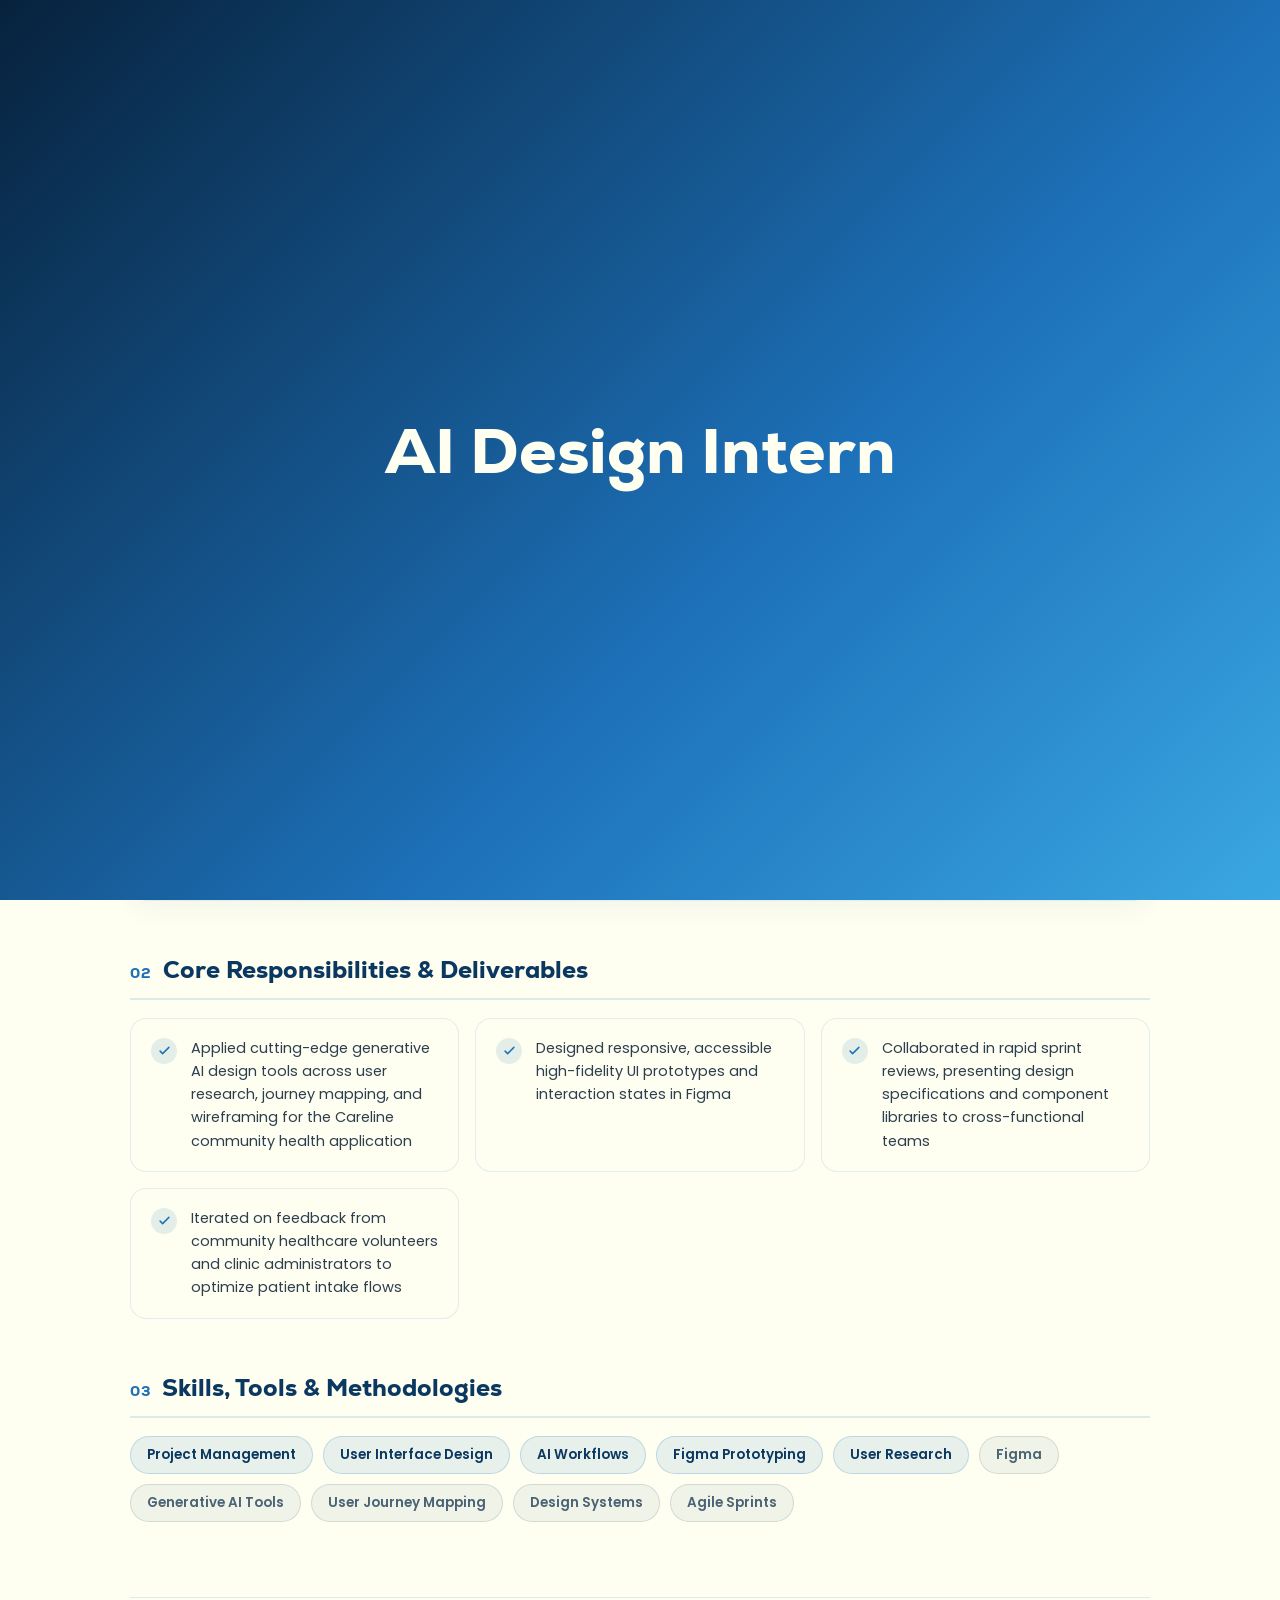
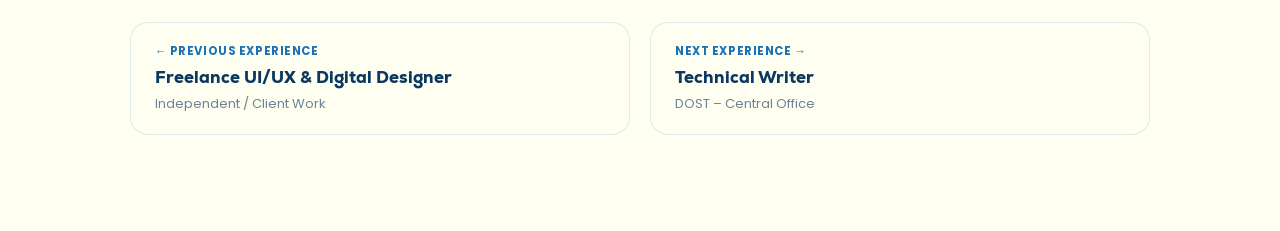
==== experience.html @ ac35fd34 "events update" ====
<!DOCTYPE html>
<html lang="en">

<head>
    <meta charset="UTF-8" />
    <meta name="viewport" content="width=device-width, initial-scale=1.0" />
    <title>Experience Dossier — AIRCHIVE | Aira Bianca Ordaniel</title>
    <link rel="icon" type="image/png" href="assets/logo-light.png" id="siteFavicon" />
    <link rel="apple-touch-icon" href="assets/logo-light.png" />
    <!-- Apply saved theme immediately to prevent flashing -->
    <script>
        try {
            if (localStorage.getItem('airchive-theme') === 'dark') {
                document.documentElement.setAttribute('data-theme', 'dark');
            }
        } catch (_) { }
    </script>
    <link rel="stylesheet" href="style.css" />
    <link rel="stylesheet" href="project.css" />
    <link rel="stylesheet" href="experience.css" />
</head>

<body class="project-page experience-page">

    <!-- Entrance curtain -->
    <div class="pp-curtain" id="ppCurtain" aria-hidden="true">
        <span class="pp-curtain-title" id="ppCurtainTitle">Experience</span>
    </div>

    <header class="site-header pp-header" aria-label="Experience Page Header">
        <a href="index.html#page-cover" class="header-brand">
            <div class="header-logo-box" title="AIRCHIVE — Aira Bianca Logo">
                <img src="assets/logo-light.png" alt="Aira Bianca Logo"
                    class="header-logo-img header-logo-img--light" />
                <img src="assets/logo-dark.png" alt="Aira Bianca Logo" class="header-logo-img header-logo-img--dark" />
            </div>
            <div class="header-brand-text">
                <span class="header-brand-name">Aira Bianca</span>
                <span class="header-brand-sub">Information Technology</span>
            </div>
        </a>

        <!-- In-page section navigation -->
        <nav class="header-nav-capsule pp-section-nav" id="ppSectionNav" aria-label="Experience sections">
            <a href="#exp-overview" class="pp-sec-link is-active">Overview</a>
            <a href="#exp-responsibilities" class="pp-sec-link">Responsibilities</a>
            <a href="#exp-highlights" class="pp-sec-link">Key Impact</a>
            <a href="#exp-technologies" class="pp-sec-link">Skills &amp; Tools</a>
        </nav>

        <div class="header-controls">
            <a href="index.html#experiences" class="pp-back-btn" id="ppBackBtn">
                <svg viewBox="0 0 24 24" fill="none" aria-hidden="true">
                    <path d="M19 12H5M5 12L11 6M5 12L11 18" stroke="currentColor" stroke-width="2.2"
                        stroke-linecap="round" stroke-linejoin="round" />
                </svg>
                <span>Experience Log</span>
            </a>
            <button type="button" class="theme-toggle-btn theme-switch" id="themeToggleBtn" role="switch"
                aria-checked="false" aria-label="Dark mode" title="Switch between Light and Dark Mode">
                <span class="theme-switch-track" aria-hidden="true">
                    <svg class="theme-switch-mark theme-switch-mark--sun" viewBox="0 0 24 24" fill="none"><circle cx="12" cy="12" r="4.2" stroke="currentColor" stroke-width="2.2"/><path d="M12 2.5V4.5M12 19.5V21.5M4.6 4.6L6 6M18 18L19.4 19.4M2.5 12H4.5M19.5 12H21.5M4.6 19.4L6 18M18 6L19.4 4.6" stroke="currentColor" stroke-width="2.2" stroke-linecap="round"/></svg>
                    <svg class="theme-switch-mark theme-switch-mark--moon" viewBox="0 0 24 24" fill="none"><path d="M20.5 13.2A8.5 8.5 0 1 1 10.8 3.5 6.6 6.6 0 0 0 20.5 13.2Z" fill="currentColor"/></svg>
                    <span class="theme-switch-stars"></span>
                    <span class="theme-switch-knob">
                        <svg class="theme-switch-ic theme-switch-ic--sun" viewBox="0 0 24 24" fill="none"><circle cx="12" cy="12" r="4.2" stroke="currentColor" stroke-width="2.2"/><path d="M12 2.5V4.5M12 19.5V21.5M4.6 4.6L6 6M18 18L19.4 19.4M2.5 12H4.5M19.5 12H21.5M4.6 19.4L6 18M18 6L19.4 4.6" stroke="currentColor" stroke-width="2.2" stroke-linecap="round"/></svg>
                        <svg class="theme-switch-ic theme-switch-ic--moon" viewBox="0 0 24 24" fill="none"><path d="M20.5 13.2A8.5 8.5 0 1 1 10.8 3.5 6.6 6.6 0 0 0 20.5 13.2Z" fill="currentColor"/></svg>
                    </span>
                </span>
                <svg class="theme-toggle-icon" id="themeToggleIcon" viewBox="0 0 24 24" fill="none" aria-hidden="true" hidden></svg>
                <span class="theme-switch-label" id="themeToggleLabel">Dark</span>
            </button>
        </div>

        <div class="header-scroll-track" aria-hidden="true">
            <div class="header-scroll-bar" id="headerScrollBar"></div>
        </div>
    </header>

    <!-- Main dynamic experience details container (filled by experience.js) -->
    <main class="pp-main exp-main" id="expMain"></main>

    <script src="experiences-data.js"></script>
    <script src="experience.js"></script>
</body>

</html>
---- style.css ----
/* ==========================================================================
   Aira Bianca Ordaniel — Portfolio Stylesheet
   Reusable Design System + Page 1 (Cover) + Page 2 (Table of Contents)
   ========================================================================== */

/* Font Imports: Nexa Heavy (Local + CDN) & Poppins / Montserrat Black (Google Fonts) */
@import url('https://fonts.googleapis.com/css2?family=Montserrat:wght@800;900&family=Poppins:ital,wght@0,300;0,400;0,500;0,600;0,700;0,800;0,900;1,400&display=swap');
@import url('https://fonts.cdnfonts.com/css/nexa');

/* Direct @font-face for Nexa Heavy (Supports local file in assets/fonts/ OR CDN) */
@font-face {
  font-family: 'NexaHeavy';
  src:
    url('assets/fonts/Nexa-Heavy.ttf') format('truetype'),
    url('assets/fonts/NexaHeavy.ttf') format('truetype'),
    url('assets/fonts/Nexa-Heavy.otf') format('opentype'),
    local('Nexa Heavy'),
    local('Nexa-Heavy'),
    local('Nexa Black'),
    url('https://fonts.cdnfonts.com/s/16221/NexaBold.woff') format('woff');
  font-weight: 900;
  font-style: normal;
  font-display: swap;
}

/* ==========================================================================
   1. CSS Custom Properties (Adoptable Across All Portfolio Pages)
   ========================================================================== */
:root {
  /* Color Palette — Light Mode (Extracted directly from Canva layout) */
  --bg-cream: #FEFFF1;
  --canvas-bg: #FEFFF1;
  --text-charcoal: #272526;
  --text-muted: #3A3839;
  --blue-folder-back: #1D71B9;
  --blue-folder-front: #3AA7E2;
  --blue-folder-tagline: #003B6E;
  --blue-toc-heading: #1D64A4;
  --blue-panel-light: #2069AA;
  --blue-panel-dark: #0C406B;
  --navy-card: #0B3861;
  --navy-badge: #093862;
  --navy-badge-border: #3AA7E2;
  --paper-top: #FEFFF1;
  --paper-shadow: #E3E4D4;
  --white: #FFFFFF;

  /* Header Bar Palette — Reflects Existing Cream + Folder Blue Palette in Light Mode */
  --header-bg: rgba(254, 255, 241, 0.94);
  --header-border: rgba(29, 113, 185, 0.22);
  --header-shadow: 0 4px 20px rgba(11, 56, 97, 0.08);
  --header-brand-title: #272526;
  --header-brand-sub: #1D71B9;
  --header-logo-bg: #1D71B9;
  --header-logo-border: #3AA7E2;
  --header-logo-text: #FEFFF1;
  --header-capsule-bg: rgba(29, 113, 185, 0.08);
  --header-capsule-border: rgba(29, 113, 185, 0.24);
  --header-link-text: #0B3861;
  --header-link-hover-bg: rgba(58, 167, 226, 0.16);
  --header-link-active-bg: #1D71B9;
  --header-link-active-text: #FEFFF1;
  --header-link-active-shadow: 0 2px 10px rgba(29, 113, 185, 0.32);

  /* Typography — Uses NexaHeavy + Montserrat 900 (geometric heavy match) */
  --font-nexa: 'NexaHeavy', 'Nexa Heavy', 'Nexa Black', 'Nexa Bold', 'Montserrat', sans-serif;
  --font-poppins: 'Poppins', -apple-system, BlinkMacSystemFont, sans-serif;

  /* Canvas Reference Dimensions (16:9 aspect ratio) */
  --slide-width: 1024px;
  --slide-height: 576px;
}

/* Dark Mode Theme Overrides */
[data-theme="dark"] {
  --canvas-bg: #07192B;
  --text-charcoal: #FEFFF1;
  --text-muted: #B8D4EC;
  --blue-toc-heading: #55B8F0;

  --header-bg: rgba(7, 25, 43, 0.95);
  --header-border: rgba(58, 167, 226, 0.28);
  --header-shadow: 0 4px 24px rgba(2, 12, 24, 0.5);
  --header-brand-title: #FEFFF1;
  --header-brand-sub: #3AA7E2;
  --header-logo-bg: #0B3861;
  --header-logo-border: #3AA7E2;
  --header-logo-text: #FEFFF1;
  --header-capsule-bg: rgba(11, 56, 97, 0.65);
  --header-capsule-border: rgba(58, 167, 226, 0.32);
  --header-link-text: rgba(254, 255, 241, 0.82);
  --header-link-hover-bg: rgba(58, 167, 226, 0.2);
  --header-link-active-bg: #3AA7E2;
  --header-link-active-text: #07192B;
  --header-link-active-shadow: 0 0 14px rgba(58, 167, 226, 0.45);
}

/* ==========================================================================
   2. Base Reset & Reusable Multi-Page Portfolio Layout
   ========================================================================== */
*,
*::before,
*::after {
  box-sizing: border-box;
  margin: 0;
  padding: 0;
}

html {
  scroll-behavior: smooth;
  scroll-snap-type: y mandatory;
}

body {
  width: 100%;
  min-height: 100vh;
  background-color: var(--canvas-bg);
  color: var(--text-charcoal);
  font-family: var(--font-poppins);
  -webkit-font-smoothing: antialiased;
  -moz-osx-font-smoothing: grayscale;
  overflow-x: hidden;
  transition: background-color 0.35s ease, color 0.35s ease;
}

/* Reusable portfolio page wrapper for full-viewport 16:9 presentation slides */
.portfolio-viewport {
  width: 100%;
  height: 100vh;
  padding-top: 84px;
  /* Space for the larger fixed top header bar */
  display: flex;
  align-items: center;
  justify-content: center;
  background-color: var(--canvas-bg);
  overflow: hidden;
  scroll-snap-align: start;
  scroll-snap-stop: always;
  position: relative;
  transition: background-color 0.35s ease;
}

/* Proportional 16:9 canvas container using container query units (cqw)
   so every element scales with 100% pixel-accurate proportions on any screen */
.portfolio-canvas {
  position: relative;
  width: min(98vw, calc((100vh - 56px) * (16 / 9)));
  aspect-ratio: 16 / 9;
  background-color: var(--canvas-bg);
  container-type: inline-size;
  overflow: hidden;
  user-select: none;
  box-shadow: 0 0 40px rgba(11, 56, 97, 0.08);
  transition: background-color 0.35s ease, box-shadow 0.35s ease;
}

/* ==========================================================================
   Top Sticky Navigation Header (Scaled Up + Custom Light/Dark Logos)
   ========================================================================== */
.site-header {
  position: fixed;
  top: 0;
  left: 0;
  right: 0;
  height: 84px;
  background: var(--header-bg);
  backdrop-filter: blur(14px);
  -webkit-backdrop-filter: blur(14px);
  border-bottom: 1.5px solid var(--header-border);
  z-index: 200;
  display: flex;
  align-items: center;
  justify-content: space-between;
  padding: 0 1.6rem;
  gap: 1rem;
  box-shadow: var(--header-shadow);
  transition: background-color 0.35s ease, border-color 0.35s ease, box-shadow 0.35s ease;
}

/* Left Brand Identity: Uploaded Logo + Name & Subtitle */
.header-brand {
  display: flex;
  align-items: center;
  gap: 0.85rem;
  text-decoration: none;
  flex-shrink: 0;
}

.header-logo-box {
  width: 52px;
  height: 52px;
  border-radius: 13px;
  background: transparent;
  display: flex;
  align-items: center;
  justify-content: center;
  position: relative;
  transition: transform 0.28s cubic-bezier(0.34, 1.56, 0.64, 1);
}

.header-brand:hover .header-logo-box {
  transform: scale(1.08) rotate(-3deg);
}

.header-logo-img {
  width: 100%;
  height: 100%;
  object-fit: contain;
  display: block;
  filter: drop-shadow(0 2px 6px rgba(11, 56, 97, 0.18));
}

/* Automatically swap between Light Logo and Dark Logo based on theme */
.header-logo-img--dark {
  display: none;
}

[data-theme="dark"] .header-logo-img--light {
  display: none;
}

[data-theme="dark"] .header-logo-img--dark {
  display: block;
}

.header-brand-text {
  display: flex;
  flex-direction: column;
  justify-content: center;
  gap: 0.16rem;
}

.header-brand-name {
  font-family: var(--font-nexa);
  font-weight: 900;
  font-size: 1.18rem;
  letter-spacing: 0.025em;
  color: var(--header-brand-title);
  line-height: 1.05;
  text-transform: uppercase;
  transition: color 0.3s ease;
}

.header-brand-sub {
  font-family: var(--font-poppins);
  font-weight: 600;
  font-size: 0.74rem;
  letter-spacing: 0.11em;
  color: var(--header-brand-sub);
  text-transform: uppercase;
  line-height: 1;
  transition: color 0.3s ease;
}

/* Center Capsule Pill Track for Navigation Items */
.header-nav-capsule {
  display: flex;
  align-items: center;
  gap: 0.22rem;
  background: var(--header-capsule-bg);
  border: 1.5px solid var(--header-capsule-border);
  border-radius: 999px;
  padding: 0.34rem 0.44rem;
  overflow-x: auto;
  scrollbar-width: none;
  flex: 1;
  max-width: max-content;
  transition: background-color 0.35s ease, border-color 0.35s ease;
}

.header-nav-capsule::-webkit-scrollbar {
  display: none;
}

.header-nav-link {
  position: relative;
  display: inline-flex;
  align-items: center;
  justify-content: center;
  padding: 0.5rem 0.88rem;
  border-radius: 999px;
  font-family: var(--font-poppins);
  font-weight: 600;
  font-size: 0.8rem;
  letter-spacing: 0.02em;
  color: var(--header-link-text);
  text-decoration: none;
  white-space: nowrap;
  cursor: pointer;
  transition:
    background-color 0.25s ease,
    color 0.25s ease,
    box-shadow 0.25s ease,
    transform 0.2s ease;
}

.header-nav-link:hover {
  background-color: var(--header-link-hover-bg);
}

.header-nav-link.active {
  background-color: var(--header-link-active-bg);
  color: var(--header-link-active-text);
  font-weight: 700;
  box-shadow: var(--header-link-active-shadow);
}

/* Right Header Utility Controls: Live Date-Time Picker + Light/Dark Mode Toggle */
.header-controls {
  display: flex;
  align-items: center;
  gap: 0.65rem;
  flex-shrink: 0;
}

/* Live Date & Time Picker Widget */
.header-datetime-wrap {
  position: relative;
  display: flex;
  align-items: center;
  gap: 0.48rem;
  height: 42px;
  background: var(--header-capsule-bg);
  border: 1.5px solid var(--header-capsule-border);
  border-radius: 999px;
  padding: 0 0.92rem;
  color: var(--header-link-text);
  font-family: var(--font-poppins);
  font-size: 0.78rem;
  font-weight: 600;
  cursor: pointer;
  transition: background-color 0.25s ease, border-color 0.25s ease, transform 0.2s ease;
}

.header-datetime-wrap:hover {
  background-color: var(--header-link-hover-bg);
  border-color: var(--blue-folder-front);
  transform: translateY(-1px);
}

.header-datetime-icon {
  width: 16px;
  height: 16px;
  color: var(--blue-folder-back);
  flex-shrink: 0;
}

[data-theme="dark"] .header-datetime-icon {
  color: var(--blue-folder-front);
}

.header-datetime-display {
  white-space: nowrap;
  letter-spacing: 0.01em;
}

/* Native datetime-local picker overlaid invisibly so clicking opens the calendar/clock picker */
.header-datetime-input {
  position: absolute;
  inset: 0;
  width: 100%;
  height: 100%;
  opacity: 0;
  cursor: pointer;
}

/* Light / Dark Theme Toggle Button */
.theme-toggle-btn {
  display: inline-flex;
  align-items: center;
  gap: 0.44rem;
  height: 42px;
  padding: 0 0.95rem;
  border-radius: 999px;
  border: 1.5px solid var(--header-capsule-border);
  background: var(--header-capsule-bg);
  color: var(--header-link-text);
  font-family: var(--font-poppins);
  font-weight: 600;
  font-size: 0.78rem;
  cursor: pointer;
  white-space: nowrap;
  transition:
    background-color 0.25s ease,
    border-color 0.25s ease,
    color 0.25s ease,
    transform 0.25s cubic-bezier(0.34, 1.56, 0.64, 1);
}

.theme-toggle-btn:hover {
  background-color: var(--blue-folder-back);
  border-color: var(--blue-folder-back);
  color: var(--bg-cream);
  transform: scale(1.04);
}

.theme-toggle-icon {
  width: 16px;
  height: 16px;
  display: block;
}

/* Reusable Typography Classes for Following Pages */
.font-nexa {
  font-family: var(--font-nexa);
}

.font-poppins {
  font-family: var(--font-poppins);
}

/* Top Header Scroll Progress Track (Replaces Right-Side Dots) */
.header-scroll-track {
  position: absolute;
  left: 0;
  right: 0;
  bottom: 0;
  height: 3px;
  background: rgba(29, 113, 185, 0.14);
  overflow: hidden;
  pointer-events: none;
}

.header-scroll-bar {
  height: 100%;
  width: 0%;
  background: linear-gradient(90deg, #1D71B9 0%, #3AA7E2 60%, #82D1FF 100%);
  border-radius: 0 999px 999px 0;
  transition: width 0.18s ease-out;
}

/* ==========================================================================
   3. Page 1: Cover / Hero Layout
   All coordinates mapped directly from the 1024x576 Canva design
   (1px in 1024px reference = 0.09765625cqw)
   ========================================================================== */

/* Keyframe Animations */
@keyframes fadeSlideDown {
  from {
    opacity: 0;
    transform: translateY(-2.5cqw);
  }

  to {
    opacity: 1;
    transform: translateY(0);
  }
}

@keyframes fadeSlideRight {
  from {
    opacity: 0;
    transform: translateX(-2.5cqw);
  }

  to {
    opacity: 1;
    transform: translateX(0);
  }
}

@keyframes folderRise {
  from {
    opacity: 0;
    transform: translateY(4cqw);
  }

  to {
    opacity: 1;
    transform: translateY(0);
  }
}

@keyframes portraitEntrance {
  from {
    opacity: 0;
    transform: translateX(3cqw) translateY(1.5cqw);
  }

  to {
    opacity: 1;
    transform: translateX(0) translateY(0);
  }
}

@keyframes badgeFloat {

  0%,
  100% {
    transform: rotate(-11.8deg) translateY(0);
  }

  50% {
    transform: rotate(-10.5deg) translateY(-0.45cqw);
  }
}

@keyframes sparkleSpin {
  0% {
    transform: rotate(0deg) scale(1);
  }

  50% {
    transform: rotate(180deg) scale(1.2);
  }

  100% {
    transform: rotate(360deg) scale(1);
  }
}

/* Giant "AIRCHIVE" Display Heading */
.hero-title {
  position: absolute;
  top: 2.0cqw;
  left: 6.8cqw;
  font-family: var(--font-nexa);
  font-weight: 900;
  font-size: 18.8cqw;
  line-height: 0.95;
  letter-spacing: -0.025em;
  color: var(--text-charcoal);
  z-index: 1;
  white-space: nowrap;
  animation: fadeSlideDown 0.8s cubic-bezier(0.22, 1, 0.36, 1) both;
  transition: transform 0.25s ease-out;
}

.hero-title span {
  display: inline-block;
  transition: transform 0.3s cubic-bezier(0.34, 1.56, 0.64, 1), color 0.25s ease;
}

/* "AIR" letters styled in signature folder blue to distinguish "AIRA" + "ARCHIVE" */
.hero-title .hero-letter-air {
  color: var(--blue-folder-back);
}

.hero-title span:hover {
  transform: translateY(-0.8cqw) scale(1.03);
  color: var(--blue-folder-front);
}

/* "Archives of Aira" Editorial Subtitle Pill / Badge */
.hero-subtitle {
  position: absolute;
  top: 20.9cqw;
  left: 7.5cqw;
  display: inline-flex;
  align-items: center;
  gap: 0.65cqw;
  font-family: var(--font-poppins);
  font-weight: 600;
  font-size: 1.25cqw;
  letter-spacing: 0.18em;
  text-transform: uppercase;
  color: var(--blue-folder-back);
  z-index: 4;
  animation: fadeSlideRight 0.85s cubic-bezier(0.22, 1, 0.36, 1) 0.12s both;
}

.hero-subtitle::before {
  content: '';
  display: inline-block;
  width: 2.4cqw;
  height: 0.18cqw;
  background-color: var(--blue-folder-back);
  border-radius: 99px;
}

/* Left Author Name & Role Block */
.author-info {
  position: absolute;
  top: 29.8cqw;
  left: 4.4cqw;
  z-index: 4;
  color: var(--text-charcoal);
  animation: fadeSlideRight 0.8s cubic-bezier(0.22, 1, 0.36, 1) 0.15s both;
  transition: transform 0.3s ease;
}

.author-info:hover {
  transform: translateX(0.35cqw);
}

.author-name {
  font-family: var(--font-poppins);
  font-weight: 600;
  font-size: 2.85cqw;
  line-height: 1.08;
  letter-spacing: -0.02em;
  color: var(--text-charcoal);
  margin-bottom: 0.55cqw;
  transition: color 0.25s ease;
}

.author-info:hover .author-name {
  color: var(--navy-card);
}

.author-role {
  font-family: var(--font-poppins);
  font-weight: 400;
  font-size: 1.38cqw;
  line-height: 1.18;
  letter-spacing: -0.01em;
  color: var(--text-charcoal);
}

/* Center Blue Folder Illustration */
.folder-wrapper {
  position: absolute;
  left: 24.1cqw;
  top: 19.43cqw;
  width: 51.85cqw;
  height: 36.82cqw;
  z-index: 2;
  cursor: pointer;
  animation: folderRise 0.85s cubic-bezier(0.22, 1, 0.36, 1) 0.1s both;
  transition: filter 0.35s ease, transform 0.35s cubic-bezier(0.22, 1, 0.36, 1);
}

.folder-svg {
  width: 100%;
  height: 100%;
  display: block;
  overflow: visible;
}

/* Interactive Paper Sheet Inside Folder */
.folder-paper-group {
  transition: transform 0.45s cubic-bezier(0.34, 1.56, 0.64, 1);
}

.folder-front-flap {
  transition: transform 0.4s cubic-bezier(0.22, 1, 0.36, 1), fill 0.3s ease;
  transform-origin: center bottom;
}

.folder-wrapper:hover,
.folder-wrapper.is-open {
  filter: drop-shadow(0 0.9cqw 2cqw rgba(11, 56, 97, 0.16));
}

.folder-wrapper:hover .folder-paper-group,
.folder-wrapper.is-open .folder-paper-group {
  transform: translateY(-18px);
}

.folder-wrapper:hover .folder-front-flap,
.folder-wrapper.is-open .folder-front-flap {
  fill: #41AFE9;
}

/* Hidden Peek Text on the Rising Folder Paper */
.paper-peek-text {
  font-family: var(--font-poppins);
  font-size: 9.5px;
  font-weight: 600;
  fill: var(--blue-folder-back);
  letter-spacing: 0.06em;
  opacity: 0;
  transition: opacity 0.3s ease 0.05s;
}

.folder-wrapper:hover .paper-peek-text,
.folder-wrapper.is-open .paper-peek-text {
  opacity: 1;
}

/* Tagline inside Folder Front ("TECH IN MIND. DESIGN FOCUSED. STRATEGY IN ACTION.") */
.folder-tagline {
  position: absolute;
  top: 32.1cqw;
  left: 24.3cqw;
  width: 51.4cqw;
  text-align: center;
  font-family: var(--font-nexa);
  font-weight: 900;
  font-size: 1.85cqw;
  letter-spacing: -0.025em;
  color: var(--blue-folder-tagline);
  z-index: 3;
  white-space: nowrap;
  pointer-events: none;
  animation: folderRise 0.85s cubic-bezier(0.22, 1, 0.36, 1) 0.18s both;
  transition: letter-spacing 0.35s ease, color 0.3s ease;
}

.folder-wrapper:hover~.folder-tagline {
  color: var(--navy-card);
}

/* Dark Navy Skills Card inside Folder - Cyber Gameplay Ability HUD */
.skills-card {
  position: absolute;
  top: 36.6cqw;
  left: 36.4cqw;
  width: 29.6cqw;
  height: 15.0cqw;
  background: linear-gradient(145deg, rgba(11, 56, 97, 0.96) 0%, rgba(6, 32, 58, 0.98) 100%);
  border: 0.12cqw solid rgba(130, 209, 255, 0.45);
  border-radius: 1.8cqw;
  transform: rotate(-0.8deg);
  z-index: 4;
  display: flex;
  flex-direction: column;
  justify-content: space-between;
  padding: 0.8cqw 1.25cqw 0.85cqw;
  gap: 0.35cqw;
  box-shadow: 0 0.8cqw 2.4cqw rgba(5, 22, 42, 0.38), 0 0 1.2cqw rgba(58, 167, 226, 0.18);
  animation: folderRise 0.9s cubic-bezier(0.22, 1, 0.36, 1) 0.25s both;
  transition: transform 0.35s cubic-bezier(0.22, 1, 0.36, 1), box-shadow 0.35s ease, border-color 0.35s ease;
  backdrop-filter: blur(10px);
}

.skills-card:hover {
  transform: rotate(0deg) translateY(-0.25cqw);
  border-color: #7CE8FF;
  box-shadow: 0 1.2cqw 3cqw rgba(5, 22, 42, 0.45), 0 0 1.6cqw rgba(124, 232, 255, 0.25);
}

/* Gameplay HUD Header Bar */
.skills-hud-bar {
  display: flex;
  align-items: center;
  justify-content: space-between;
  padding: 0 0.2cqw 0.3cqw;
  border-bottom: 0.08cqw solid rgba(130, 209, 255, 0.22);
}

.skills-hud-chip {
  display: inline-flex;
  align-items: center;
  gap: 0.35cqw;
  font-family: var(--font-poppins);
  font-weight: 700;
  font-size: 0.65cqw;
  letter-spacing: 0.12em;
  color: #82D1FF;
  text-transform: uppercase;
}

.skills-hud-dot {
  width: 0.45cqw;
  height: 0.45cqw;
  border-radius: 50%;
  background-color: #00FFB2;
  box-shadow: 0 0 0.4cqw #00FFB2;
  animation: hudPulse 1.8s ease-in-out infinite alternate;
}

@keyframes hudPulse {
  0% { opacity: 0.4; transform: scale(0.85); }
  100% { opacity: 1; transform: scale(1.15); }
}

.skills-hud-score {
  font-family: var(--font-poppins);
  font-weight: 700;
  font-size: 0.64cqw;
  letter-spacing: 0.08em;
  color: #FEFFF1;
  text-transform: uppercase;
  background: rgba(14, 66, 112, 0.5);
  padding: 0.12cqw 0.55cqw;
  border-radius: 999px;
  border: 0.08cqw solid rgba(130, 209, 255, 0.32);
  transition: transform 0.2s ease, color 0.2s ease, border-color 0.2s ease;
}

.skills-hud-score.score-bump {
  transform: scale(1.18);
  color: #7CE8FF;
  border-color: #7CE8FF;
}

/* Gameplay Ability Row / Capsule */
.skill-row {
  position: relative;
  display: flex;
  align-items: center;
  justify-content: space-between;
  gap: 0.75cqw;
  padding: 0.42cqw 0.8cqw;
  border-radius: 0.85cqw;
  background-color: rgba(14, 66, 112, 0.42);
  border: 0.1cqw solid rgba(130, 209, 255, 0.22);
  cursor: pointer;
  transition: transform 0.26s cubic-bezier(0.22, 1, 0.36, 1), background-color 0.26s ease, border-color 0.26s ease, box-shadow 0.26s ease;
  user-select: none;
}

.skill-game-card-1 {
  animation: skillGameFloat1 4.5s ease-in-out infinite alternate;
}

.skill-game-card-2 {
  animation: skillGameFloat2 5.0s ease-in-out infinite alternate 0.7s;
}

.skill-game-card-3 {
  animation: skillGameFloat3 5.4s ease-in-out infinite alternate 1.4s;
}

@keyframes skillGameFloat1 {
  0% { transform: translateY(0px) rotate(0deg); }
  50% { transform: translateY(-0.35cqw) rotate(-0.35deg); }
  100% { transform: translateY(0.25cqw) rotate(0.25deg); }
}

@keyframes skillGameFloat2 {
  0% { transform: translateY(0px) rotate(0deg); }
  50% { transform: translateY(0.3cqw) rotate(0.35deg); }
  100% { transform: translateY(-0.25cqw) rotate(-0.25deg); }
}

@keyframes skillGameFloat3 {
  0% { transform: translateY(0px) rotate(0deg); }
  50% { transform: translateY(-0.32cqw) rotate(0.3deg); }
  100% { transform: translateY(0.28cqw) rotate(-0.3deg); }
}

.skill-row:hover,
.skill-row.active {
  animation-play-state: paused;
  background-color: rgba(25, 103, 167, 0.65);
  border-color: #7CE8FF;
  transform: translateX(0.55cqw) translateY(-0.15cqw) scale(1.02);
  box-shadow: 0 0.4cqw 1.2cqw rgba(5, 22, 42, 0.35), 0 0 0.8cqw rgba(124, 232, 255, 0.35);
  z-index: 2;
}

.skill-row-left {
  display: flex;
  align-items: center;
  gap: 0.85cqw;
  min-width: 0;
}

.skill-icon {
  width: 2.1cqw;
  height: 2.1cqw;
  border-radius: 0.55cqw;
  background-color: rgba(7, 32, 58, 0.6);
  border: 0.08cqw solid rgba(130, 209, 255, 0.35);
  display: flex;
  align-items: center;
  justify-content: center;
  flex-shrink: 0;
  transition: transform 0.3s cubic-bezier(0.34, 1.56, 0.64, 1), background-color 0.25s ease, border-color 0.25s ease;
}

.skill-row:hover .skill-icon,
.skill-row.active .skill-icon {
  transform: scale(1.15) rotate(-6deg);
  background-color: #1967A7;
  border-color: #7CE8FF;
}

.skill-icon svg {
  width: 65%;
  height: 65%;
  display: block;
}

.skill-info-meta {
  display: flex;
  flex-direction: column;
  gap: 0.1cqw;
  min-width: 0;
}

.skill-label {
  font-family: var(--font-poppins);
  font-weight: 700;
  font-size: 1.05cqw;
  color: var(--bg-cream);
  letter-spacing: -0.01em;
  white-space: nowrap;
  line-height: 1.15;
  transition: color 0.2s ease;
}

.skill-row:hover .skill-label,
.skill-row.active .skill-label {
  color: #FFFFFF;
}

.skill-game-sub {
  font-family: var(--font-poppins);
  font-weight: 600;
  font-size: 0.62cqw;
  color: #82D1FF;
  letter-spacing: 0.06em;
  text-transform: uppercase;
  line-height: 1;
}

.skill-row-right {
  display: flex;
  align-items: center;
  gap: 0.6cqw;
  flex-shrink: 0;
}

.skill-stat-gauge {
  width: 3.6cqw;
  height: 0.42cqw;
  border-radius: 999px;
  background-color: rgba(6, 32, 58, 0.7);
  border: 0.06cqw solid rgba(130, 209, 255, 0.3);
  overflow: hidden;
  display: flex;
  align-items: center;
  padding: 0.04cqw;
}

.skill-gauge-fill {
  height: 100%;
  border-radius: 999px;
  background: linear-gradient(90deg, #3AA7E2, #7CE8FF);
  transition: width 0.35s ease;
}

.skill-row:hover .skill-gauge-fill,
.skill-row.active .skill-gauge-fill {
  background: linear-gradient(90deg, #00FFB2, #7CE8FF);
  box-shadow: 0 0 0.5cqw #7CE8FF;
}

.skill-select-arrow {
  font-family: var(--font-poppins);
  font-weight: 700;
  font-size: 0.8cqw;
  color: rgba(254, 255, 241, 0.45);
  transition: transform 0.25s ease, color 0.25s ease;
  transform: translateX(-0.15cqw);
}

.skill-row:hover .skill-select-arrow,
.skill-row.active .skill-select-arrow {
  color: #7CE8FF;
  transform: translateX(0.2cqw);
}

/* Floating Gameplay XP / Unlock Burst Popup */
.game-xp-popup {
  position: absolute;
  top: -0.4cqw;
  right: 1cqw;
  font-family: var(--font-nexa);
  font-weight: 900;
  font-size: 0.75cqw;
  letter-spacing: 0.08em;
  color: #FEFFF1;
  background: linear-gradient(135deg, #FFB800 0%, #FF7A00 100%);
  padding: 0.22cqw 0.65cqw;
  border-radius: 999px;
  box-shadow: 0 0.3cqw 0.8cqw rgba(255, 122, 0, 0.5);
  pointer-events: none;
  z-index: 10;
  animation: xpFloatUp 0.85s cubic-bezier(0.22, 1, 0.36, 1) forwards;
}

@keyframes xpFloatUp {
  0% {
    opacity: 0;
    transform: translateY(0.4cqw) scale(0.7);
  }
  30% {
    opacity: 1;
    transform: translateY(-0.4cqw) scale(1.15);
  }
  100% {
    opacity: 0;
    transform: translateY(-1.5cqw) scale(0.9);
  }
}

/* Interactive Skill Detail Pill (Shows when hovering/clicking a skill) */
.skill-detail-toast {
  position: absolute;
  top: 52.3cqw;
  left: 37.1cqw;
  width: 28.25cqw;
  background-color: rgba(11, 56, 97, 0.95);
  color: var(--bg-cream);
  border: 0.1cqw solid rgba(58, 167, 226, 0.55);
  border-radius: 0.95cqw;
  padding: 0.55cqw 1.1cqw;
  font-family: var(--font-poppins);
  font-size: 0.96cqw;
  line-height: 1.35;
  text-align: center;
  z-index: 7;
  opacity: 0;
  pointer-events: none;
  transform: translateY(-0.5cqw);
  transition: opacity 0.25s ease, transform 0.25s cubic-bezier(0.22, 1, 0.36, 1);
  box-shadow: 0 0.5cqw 1.4cqw rgba(9, 56, 98, 0.25);
}

.skill-detail-toast.visible {
  opacity: 1;
  transform: translateY(0);
}

/* Tilted "2026 Edition" AI Prompt Box Badge (Bottom Left) */
.edition-badge {
  position: absolute;
  top: 45.4cqw;
  left: 9.1cqw;
  width: 21.7cqw;
  height: 7.45cqw;
  background-color: var(--navy-badge);
  border-radius: 1.45cqw;
  transform: rotate(-11.8deg);
  z-index: 5;
  display: flex;
  flex-direction: column;
  justify-content: space-between;
  padding: 1.15cqw 1.3cqw 0.7cqw 1.45cqw;
  box-shadow: 0 0.5cqw 1.4cqw rgba(9, 56, 98, 0.18);
  animation: badgeFloat 5s ease-in-out infinite;
  transition: transform 0.35s cubic-bezier(0.34, 1.56, 0.64, 1), box-shadow 0.35s ease, border-color 0.3s ease;
  border: 0.12cqw solid transparent;
}

.edition-badge:hover,
.edition-badge:focus-within {
  animation-play-state: paused;
  transform: rotate(-4deg) scale(1.04) translateY(-0.3cqw);
  box-shadow: 0 0.9cqw 2.2cqw rgba(9, 56, 98, 0.32);
  border-color: rgba(58, 167, 226, 0.65);
}

.edition-badge-top {
  display: flex;
  align-items: center;
  width: 100%;
  padding-top: 0.15cqw;
}

.edition-prompt-input {
  width: 100%;
  background: transparent;
  border: none;
  outline: none;
  font-family: var(--font-poppins);
  font-weight: 400;
  font-size: 1.25cqw;
  color: var(--bg-cream);
  letter-spacing: -0.01em;
  caret-color: var(--blue-folder-front);
}

.edition-prompt-input::placeholder {
  color: rgba(254, 255, 241, 0.65);
}

.edition-badge-bottom {
  border-top: 0.1cqw solid #1F6BA8;
  padding-top: 0.45cqw;
  display: flex;
  align-items: center;
  justify-content: space-between;
}

.edition-badge-left-icons {
  display: flex;
  align-items: center;
  gap: 0.45cqw;
  color: var(--bg-cream);
}

.badge-icon-btn {
  background: none;
  border: none;
  padding: 0.15cqw;
  border-radius: 0.35cqw;
  cursor: pointer;
  color: var(--bg-cream);
  display: flex;
  align-items: center;
  justify-content: center;
  transition: transform 0.2s ease, color 0.2s ease, background-color 0.2s ease;
}

.badge-icon-btn:hover {
  transform: scale(1.18);
  color: var(--blue-folder-front);
  background-color: rgba(58, 167, 226, 0.15);
}

.edition-badge-left-icons svg,
.edition-badge-send svg {
  display: block;
}

.icon-at {
  width: 1.25cqw;
  height: 1.25cqw;
}

.icon-image-plus {
  width: 1.25cqw;
  height: 1.25cqw;
}

.edition-badge-send {
  width: 1.45cqw;
  height: 1.45cqw;
  background: none;
  border: none;
  padding: 0;
  cursor: pointer;
  transition: transform 0.25s cubic-bezier(0.34, 1.56, 0.64, 1);
}

.edition-badge-send:hover {
  transform: scale(1.22) translate(0.1cqw, -0.1cqw);
}

.edition-badge-send:active {
  transform: scale(0.92);
}

/* AI Reply Bubble above the 2026 Edition Prompt Box */
.ai-reply-bubble {
  position: absolute;
  top: 39.2cqw;
  left: 7.8cqw;
  max-width: 23.5cqw;
  background-color: var(--white);
  color: var(--navy-card);
  border: 0.12cqw solid var(--blue-folder-front);
  border-radius: 1cqw 1cqw 1cqw 0.2cqw;
  padding: 0.6cqw 0.95cqw;
  font-family: var(--font-poppins);
  font-size: 0.92cqw;
  font-weight: 500;
  line-height: 1.35;
  z-index: 8;
  box-shadow: 0 0.5cqw 1.5cqw rgba(9, 56, 98, 0.16);
  opacity: 0;
  pointer-events: none;
  transform: translateY(0.8cqw) rotate(-6deg) scale(0.95);
  transition: opacity 0.28s ease, transform 0.28s cubic-bezier(0.34, 1.56, 0.64, 1);
}

.ai-reply-bubble.visible {
  opacity: 1;
  transform: translateY(0) rotate(-4deg) scale(1);
}

/* Right Portrait Image on Page 1 */
.portrait-container {
  position: absolute;
  z-index: 6;
  pointer-events: none;
  top: 4.5cqw;
  left: 63.38cqw;
  width: 39.26cqw;
  height: 55.6cqw;
  animation: portraitEntrance 0.95s cubic-bezier(0.22, 1, 0.36, 1) 0.2s both;
  transition: transform 0.25s ease-out, filter 0.3s ease;
}

.portrait-img {
  width: 100%;
  height: 100%;
  object-fit: contain;
  display: block;
}

/* ==========================================================================
   4. Page 2: Table of Contents Layout
   Exact coordinates mapped from the 1024x576 Canva Table of Contents design
   ========================================================================== */

/* Left Blue Gradient Sidebar Panel (Width: 398/1024 = 38.87cqw) */
.toc-left-panel {
  position: absolute;
  top: 0;
  left: 0;
  width: 38.87cqw;
  height: 100%;
  background: linear-gradient(90deg, #1E65A3 0%, #15558D 45%, #0D426E 100%);
  z-index: 1;
  overflow: hidden;
}

/* Top Banner Spanning Across Left Panel & Right Canvas ("✦ ORDANIEL | WHAT LIES AHEAD?") */
.toc-top-banner {
  position: absolute;
  top: 4.59cqw;
  left: 0;
  width: 59.0cqw;
  height: 4.2cqw;
  background: linear-gradient(90deg,
      rgba(254, 255, 241, 0.32) 0%,
      rgba(254, 255, 241, 0.85) 22%,
      #FEFFF1 38%,
      #FEFFF1 100%);
  border-top: 0.14cqw solid var(--blue-toc-heading);
  border-bottom: 0.14cqw solid var(--blue-toc-heading);
  border-right: 0.14cqw solid var(--blue-toc-heading);
  z-index: 2;
  display: flex;
  align-items: center;
  padding-left: 8.1cqw;
  padding-right: 3.5cqw;
}

.toc-banner-brand {
  display: flex;
  align-items: center;
  gap: 0.8cqw;
  font-family: var(--font-poppins);
  font-weight: 600;
  font-size: 1.05cqw;
  letter-spacing: 0.04em;
  color: var(--text-charcoal);
}

.toc-banner-star {
  width: 1.55cqw;
  height: 1.55cqw;
  color: var(--blue-toc-heading);
  flex-shrink: 0;
  transition: transform 0.4s ease;
}

.toc-top-banner:hover .toc-banner-star {
  transform: rotate(90deg) scale(1.15);
}

.toc-banner-headline {
  margin-left: auto;
  margin-right: 4.2cqw;
  font-family: var(--font-nexa);
  font-weight: 900;
  font-size: 1.78cqw;
  letter-spacing: -0.02em;
  color: var(--text-charcoal);
}

/* Portrait on Page 2 (Bottom-Left Overlapping Top Banner) */
.toc-portrait-container {
  position: absolute;
  top: -2.4cqw;
  left: -5.2cqw;
  width: 45.2cqw;
  height: 64.0cqw;
  z-index: 3;
  pointer-events: none;
  transition: transform 0.3s ease-out;
}

.toc-portrait-img {
  width: 100%;
  height: 100%;
  object-fit: contain;
  display: block;
}

/* "TABLE OF CONTENTS" Main Heading + Corner Arrow */
.toc-heading-group {
  position: absolute;
  top: 12.6cqw;
  left: 41.8cqw;
  z-index: 3;
  display: inline-block;
}

.toc-heading {
  font-family: var(--font-nexa);
  font-weight: 900;
  font-size: 6.45cqw;
  line-height: 0.91;
  letter-spacing: -0.04em;
  color: var(--blue-toc-heading);
  text-transform: uppercase;
}

.toc-heading-arrow {
  position: absolute;
  top: 0.3cqw;
  right: 1.65cqw;
  width: 2.15cqw;
  height: 2.15cqw;
  color: var(--blue-toc-heading);
  cursor: pointer;
  transition: transform 0.3s cubic-bezier(0.34, 1.56, 0.64, 1);
}

.toc-heading-group:hover .toc-heading-arrow {
  transform: translate(0.35cqw, -0.35cqw) scale(1.12);
}

/* Horizontal Divider Line Across Right Side */
.toc-divider {
  position: absolute;
  top: 28.42cqw;
  left: 38.87cqw;
  right: 0;
  height: 0.16cqw;
  background-color: var(--blue-toc-heading);
  z-index: 2;
}

/* 2x3 Grid of Pill Buttons */
.toc-pills-grid {
  position: absolute;
  top: 32.9cqw;
  left: 44.4cqw;
  width: 47.6cqw;
  display: grid;
  grid-template-columns: 22.4cqw 22.4cqw;
  column-gap: 2.8cqw;
  row-gap: 2.4cqw;
  z-index: 4;
}

.toc-pill {
  position: relative;
  height: 3.55cqw;
  border-radius: 999px;
  border: 0.13cqw solid var(--blue-folder-back);
  display: flex;
  align-items: center;
  justify-content: center;
  padding: 0 3.2cqw 0 1.8cqw;
  font-family: var(--font-poppins);
  font-weight: 600;
  font-size: 1.12cqw;
  letter-spacing: -0.01em;
  cursor: pointer;
  text-decoration: none;
  transition:
    transform 0.28s cubic-bezier(0.34, 1.56, 0.64, 1),
    background-color 0.25s ease,
    color 0.25s ease,
    box-shadow 0.25s ease;
}

/* Solid Blue Pill Variant (Introduction, Previous Projects, Working Experience) */
.toc-pill--filled {
  background-color: var(--blue-folder-back);
  color: var(--bg-cream);
}

/* Outlined Cream Pill Variant (Education Background, Skill & Expertise, Certifications & Awards) */
.toc-pill--outlined {
  background-color: var(--canvas-bg);
  color: var(--blue-toc-heading);
}

[data-theme="dark"] .toc-top-banner {
  background: linear-gradient(90deg,
      rgba(7, 25, 43, 0.35) 0%,
      rgba(11, 56, 97, 0.88) 22%,
      #0B2844 38%,
      #0B2844 100%);
  border-color: var(--blue-folder-front);
}

[data-theme="dark"] .toc-preview-bar {
  background-color: rgba(58, 167, 226, 0.14);
  border-color: rgba(58, 167, 226, 0.45);
}

[data-theme="dark"] .toc-preview-text {
  color: var(--bg-cream);
}

[data-theme="dark"] .hero-title .hero-letter-air {
  color: var(--blue-folder-front);
}

[data-theme="dark"] .hero-subtitle {
  color: var(--blue-folder-front);
}

[data-theme="dark"] .hero-subtitle::before {
  background-color: var(--blue-folder-front);
}

/* Hover / Active State on Pills */
.toc-pill:hover,
.toc-pill.is-active {
  transform: translateY(-0.28cqw) scale(1.025);
  box-shadow: 0 0.55cqw 1.4cqw rgba(29, 100, 164, 0.24);
}

.toc-pill--filled:hover,
.toc-pill--filled.is-active {
  background-color: var(--navy-card);
  border-color: var(--navy-card);
  color: var(--white);
}

.toc-pill--outlined:hover,
.toc-pill--outlined.is-active {
  background-color: var(--blue-folder-back);
  color: var(--bg-cream);
}

/* 4-Point Sparkle Star inside Pill (Right Edge) */
.toc-pill-star {
  position: absolute;
  right: 1.25cqw;
  width: 1.55cqw;
  height: 1.55cqw;
  display: flex;
  align-items: center;
  justify-content: center;
  transition: transform 0.4s cubic-bezier(0.34, 1.56, 0.64, 1);
}

.toc-pill:hover .toc-pill-star,
.toc-pill.is-active .toc-pill-star {
  transform: rotate(90deg) scale(1.2);
}

.toc-pill-star svg {
  width: 100%;
  height: 100%;
  display: block;
}

/* Interactive Preview Card Below TOC Grid (Reveals Section Summary on Hover/Click) */
.toc-preview-bar {
  position: absolute;
  top: 50.2cqw;
  left: 44.4cqw;
  width: 47.6cqw;
  min-height: 4.1cqw;
  background-color: rgba(29, 100, 164, 0.08);
  border: 0.12cqw solid rgba(29, 100, 164, 0.35);
  border-radius: 1.1cqw;
  padding: 0.65cqw 1.4cqw;
  display: flex;
  align-items: center;
  justify-content: space-between;
  gap: 1.2cqw;
  z-index: 4;
  opacity: 0;
  transform: translateY(0.5cqw);
  pointer-events: none;
  transition: opacity 0.25s ease, transform 0.25s cubic-bezier(0.22, 1, 0.36, 1);
}

.toc-preview-bar.visible {
  opacity: 1;
  transform: translateY(0);
}

.toc-preview-content {
  display: flex;
  align-items: center;
  gap: 0.85cqw;
}

.toc-preview-badge {
  background-color: var(--blue-toc-heading);
  color: var(--bg-cream);
  font-family: var(--font-nexa);
  font-weight: 800;
  font-size: 0.82cqw;
  padding: 0.22cqw 0.65cqw;
  border-radius: 999px;
  letter-spacing: 0.04em;
  white-space: nowrap;
}

.toc-preview-text {
  font-family: var(--font-poppins);
  font-size: 0.95cqw;
  font-weight: 500;
  color: var(--navy-card);
}

/* ==========================================================================
   5. Page 3: Introduction ("About Me") Folder-Tabbed Layout
   Exact coordinates mapped from the 1024x576 Canva Introduction design
   ========================================================================== */

@keyframes folderTabSlideUp {
  0% {
    opacity: 0;
    transform: translateY(6cqw) scale(0.98);
  }

  100% {
    opacity: 1;
    transform: translateY(0) scale(1);
  }
}

@keyframes folderBodyUnfold {
  0% {
    transform: translateY(4.5cqw);
    opacity: 0.4;
  }

  100% {
    transform: translateY(0);
    opacity: 1;
  }
}

/* Folder Opening Transition State (Triggered when clicking "Introduction" in TOC) */
.intro-canvas.folder-opening .intro-folder-layer--s5:not(.is-tucked) {
  animation: folderTabSlideUp 0.46s cubic-bezier(0.22, 1, 0.36, 1) 0s both;
}

.intro-canvas.folder-opening .intro-folder-layer--s4:not(.is-tucked) {
  animation: folderTabSlideUp 0.48s cubic-bezier(0.22, 1, 0.36, 1) 0s both;
}

.intro-canvas.folder-opening .intro-folder-layer--s3:not(.is-tucked) {
  animation: folderTabSlideUp 0.5s cubic-bezier(0.22, 1, 0.36, 1) 0.03s both;
}

.intro-canvas.folder-opening .intro-folder-layer--s2:not(.is-tucked) {
  animation: folderTabSlideUp 0.55s cubic-bezier(0.22, 1, 0.36, 1) 0.05s both;
}

.intro-canvas.folder-opening .intro-folder-layer--s1:not(.is-tucked) {
  animation: folderTabSlideUp 0.6s cubic-bezier(0.22, 1, 0.36, 1) 0.14s both;
}

.intro-canvas.folder-opening .intro-folder-layer--s0:not(.is-tucked) {
  animation: folderTabSlideUp 0.68s cubic-bezier(0.22, 1, 0.36, 1) 0.22s both;
}

/* Foreground wrapper inside the folder — must fill 100% of canvas and sit above SVG */
.intro-content-fade {
  position: absolute;
  inset: 0;
  width: 100%;
  height: 100%;
  z-index: 5;
  pointer-events: none;
  opacity: 1;
  transform: translateX(0) scale(1);
  transition:
    opacity 0.45s cubic-bezier(0.22, 1, 0.36, 1),
    transform 0.48s cubic-bezier(0.22, 1, 0.36, 1);
}

.intro-content-fade>* {
  pointer-events: auto;
}

.intro-canvas.folder-opening:not(.is-alt-tab) .intro-content-fade {
  animation: folderBodyUnfold 0.72s cubic-bezier(0.22, 1, 0.36, 1) 0.28s both;
}

/* When Folder Advances Past INTRODUCTION: Slide/Fade Out INTRODUCTION Content */
.intro-canvas.is-alt-tab .intro-content-fade {
  opacity: 0;
  pointer-events: none;
  transform: translateX(-5.5cqw) scale(0.96);
}

.intro-canvas.is-alt-tab .intro-content-fade>* {
  pointer-events: none;
}

/* Stacked Folder SVG Background Container */
.intro-folders-svg {
  position: absolute;
  inset: 0;
  width: 100%;
  height: 100%;
  z-index: 1;
  display: block;
}

.intro-folder-layer {
  transition:
    transform 0.52s cubic-bezier(0.22, 1, 0.36, 1),
    opacity 0.42s cubic-bezier(0.22, 1, 0.36, 1),
    filter 0.3s ease;
}

/* Folder Next-Step Keyframes (Makes MY SKILLS & MY PROJECTS Folders Physically Step Forward) */
@keyframes folderStepForwardFront {
  0% {
    transform: translate(1.8cqw, -3.2cqw) scale(0.985);
    filter: brightness(1.1);
  }

  65% {
    transform: translate(0, 0.4cqw) scale(1.003);
  }

  100% {
    transform: translate(0, 0) scale(1);
    filter: brightness(1);
  }
}

@keyframes folderStepForwardMid {
  0% {
    transform: translate(4.5cqw, -1.6cqw);
  }

  100% {
    transform: translate(0, 0);
  }
}

.intro-canvas.folder-next-anim .intro-folder-layer--s0 {
  animation: folderStepForwardFront 0.56s cubic-bezier(0.22, 1, 0.36, 1) both;
}

.intro-canvas.folder-next-anim .intro-folder-layer--s1:not(.is-tucked),
.intro-canvas.folder-next-anim .intro-folder-layer--s2:not(.is-tucked),
.intro-canvas.folder-next-anim .intro-folder-layer--s3:not(.is-tucked),
.intro-canvas.folder-next-anim .intro-folder-layer--s4:not(.is-tucked) {
  animation: folderStepForwardMid 0.52s cubic-bezier(0.22, 1, 0.36, 1) both;
}

/* Stepping BACK to an earlier tab: the front folder drops in from above */
@keyframes folderStepBackFront {
  0% {
    transform: translate(-1.8cqw, -4.2cqw) scale(1.01);
    filter: brightness(0.92);
  }

  65% {
    transform: translate(0, 0.3cqw);
  }

  100% {
    transform: translate(0, 0) scale(1);
    filter: brightness(1);
  }
}

@keyframes folderStepBackMid {
  0% {
    transform: translate(-4.5cqw, 1.6cqw);
  }

  100% {
    transform: translate(0, 0);
  }
}

.intro-canvas.folder-back-anim .intro-folder-layer--s0 {
  animation: folderStepBackFront 0.56s cubic-bezier(0.22, 1, 0.36, 1) both;
}

.intro-canvas.folder-back-anim .intro-folder-layer--s1:not(.is-tucked),
.intro-canvas.folder-back-anim .intro-folder-layer--s2:not(.is-tucked),
.intro-canvas.folder-back-anim .intro-folder-layer--s3:not(.is-tucked),
.intro-canvas.folder-back-anim .intro-folder-layer--s4:not(.is-tucked),
.intro-canvas.folder-back-anim .intro-folder-layer--s5:not(.is-tucked) {
  animation: folderStepBackMid 0.52s cubic-bezier(0.22, 1, 0.36, 1) both;
}

/* Folder layers with no tab left to show tuck away behind the front folder */
.intro-folder-layer.is-tucked {
  transform: translateY(75px);
  opacity: 0;
  pointer-events: none;
}

/* Interactive Folder Tab Buttons Overlaid on the 3 Folder Tabs */
.intro-tab-btn {
  position: absolute;
  display: flex;
  align-items: center;
  justify-content: space-between;
  background: transparent;
  border: none;
  color: var(--bg-cream);
  font-family: var(--font-poppins);
  font-weight: 400;
  font-size: 1.2cqw;
  letter-spacing: 0.01em;
  white-space: nowrap;
  gap: 0.6cqw;
  cursor: pointer;
  z-index: 4;
  padding: 0.4cqw 0.6cqw;
  transition:
    top 0.52s cubic-bezier(0.22, 1, 0.36, 1),
    left 0.52s cubic-bezier(0.22, 1, 0.36, 1),
    width 0.52s cubic-bezier(0.22, 1, 0.36, 1),
    opacity 0.38s cubic-bezier(0.22, 1, 0.36, 1),
    transform 0.35s cubic-bezier(0.34, 1.56, 0.64, 1),
    color 0.25s ease;
}

.intro-tab-btn:hover {
  transform: translateY(-0.25cqw);
  color: #FFFFFF;
}

.intro-tab-arrow {
  flex-shrink: 0;
  width: 2.2cqw;
  height: 1cqw;
  display: flex;
  align-items: center;
  transition: transform 0.3s cubic-bezier(0.34, 1.56, 0.64, 1);
}

.intro-tab-btn:hover .intro-tab-arrow {
  transform: translateX(0.45cqw);
}

.intro-tab-arrow svg {
  width: 100%;
  height: 100%;
  display: block;
}

/* ==========================================================================
   Folder Tab Slots (JS assigns slot-0..5 per tab based on the active folder):
   - slot-0: front-left tab (active folder)
   - slot-1..5: each step further back, up and to the right
   - slot-out: tabs before the active one flip out
   Order: INTRODUCTION → MY SKILLS → EXPERIENCES → VOLUNTEERINGS → CERTIFICATES → MY PROJECTS
   ========================================================================== */
.intro-tab-btn.slot-0 {
  top: 13.35cqw;
  left: 3.65cqw;
  width: 14.4cqw;
}

.intro-tab-btn.slot-1 {
  top: 11.4cqw;
  left: 19.57cqw;
  width: 14.4cqw;
}

.intro-tab-btn.slot-2 {
  top: 9.44cqw;
  left: 35.49cqw;
  width: 14.4cqw;
}

.intro-tab-btn.slot-3 {
  top: 7.49cqw;
  left: 51.4cqw;
  width: 14.4cqw;
}

.intro-tab-btn.slot-4 {
  top: 5.54cqw;
  left: 67.32cqw;
  width: 14.4cqw;
}

.intro-tab-btn.slot-5 {
  top: 3.58cqw;
  left: 83.24cqw;
  width: 14.4cqw;
}

.intro-tab-btn.slot-out {
  top: 13.35cqw;
  left: 3.65cqw;
  width: 14.4cqw;
  opacity: 0;
  pointer-events: none;
  transform: translate(-3.2cqw, 2.8cqw) scale(0.9);
}

/* Quick Return Pill ("<- INTRODUCTION") in Top-Right Cream Strip When on MY SKILLS */
.folder-prev-tab-pill {
  position: absolute;
  top: 7.2cqw;
  right: 2.6cqw;
  z-index: 6;
  display: inline-flex;
  align-items: center;
  gap: 0.45cqw;
  padding: 0.42cqw 1.15cqw;
  border-radius: 999px;
  border: 0.13cqw solid #1967A7;
  background-color: var(--bg-cream);
  color: #0B3861;
  font-family: var(--font-poppins);
  font-weight: 700;
  font-size: 0.88cqw;
  letter-spacing: 0.04em;
  cursor: pointer;
  box-shadow: 0 0.35cqw 1.0cqw rgba(11, 56, 97, 0.14);
  opacity: 0;
  pointer-events: none;
  transform: translateY(-0.6cqw) scale(0.95);
  transition:
    opacity 0.38s cubic-bezier(0.22, 1, 0.36, 1),
    transform 0.38s cubic-bezier(0.34, 1.56, 0.64, 1),
    background-color 0.22s ease,
    color 0.22s ease;
}

.intro-canvas.is-alt-tab .folder-prev-tab-pill {
  opacity: 1;
  pointer-events: auto;
  transform: translateY(0) scale(1);
}

.folder-prev-tab-pill:hover {
  background-color: #1967A7;
  color: var(--bg-cream);
  transform: translateY(-0.18cqw) scale(1.03);
}

/* Left Polaroid ID Photo Card */
.intro-polaroid {
  position: absolute;
  top: 22.17cqw;
  left: 3.71cqw;
  width: 28.42cqw;
  height: 28.32cqw;
  background-color: var(--white);
  border-radius: 1.05cqw;
  overflow: hidden;
  z-index: 5;
  display: flex;
  flex-direction: column;
  box-shadow: 0 0.8cqw 2.2cqw rgba(9, 45, 80, 0.22);
  transition: transform 0.35s cubic-bezier(0.34, 1.56, 0.64, 1), box-shadow 0.35s ease;
}

.intro-polaroid:hover {
  transform: translateY(-0.35cqw) rotate(-0.8deg);
  box-shadow: 0 1.2cqw 2.8cqw rgba(9, 45, 80, 0.32);
}

.intro-polaroid-photo-wrap {
  width: 100%;
  height: 24.55cqw;
  background-color: var(--white);
  overflow: hidden;
  display: flex;
  align-items: flex-end;
  justify-content: center;
  padding-top: 0.7cqw;
}

.intro-polaroid-img {
  width: 96%;
  height: 100%;
  object-fit: cover;
  object-position: center top;
  display: block;
  transition: transform 0.4s ease;
}

.intro-polaroid:hover .intro-polaroid-img {
  transform: scale(1.03);
}

.intro-polaroid-caption {
  flex: 1;
  background-color: var(--bg-cream);
  display: flex;
  align-items: center;
  padding: 0 1.25cqw;
  font-family: var(--font-poppins);
  font-weight: 500;
  font-size: 1.38cqw;
  color: #133B5C;
  letter-spacing: -0.01em;
}

/* "Hello! I'm Aira" Cream Speech Bubble */
.intro-speech-bubble {
  position: absolute;
  top: 21.58cqw;
  left: 35.15cqw;
  width: 27.64cqw;
  height: 5.08cqw;
  background-color: var(--bg-cream);
  border-radius: 999px;
  z-index: 5;
  display: flex;
  align-items: center;
  justify-content: center;
  box-shadow: 0 0.45cqw 1.3cqw rgba(9, 45, 80, 0.14);
  cursor: pointer;
  transition: transform 0.3s cubic-bezier(0.34, 1.56, 0.64, 1);
}

/* Speech Bubble Bottom-Left Pointer Tail */
.intro-speech-bubble::after {
  content: '';
  position: absolute;
  bottom: 0.05cqw;
  left: -0.65cqw;
  width: 2.1cqw;
  height: 1.6cqw;
  background-color: var(--bg-cream);
  clip-path: polygon(45% 0%, 100% 60%, 0% 100%);
}

.intro-speech-bubble:hover {
  transform: scale(1.03) translateY(-0.18cqw);
}

.intro-speech-text {
  font-family: var(--font-nexa);
  font-weight: 900;
  font-size: 2.65cqw;
  color: #182C3D;
  letter-spacing: -0.02em;
}

/* Top-Right "About Me" Heading */
.intro-about-heading {
  position: absolute;
  top: 20.9cqw;
  right: 3.5cqw;
  font-family: var(--font-nexa);
  font-weight: 900;
  font-size: 3.35cqw;
  color: var(--bg-cream);
  letter-spacing: -0.03em;
  z-index: 5;
}

/* Bio Paragraph Block (Justified, Clean Poppins) */
.intro-bio-text {
  position: absolute;
  top: 27.5cqw;
  left: 37.0cqw;
  width: 55.4cqw;
  font-family: var(--font-poppins);
  font-weight: 400;
  font-size: 1.44cqw;
  line-height: 1.4;
  color: var(--bg-cream);
  text-align: justify;
  z-index: 5;
}

.intro-bio-highlight {
  transition: background-color 0.25s ease, color 0.25s ease;
  border-radius: 0.3cqw;
  padding: 0 0.15cqw;
}

.intro-bio-highlight.is-highlighted {
  background-color: rgba(254, 255, 241, 0.22);
  color: #FFFFFF;
  font-weight: 500;
}

/* Connect With Me Bar (Instagram, Facebook, Email, LinkedIn, GitHub + CV / Resume Pill) */
.intro-connect-row {
  position: absolute;
  top: 41.0cqw;
  left: 36.9cqw;
  width: 55.5cqw;
  height: 5.2cqw;
  padding: 0 1.45cqw;
  border-radius: 999px;
  border: 0.13cqw solid rgba(254, 255, 241, 0.78);
  background-color: rgba(11, 56, 97, 0.24);
  display: flex;
  align-items: center;
  justify-content: space-between;
  gap: 1.2cqw;
  z-index: 5;
  box-shadow: 0 0.45cqw 1.4cqw rgba(9, 45, 80, 0.16);
}

.intro-connect-label {
  font-family: var(--font-nexa);
  font-weight: 900;
  font-size: 1.15cqw;
  letter-spacing: 0.04em;
  text-transform: uppercase;
  color: var(--bg-cream);
  white-space: nowrap;
  display: inline-flex;
  align-items: center;
  gap: 0.55cqw;
}

.intro-connect-label::before {
  content: "";
  width: 0.55cqw;
  height: 0.55cqw;
  border-radius: 50%;
  background-color: #7CE8FF;
  box-shadow: 0 0 0.6cqw rgba(124, 232, 255, 0.85);
}

.intro-connect-actions {
  display: flex;
  align-items: center;
  gap: 0.85cqw;
}

.intro-social-links {
  display: flex;
  align-items: center;
  gap: 0.6cqw;
}

.intro-social-btn {
  width: 3.35cqw;
  height: 3.35cqw;
  border-radius: 50%;
  border: 0.13cqw solid var(--bg-cream);
  background-color: rgba(254, 255, 241, 0.1);
  color: var(--bg-cream);
  display: inline-flex;
  align-items: center;
  justify-content: center;
  text-decoration: none;
  cursor: pointer;
  transition:
    transform 0.28s cubic-bezier(0.34, 1.56, 0.64, 1),
    background-color 0.22s ease,
    color 0.22s ease,
    box-shadow 0.22s ease;
}

.intro-social-btn:hover {
  background-color: var(--bg-cream);
  color: #1967A7;
  transform: translateY(-0.22cqw) scale(1.06);
  box-shadow: 0 0.45cqw 1.1cqw rgba(9, 45, 80, 0.28);
}

.intro-social-icon {
  width: 1.65cqw;
  height: 1.65cqw;
  flex-shrink: 0;
}

.intro-cv-pill {
  height: 3.35cqw;
  padding: 0 1.45cqw;
  border-radius: 999px;
  border: 0.13cqw solid var(--bg-cream);
  background-color: var(--bg-cream);
  color: #0B3861;
  font-family: var(--font-poppins);
  font-weight: 700;
  font-size: 1.05cqw;
  letter-spacing: 0.02em;
  display: inline-flex;
  align-items: center;
  justify-content: center;
  gap: 0.55cqw;
  text-decoration: none;
  white-space: nowrap;
  cursor: pointer;
  box-shadow: 0 0.35cqw 0.95cqw rgba(9, 45, 80, 0.22);
  transition:
    transform 0.28s cubic-bezier(0.34, 1.56, 0.64, 1),
    background-color 0.22s ease,
    color 0.22s ease,
    border-color 0.22s ease,
    box-shadow 0.22s ease;
}

.intro-cv-pill:hover {
  background-color: #0B3861;
  color: var(--bg-cream);
  border-color: var(--bg-cream);
  transform: translateY(-0.22cqw) scale(1.03);
  box-shadow: 0 0.55cqw 1.3cqw rgba(9, 45, 80, 0.35);
}

.intro-cv-icon {
  width: 1.45cqw;
  height: 1.45cqw;
  flex-shrink: 0;
}

/* Slightly Bigger CTA Pill Below Connect With Me: "Click to Know More About Me" */
.intro-know-more-wrap {
  position: absolute;
  top: 48.0cqw;
  left: 36.9cqw;
  width: 55.5cqw;
  display: flex;
  justify-content: center;
  z-index: 6;
}

.intro-know-more-btn {
  width: 100%;
  height: 3.95cqw;
  border-radius: 999px;
  border: 0.15cqw solid var(--bg-cream);
  background-color: var(--bg-cream);
  color: #134E84;
  font-family: var(--font-nexa);
  font-weight: 900;
  font-size: 1.25cqw;
  letter-spacing: 0.03em;
  text-transform: uppercase;
  display: inline-flex;
  align-items: center;
  justify-content: center;
  gap: 0.85cqw;
  cursor: pointer;
  box-shadow: 0 0.55cqw 1.6cqw rgba(7, 30, 56, 0.26);
  transition:
    transform 0.3s cubic-bezier(0.34, 1.56, 0.64, 1),
    background-color 0.25s ease,
    color 0.25s ease,
    box-shadow 0.25s ease;
}

.intro-know-more-btn:hover {
  background-color: #0B3861;
  color: var(--bg-cream);
  border-color: #3AA7E2;
  transform: translateY(-0.25cqw) scale(1.015);
  box-shadow: 0 0.8cqw 2.2cqw rgba(7, 30, 56, 0.38);
}

.intro-know-more-icon {
  width: 1.45cqw;
  height: 1.45cqw;
  transition: transform 0.3s ease;
}

.intro-know-more-btn:hover .intro-know-more-icon {
  transform: translateY(0.18cqw) rotate(90deg);
}

/* ==========================================================================
   Expanded Scrollable Folder View ("Know More About Me" Full Dossier)
   ========================================================================== */
.intro-expanded-folder {
  position: absolute;
  top: 0.9cqw;
  left: 0.9cqw;
  right: 0.9cqw;
  bottom: 0.9cqw;
  background: linear-gradient(180deg, #165B96 0%, #0E4371 100%);
  border: 0.16cqw solid rgba(254, 255, 241, 0.45);
  border-radius: 1.6cqw;
  z-index: 25;
  display: flex;
  flex-direction: column;
  box-shadow: 0 1.5cqw 4.5cqw rgba(4, 19, 36, 0.55);
  opacity: 0;
  pointer-events: none;
  transform: translateY(8cqw) scale(0.96);
  transform-origin: bottom center;
  transition:
    opacity 0.42s cubic-bezier(0.22, 1, 0.36, 1),
    transform 0.45s cubic-bezier(0.22, 1, 0.36, 1);
  overflow: hidden;
}

.intro-canvas.is-expanded .intro-expanded-folder {
  opacity: 1;
  pointer-events: auto;
  transform: translateY(0) scale(1);
}

/* Sticky Top Folder Header inside the Expanded View */
.expanded-folder-topbar {
  display: flex;
  align-items: center;
  justify-content: space-between;
  padding: 1.35cqw 2.4cqw;
  background: rgba(9, 43, 76, 0.65);
  border-bottom: 0.12cqw solid rgba(254, 255, 241, 0.24);
  flex-shrink: 0;
}

.expanded-folder-tab-title {
  display: flex;
  align-items: center;
  gap: 0.75cqw;
  font-family: var(--font-nexa);
  font-weight: 900;
  font-size: 1.38cqw;
  letter-spacing: 0.05em;
  color: var(--bg-cream);
  text-transform: uppercase;
}

.dossier-inline-icon {
  width: 1.45cqw;
  height: 1.45cqw;
  display: inline-block;
  vertical-align: middle;
  flex-shrink: 0;
}

.expanded-folder-tab-badge {
  background-color: var(--blue-folder-front);
  color: #07192B;
  font-family: var(--font-poppins);
  font-weight: 700;
  font-size: 0.82cqw;
  padding: 0.24cqw 0.75cqw;
  border-radius: 999px;
  letter-spacing: 0.04em;
  display: inline-flex;
  align-items: center;
  gap: 0.35cqw;
}

.expanded-folder-close-btn {
  width: 2.55cqw;
  height: 2.55cqw;
  display: inline-flex;
  align-items: center;
  justify-content: center;
  padding: 0;
  border-radius: 50%;
  border: 0.13cqw solid var(--bg-cream);
  background-color: var(--bg-cream);
  color: #0B3861;
  cursor: pointer;
  transition: transform 0.25s cubic-bezier(0.34, 1.56, 0.64, 1), background-color 0.25s ease, color 0.25s ease;
}

.expanded-folder-close-btn:hover {
  background-color: #0B3861;
  color: var(--bg-cream);
  transform: scale(1.08) rotate(90deg);
}

/* Scrollable Inner Body inside the Expanded Folder */
.expanded-folder-scroll {
  flex: 1;
  overflow-y: auto;
  padding: 2.2cqw 2.8cqw 3.0cqw;
  display: flex;
  flex-direction: column;
  gap: 2.0cqw;
  scrollbar-width: thin;
  scrollbar-color: rgba(254, 255, 241, 0.45) rgba(9, 43, 76, 0.25);
}

.expanded-folder-scroll::-webkit-scrollbar {
  width: 8px;
}

.expanded-folder-scroll::-webkit-scrollbar-track {
  background: rgba(9, 43, 76, 0.25);
  border-radius: 99px;
}

.expanded-folder-scroll::-webkit-scrollbar-thumb {
  background: rgba(254, 255, 241, 0.45);
  border-radius: 99px;
}

/* Hero Profile Strip inside Expanded Folder: Photo + Full Name + GWA 1.39 Badge */
.dossier-hero-card {
  display: flex;
  align-items: center;
  justify-content: space-between;
  gap: 2.0cqw;
  background: rgba(254, 255, 241, 0.11);
  border: 0.13cqw solid rgba(254, 255, 241, 0.3);
  border-radius: 1.45cqw;
  padding: 1.65cqw 2.2cqw;
}

.dossier-identity {
  display: flex;
  align-items: center;
  gap: 1.6cqw;
}

.dossier-avatar {
  width: 7.0cqw;
  height: 7.0cqw;
  border-radius: 1.15cqw;
  object-fit: cover;
  object-position: center top;
  border: 0.18cqw solid var(--bg-cream);
  background-color: var(--white);
  flex-shrink: 0;
}

.dossier-name-group {
  display: flex;
  flex-direction: column;
  gap: 0.28cqw;
}

.dossier-kicker {
  font-family: var(--font-poppins);
  font-weight: 600;
  font-size: 0.92cqw;
  letter-spacing: 0.12em;
  text-transform: uppercase;
  color: #82D1FF;
}

.dossier-fullname {
  font-family: var(--font-nexa);
  font-weight: 900;
  font-size: 2.55cqw;
  color: var(--bg-cream);
  letter-spacing: -0.02em;
  line-height: 1.05;
}

.dossier-location-sub {
  font-family: var(--font-poppins);
  font-weight: 400;
  font-size: 1.08cqw;
  color: rgba(254, 255, 241, 0.9);
  display: inline-flex;
  align-items: center;
  gap: 0.45cqw;
}

/* President's Lister GWA 1.39 Highlight Card */
.dossier-gwa-badge {
  background: var(--bg-cream);
  color: #0B3861;
  border-radius: 1.25cqw;
  padding: 1.15cqw 1.85cqw;
  display: flex;
  flex-direction: column;
  align-items: center;
  justify-content: center;
  text-align: center;
  box-shadow: 0 0.5cqw 1.5cqw rgba(7, 25, 43, 0.25);
  flex-shrink: 0;
}

.dossier-gwa-number {
  font-family: var(--font-nexa);
  font-weight: 900;
  font-size: 2.55cqw;
  color: #1D71B9;
  line-height: 1;
}

.dossier-gwa-label {
  font-family: var(--font-poppins);
  font-weight: 700;
  font-size: 0.92cqw;
  letter-spacing: 0.05em;
  text-transform: uppercase;
  color: #0B3861;
  margin-top: 0.3cqw;
  display: inline-flex;
  align-items: center;
  gap: 0.4cqw;
}

/* Section Headings inside Scrollable Folder */
.dossier-section-title {
  font-family: var(--font-nexa);
  font-weight: 900;
  font-size: 1.48cqw;
  letter-spacing: 0.04em;
  text-transform: uppercase;
  color: var(--bg-cream);
  margin-bottom: 0.85cqw;
  display: flex;
  align-items: center;
  gap: 0.6cqw;
}

/* Core Passions & Advocacies Grid (2x2 Cards Before Three Main Skill Pillars) */
.dossier-passions-grid {
  display: grid;
  grid-template-columns: repeat(2, 1fr);
  gap: 1.0cqw;
}

.dossier-passion-card {
  background: rgba(11, 56, 97, 0.52);
  border: 0.13cqw solid rgba(254, 255, 241, 0.28);
  border-radius: 1.15cqw;
  padding: 1.05cqw 1.35cqw;
  display: flex;
  align-items: center;
  gap: 1.05cqw;
  transition: transform 0.25s ease, border-color 0.25s ease, background-color 0.25s ease;
}

.dossier-passion-card:hover {
  transform: translateY(-0.2cqw);
  background: rgba(11, 56, 97, 0.82);
  border-color: var(--bg-cream);
}

.dossier-passion-icon-wrap {
  width: 3.2cqw;
  height: 3.2cqw;
  border-radius: 0.85cqw;
  background-color: rgba(254, 255, 241, 0.14);
  border: 0.11cqw solid rgba(254, 255, 241, 0.45);
  color: #82D1FF;
  display: flex;
  align-items: center;
  justify-content: center;
  flex-shrink: 0;
}

.dossier-passion-icon-wrap svg {
  width: 1.75cqw;
  height: 1.75cqw;
}

.dossier-passion-text {
  display: flex;
  flex-direction: column;
  gap: 0.18cqw;
}

.dossier-passion-title {
  font-family: var(--font-nexa);
  font-weight: 900;
  font-size: 1.25cqw;
  color: var(--bg-cream);
  line-height: 1.15;
}

.dossier-passion-sub {
  font-family: var(--font-poppins);
  font-weight: 400;
  font-size: 0.92cqw;
  color: rgba(254, 255, 241, 0.86);
  line-height: 1.3;
}

/* Three Main Skills Pillars: Tech, Design, Strategy */
.dossier-pillars-grid {
  display: grid;
  grid-template-columns: repeat(3, 1fr);
  gap: 1.35cqw;
}

.dossier-pillar-card {
  background: rgba(11, 56, 97, 0.55);
  border: 0.13cqw solid rgba(254, 255, 241, 0.3);
  border-radius: 1.25cqw;
  padding: 1.45cqw 1.55cqw;
  transition: transform 0.25s ease, border-color 0.25s ease, background-color 0.25s ease;
}

.dossier-pillar-card:hover {
  transform: translateY(-0.25cqw);
  background: rgba(11, 56, 97, 0.82);
  border-color: var(--bg-cream);
}

.dossier-pillar-top {
  display: flex;
  align-items: center;
  justify-content: space-between;
  margin-bottom: 0.35cqw;
}

.dossier-pillar-icon {
  width: 1.85cqw;
  height: 1.85cqw;
  color: var(--bg-cream);
}

.dossier-pillar-num {
  font-family: var(--font-poppins);
  font-weight: 700;
  font-size: 0.85cqw;
  letter-spacing: 0.1em;
  color: #82D1FF;
  text-transform: uppercase;
}

.dossier-pillar-name {
  font-family: var(--font-nexa);
  font-weight: 900;
  font-size: 1.8cqw;
  color: var(--bg-cream);
  margin: 0.15cqw 0 0.45cqw;
}

.dossier-pillar-desc {
  font-family: var(--font-poppins);
  font-size: 0.98cqw;
  line-height: 1.45;
  color: rgba(254, 255, 241, 0.9);
}

/* Educational Background Card */
.dossier-edu-card {
  background: rgba(254, 255, 241, 0.97);
  color: #0B3861;
  border-radius: 1.35cqw;
  padding: 1.55cqw 2.0cqw;
  display: flex;
  align-items: center;
  justify-content: space-between;
  gap: 1.5cqw;
  box-shadow: 0 0.5cqw 1.4cqw rgba(7, 25, 43, 0.2);
}

.dossier-edu-school {
  font-family: var(--font-nexa);
  font-weight: 900;
  font-size: 1.62cqw;
  color: #0B3861;
  line-height: 1.15;
}

.dossier-edu-location {
  font-family: var(--font-poppins);
  font-weight: 500;
  font-size: 1.05cqw;
  color: #1D71B9;
  margin-top: 0.28cqw;
  display: inline-flex;
  align-items: center;
  gap: 0.42cqw;
}

.dossier-edu-course-badge {
  background-color: #1D71B9;
  color: var(--bg-cream);
  font-family: var(--font-poppins);
  font-weight: 600;
  font-size: 1.04cqw;
  padding: 0.62cqw 1.4cqw;
  border-radius: 999px;
  white-space: nowrap;
}

/* Hobbies & Creative Interests Pills */
.dossier-hobbies-wrap {
  display: flex;
  flex-wrap: wrap;
  gap: 0.8cqw;
}

.dossier-hobby-pill {
  padding: 0.56cqw 1.3cqw;
  border-radius: 999px;
  border: 0.13cqw solid rgba(254, 255, 241, 0.72);
  background: rgba(11, 56, 97, 0.42);
  color: var(--bg-cream);
  font-family: var(--font-poppins);
  font-weight: 500;
  font-size: 1.02cqw;
  display: inline-flex;
  align-items: center;
  gap: 0.55cqw;
  transition: transform 0.22s ease, background-color 0.22s ease, color 0.22s ease;
}

.dossier-hobby-pill svg {
  width: 1.25cqw;
  height: 1.25cqw;
  flex-shrink: 0;
}

.dossier-hobby-pill:hover {
  background-color: var(--bg-cream);
  color: #0B3861;
  transform: translateY(-0.18cqw);
}

/* ==========================================================================
   PAGE 4: EDUCATIONAL BACKGROUND (#page-education)
   ========================================================================== */
.edu-canvas {
  width: min(95vw, 1740px);
  height: calc(100vh - 96px);
  aspect-ratio: auto;
  display: flex;
  flex-direction: column;
  justify-content: center;
  padding: 1.6cqw 2.2cqw;
  gap: 1.35cqw;
}

.edu-header-row {
  display: flex;
  align-items: center;
  justify-content: space-between;
  gap: 1.8cqw;
}

.edu-main-title {
  font-family: var(--font-nexa);
  font-weight: 900;
  font-size: 3.35cqw;
  line-height: 1.02;
  letter-spacing: -0.03em;
  color: var(--text-dark);
  text-transform: uppercase;
  flex-shrink: 0;
}

.edu-main-title span {
  color: var(--blue-folder-back);
}

/* Canva-Style Rectangular Gradient Banner ("✦ ORDANIEL | ACADEMIC RECORD & UNIVERSITY-BASED LEADERSHIP") */
.edu-top-banner {
  min-width: 48cqw;
  height: 3.55cqw;
  background: linear-gradient(90deg,
      rgba(29, 113, 185, 0.36) 0%,
      rgba(254, 255, 241, 0.88) 28%,
      #FEFFF1 48%,
      #FEFFF1 100%);
  border: 0.14cqw solid var(--blue-toc-heading);
  display: flex;
  align-items: center;
  justify-content: space-between;
  padding: 0 2.0cqw 0 1.8cqw;
  gap: 2.2cqw;
  box-shadow: 0 0.3cqw 1.0cqw rgba(11, 56, 97, 0.08);
}

.edu-banner-brand {
  display: inline-flex;
  align-items: center;
  gap: 0.65cqw;
  font-family: var(--font-poppins);
  font-weight: 600;
  font-size: 0.92cqw;
  letter-spacing: 0.05em;
  color: #272526;
  white-space: nowrap;
}

.edu-banner-star {
  width: 1.35cqw;
  height: 1.35cqw;
  color: #1D64A4;
  flex-shrink: 0;
}

.edu-banner-headline {
  font-family: var(--font-nexa);
  font-weight: 900;
  font-size: 1.18cqw;
  letter-spacing: 0.02em;
  color: #272526;
  text-transform: uppercase;
  white-space: nowrap;
}

.edu-main-card {
  width: 100%;
  background: linear-gradient(135deg, #1967A7 0%, #0E4371 100%);
  border-radius: 1.8cqw;
  padding: 2.0cqw 2.4cqw;
  color: var(--bg-cream);
  box-shadow: 0 1.4cqw 3.8cqw rgba(11, 56, 97, 0.22);
  display: flex;
  flex-direction: column;
  gap: 1.55cqw;
  border: 0.15cqw solid rgba(254, 255, 241, 0.28);
}

.edu-card-top {
  display: flex;
  align-items: center;
  justify-content: space-between;
  gap: 1.8cqw;
  padding-bottom: 1.4cqw;
  border-bottom: 0.12cqw solid rgba(254, 255, 241, 0.22);
}

.edu-badge-wrap {
  display: flex;
  align-items: center;
  gap: 1.45cqw;
}

.edu-cap-icon-box {
  width: 5.4cqw;
  height: 5.4cqw;
  border-radius: 50%;
  background-color: #FFFFFF;
  display: flex;
  align-items: center;
  justify-content: center;
  flex-shrink: 0;
  padding: 0.25cqw;
  box-shadow: 0 0.45cqw 1.2cqw rgba(7, 25, 43, 0.28);
  border: 0.14cqw solid rgba(130, 209, 255, 0.55);
}

.edu-bpsu-logo {
  width: 100%;
  height: 100%;
  object-fit: contain;
  display: block;
}

.edu-university-info {
  display: flex;
  flex-direction: column;
  gap: 0.18cqw;
}

.edu-level-tag {
  font-family: var(--font-poppins);
  font-weight: 700;
  font-size: 0.78cqw;
  letter-spacing: 0.12em;
  color: #82D1FF;
  text-transform: uppercase;
  display: block;
}

.edu-university-name {
  font-family: var(--font-nexa);
  font-weight: 900;
  font-size: 2.05cqw;
  color: var(--bg-cream);
  line-height: 1.12;
  letter-spacing: -0.02em;
}

.edu-university-loc {
  font-family: var(--font-poppins);
  font-weight: 500;
  font-size: 0.98cqw;
  color: rgba(254, 255, 241, 0.92);
  margin-top: 0.15cqw;
  display: inline-flex;
  align-items: center;
  gap: 0.42cqw;
}

/* Prominent Highlighted GWA Feature Card */
.edu-gwa-highlight-card {
  background-color: var(--bg-cream);
  color: #0B3861;
  border: 0.18cqw solid #82D1FF;
  border-radius: 1.35cqw;
  padding: 1.05cqw 1.95cqw;
  display: flex;
  flex-direction: column;
  align-items: center;
  justify-content: center;
  text-align: center;
  gap: 0.25cqw;
  flex-shrink: 0;
  box-shadow: 0 0.65cqw 1.8cqw rgba(7, 25, 43, 0.32);
  transition: transform 0.28s cubic-bezier(0.34, 1.56, 0.64, 1), box-shadow 0.28s ease;
}

.edu-gwa-highlight-card:hover {
  transform: translateY(-0.22cqw) scale(1.03);
  box-shadow: 0 0.9cqw 2.4cqw rgba(7, 25, 43, 0.42);
}

.edu-gwa-number-row {
  display: inline-flex;
  align-items: center;
  gap: 0.55cqw;
}

.edu-gwa-star {
  width: 1.85cqw;
  height: 1.85cqw;
  color: #1D71B9;
  flex-shrink: 0;
}

.edu-gwa-big-num {
  font-family: var(--font-nexa);
  font-weight: 900;
  font-size: 2.65cqw;
  color: #1D71B9;
  line-height: 1;
  letter-spacing: -0.02em;
}

.edu-gwa-sub-badge {
  font-family: var(--font-poppins);
  font-weight: 700;
  font-size: 0.86cqw;
  letter-spacing: 0.06em;
  text-transform: uppercase;
  color: #0B3861;
  background-color: rgba(29, 113, 185, 0.14);
  padding: 0.2cqw 0.85cqw;
  border-radius: 999px;
}

/* Section Blocks (Scholarship Grants Row + Affiliations Timeline Row) */
.edu-section-block {
  display: flex;
  flex-direction: column;
  gap: 0.82cqw;
}

.edu-col-title {
  font-family: var(--font-nexa);
  font-weight: 900;
  font-size: 1.18cqw;
  letter-spacing: 0.04em;
  text-transform: uppercase;
  color: var(--bg-cream);
  display: flex;
  align-items: center;
  gap: 0.5cqw;
}

/* Row 1: Scholarship Grants (2 Side-by-Side Cards) */
.edu-scholar-row {
  display: grid;
  grid-template-columns: repeat(2, 1fr);
  gap: 1.25cqw;
}

.edu-item-card {
  background: rgba(11, 56, 97, 0.52);
  border: 0.12cqw solid rgba(254, 255, 241, 0.28);
  border-radius: 1.1cqw;
  padding: 1.05cqw 1.35cqw;
  display: flex;
  flex-direction: column;
  justify-content: center;
  gap: 0.28cqw;
  transition: transform 0.25s ease, border-color 0.25s ease, background-color 0.25s ease;
}

.edu-item-card:hover {
  transform: translateY(-0.22cqw);
  border-color: var(--bg-cream);
  background: rgba(11, 56, 97, 0.82);
}

.edu-item-head {
  display: flex;
  align-items: center;
  justify-content: space-between;
  gap: 0.6cqw;
}

.edu-item-role-tag {
  font-family: var(--font-poppins);
  font-weight: 700;
  font-size: 0.76cqw;
  letter-spacing: 0.08em;
  color: #82D1FF;
  text-transform: uppercase;
}

.edu-item-year {
  font-family: var(--font-poppins);
  font-weight: 600;
  font-size: 0.78cqw;
  padding: 0.16cqw 0.7cqw;
  border-radius: 999px;
  background-color: rgba(254, 255, 241, 0.18);
  color: var(--bg-cream);
  white-space: nowrap;
}

.edu-item-title {
  font-family: var(--font-nexa);
  font-weight: 900;
  font-size: 1.18cqw;
  color: var(--bg-cream);
  line-height: 1.2;
}

.edu-item-sub {
  font-family: var(--font-poppins);
  font-weight: 400;
  font-size: 0.84cqw;
  color: rgba(254, 255, 241, 0.82);
  line-height: 1.25;
}

/* Row 2: University Affiliations Horizontal Timeline */
.edu-timeline {
  position: relative;
  display: grid;
  grid-template-columns: repeat(4, 1fr);
  gap: 1.1cqw;
  padding-top: 0.2cqw;
}

/* Continuous Horizontal Timeline Line Connecting All 4 Nodes */
.edu-timeline::before {
  content: "";
  position: absolute;
  top: 1.15cqw;
  left: 1.2cqw;
  right: 1.2cqw;
  height: 0.18cqw;
  background: linear-gradient(90deg, #82D1FF 0%, rgba(254, 255, 241, 0.75) 50%, #82D1FF 100%);
  border-radius: 999px;
  z-index: 1;
}

.edu-timeline-step {
  position: relative;
  z-index: 2;
  display: flex;
  flex-direction: column;
  gap: 0.75cqw;
}

.edu-timeline-track-row {
  display: flex;
  align-items: center;
  gap: 0.55cqw;
}

.edu-timeline-node {
  width: 1.5cqw;
  height: 1.5cqw;
  border-radius: 50%;
  background-color: var(--bg-cream);
  border: 0.28cqw solid #3AA7E2;
  box-shadow: 0 0 0 0.22cqw rgba(11, 56, 97, 0.85), 0 0 0.9cqw rgba(130, 209, 255, 0.85);
  flex-shrink: 0;
  transition: transform 0.25s cubic-bezier(0.34, 1.56, 0.64, 1), background-color 0.25s ease, border-color 0.25s ease;
}

.edu-timeline-year {
  font-family: var(--font-nexa);
  font-weight: 900;
  font-size: 0.86cqw;
  letter-spacing: 0.04em;
  padding: 0.26cqw 0.85cqw;
  border-radius: 999px;
  background-color: #0B3861;
  border: 0.12cqw solid rgba(254, 255, 241, 0.65);
  color: var(--bg-cream);
  white-space: nowrap;
  box-shadow: 0 0.25cqw 0.7cqw rgba(7, 25, 43, 0.3);
  transition: background-color 0.25s ease, color 0.25s ease, transform 0.25s ease;
}

.edu-timeline-card {
  flex: 1;
  background: rgba(11, 56, 97, 0.56);
  border: 0.12cqw solid rgba(254, 255, 241, 0.3);
  border-radius: 1.1cqw;
  padding: 1.05cqw 1.15cqw;
  display: flex;
  flex-direction: column;
  justify-content: flex-start;
  gap: 0.35cqw;
  transition: transform 0.25s ease, border-color 0.25s ease, background-color 0.25s ease, box-shadow 0.25s ease;
}

.edu-timeline-step:hover .edu-timeline-node {
  transform: scale(1.25);
  background-color: #82D1FF;
  border-color: var(--bg-cream);
}

.edu-timeline-step:hover .edu-timeline-year {
  background-color: var(--bg-cream);
  color: #0B3861;
  transform: translateY(-0.12cqw);
}

.edu-timeline-step:hover .edu-timeline-card {
  transform: translateY(-0.24cqw);
  border-color: var(--bg-cream);
  background: rgba(11, 56, 97, 0.85);
  box-shadow: 0 0.6cqw 1.5cqw rgba(7, 25, 43, 0.3);
}

/* ==========================================================================
   MY SKILLS FOLDER FOREGROUND ("What I Do" Overview + "Technical" Stage)
   ========================================================================== */
.skills-folder-content {
  position: absolute;
  inset: 0;
  width: 100%;
  height: 100%;
  z-index: 5;
  pointer-events: none;
  opacity: 0;
  transform: translateX(6cqw) scale(0.97);
  transition:
    opacity 0.48s cubic-bezier(0.22, 1, 0.36, 1),
    transform 0.52s cubic-bezier(0.22, 1, 0.36, 1);
}

.intro-canvas.is-skills-tab .skills-folder-content {
  opacity: 1;
  transform: translateX(0) scale(1);
}

/* ==========================================================================
   MY SKILLS FOLDER FOREGROUND ("What I Do" 3-Column Editorial Command Deck)
   ========================================================================== */
.skills-overview-stage {
  position: absolute;
  top: 20.0cqw;
  left: 3.8cqw;
  right: 3.8cqw;
  bottom: 2.8cqw;
  display: flex;
  flex-direction: column;
  justify-content: space-between;
  gap: 1.25cqw;
  pointer-events: none;
}

.intro-canvas.is-skills-tab .skills-overview-stage>* {
  pointer-events: auto;
}

/* Top Header Bar Inside Folder: "What I Do" + Kicker Pill on Left, CTA Button on Right */
.skills-stage-topbar {
  display: flex;
  align-items: center;
  justify-content: space-between;
  gap: 1.5cqw;
  padding-bottom: 0.4cqw;
  border-bottom: 0.12cqw solid rgba(254, 255, 241, 0.24);
}

.skills-what-title-group {
  display: flex;
  align-items: center;
  gap: 1.25cqw;
}

.skills-what-heading {
  font-family: var(--font-nexa);
  font-weight: 900;
  font-size: 3.85cqw;
  color: var(--bg-cream);
  letter-spacing: -0.025em;
  line-height: 1;
  white-space: nowrap;
}

.skills-what-kicker {
  display: inline-flex;
  align-items: center;
  gap: 0.45cqw;
  font-family: var(--font-poppins);
  font-weight: 700;
  font-size: 0.8cqw;
  letter-spacing: 0.1em;
  text-transform: uppercase;
  color: #82D1FF;
  background-color: rgba(11, 56, 97, 0.52);
  border: 0.1cqw solid rgba(130, 209, 255, 0.45);
  padding: 0.35cqw 1.0cqw;
  border-radius: 999px;
  white-space: nowrap;
}

/* Prominent CTA Pill: "View Specific Skills Set" */
.skills-view-set-btn {
  height: 3.55cqw;
  padding: 0 1.65cqw;
  border-radius: 999px;
  border: 0.14cqw solid var(--bg-cream);
  background-color: var(--bg-cream);
  color: #0B3861;
  font-family: var(--font-nexa);
  font-weight: 900;
  font-size: 1.02cqw;
  letter-spacing: 0.03em;
  text-transform: uppercase;
  display: inline-flex;
  align-items: center;
  justify-content: center;
  gap: 0.65cqw;
  cursor: pointer;
  white-space: nowrap;
  box-shadow: 0 0.5cqw 1.5cqw rgba(7, 28, 52, 0.28);
  transition:
    transform 0.3s cubic-bezier(0.34, 1.56, 0.64, 1),
    background-color 0.25s ease,
    color 0.25s ease,
    box-shadow 0.25s ease;
}

.skills-view-set-btn:hover {
  background-color: #0B3861;
  color: var(--bg-cream);
  border-color: #82D1FF;
  transform: translateY(-0.22cqw) scale(1.02);
  box-shadow: 0 0.8cqw 2.0cqw rgba(7, 28, 52, 0.4);
}

.skills-view-set-icon {
  width: 1.3cqw;
  height: 1.3cqw;
  transition: transform 0.3s ease;
}

.skills-view-set-btn:hover .skills-view-set-icon {
  transform: rotate(90deg) scale(1.1);
}

/* 3-Column Equal-Height Creative Archive Cards Deck */
.skills-three-cards-deck {
  flex: 1;
  display: grid;
  grid-template-columns: repeat(3, 1fr);
  gap: 1.45cqw;
  min-height: 0;
}

.skills-grey-card {
  position: relative;
  background-color: #CFD3D4;
  color: #272526;
  border-radius: 1.45cqw;
  border-top: 0.38cqw solid #0B3861;
  box-shadow: 0 0.75cqw 2.0cqw rgba(7, 28, 52, 0.25);
  display: flex;
  flex-direction: column;
  justify-content: space-between;
  overflow: hidden;
  cursor: pointer;
  transition:
    transform 0.32s cubic-bezier(0.34, 1.56, 0.64, 1),
    box-shadow 0.3s ease,
    background-color 0.25s ease,
    border-color 0.25s ease;
}

.skills-grey-card:hover {
  transform: translateY(-0.42cqw);
  box-shadow: 0 1.25cqw 2.8cqw rgba(7, 28, 52, 0.38);
  background-color: #E4E8E9;
  border-top-color: #3AA7E2;
}

.skills-grey-card-top {
  display: flex;
  flex-direction: column;
}

.skills-grey-card-head {
  display: flex;
  align-items: flex-start;
  justify-content: space-between;
  gap: 0.75cqw;
  padding: 1.2cqw 1.45cqw 0.75cqw;
}

.skills-grey-title-wrap {
  display: flex;
  flex-direction: column;
  gap: 0.16cqw;
}

.skills-grey-index {
  font-family: var(--font-poppins);
  font-weight: 800;
  font-size: 0.72cqw;
  letter-spacing: 0.1em;
  color: #1967A7;
  text-transform: uppercase;
}

.skills-grey-title {
  font-family: var(--font-nexa);
  font-weight: 900;
  font-size: 1.3cqw;
  color: #272526;
  letter-spacing: -0.02em;
  line-height: 1.15;
}

.skills-card-icon-badge {
  width: 2.45cqw;
  height: 2.45cqw;
  border-radius: 0.65cqw;
  background-color: rgba(25, 103, 167, 0.15);
  color: #0B3861;
  display: inline-flex;
  align-items: center;
  justify-content: center;
  flex-shrink: 0;
  transition: background-color 0.25s ease, color 0.25s ease, transform 0.25s ease;
}

.skills-card-icon-badge svg {
  width: 1.35cqw;
  height: 1.35cqw;
}

.skills-grey-card:hover .skills-card-icon-badge {
  background-color: #1967A7;
  color: var(--bg-cream);
  transform: rotate(-6deg) scale(1.06);
}

.skills-grey-divider {
  width: 100%;
  height: 0.1cqw;
  background-color: rgba(254, 255, 241, 0.82);
}

.skills-grey-list {
  margin: 0;
  padding: 0.95cqw 1.45cqw 0.65cqw 2.35cqw;
  font-family: var(--font-poppins);
  font-weight: 400;
  font-size: 0.98cqw;
  line-height: 1.4;
  color: #272526;
  display: flex;
  flex-direction: column;
  gap: 0.75cqw;
}

.skills-grey-card-foot {
  padding: 0.75cqw 1.45cqw 1.1cqw;
  border-top: 0.09cqw solid rgba(11, 56, 97, 0.1);
  display: flex;
  flex-direction: column;
  gap: 0.55cqw;
}

.skills-grey-chips {
  display: flex;
  flex-wrap: wrap;
  gap: 0.42cqw;
}

.skills-grey-chips span {
  font-family: var(--font-poppins);
  font-weight: 600;
  font-size: 0.74cqw;
  padding: 0.2cqw 0.7cqw;
  border-radius: 999px;
  background-color: rgba(11, 56, 97, 0.12);
  color: #0B3861;
  letter-spacing: 0.02em;
}

.skills-card-inspect-link {
  font-family: var(--font-nexa);
  font-weight: 900;
  font-size: 0.82cqw;
  letter-spacing: 0.04em;
  text-transform: uppercase;
  color: #1967A7;
  display: inline-flex;
  align-items: center;
  gap: 0.35cqw;
  transition: transform 0.25s ease, color 0.25s ease;
}

.skills-grey-card:hover .skills-card-inspect-link {
  color: #0B3861;
  transform: translateX(0.3cqw);
}

/* ==========================================================================
   PAGE 5: SPECIFIC SKILL SETS (#page-skills — Matches Educational Background Size)
   ========================================================================== */
.skillset-canvas {
  width: min(95vw, 1740px);
  height: calc(100vh - 96px);
  aspect-ratio: auto;
  display: flex;
  flex-direction: column;
  justify-content: center;
  padding: 1.6cqw 2.2cqw;
  gap: 1.35cqw;
}

.skillset-interactive-layout {
  flex: 1;
  display: grid;
  grid-template-columns: 24.5cqw 1fr;
  gap: 1.55cqw;
  min-height: 0;
}

/* LEFT COLUMN: 4 Interactive Skill Set Cards */
.skillset-selector-deck {
  display: flex;
  flex-direction: column;
  justify-content: space-between;
  gap: 0.75cqw;
}

.skillset-nav-card {
  flex: 1;
  width: 100%;
  background: rgba(25, 103, 167, 0.07);
  border: 0.14cqw solid rgba(25, 103, 167, 0.28);
  border-radius: 1.25cqw;
  padding: 0.9cqw 1.25cqw;
  display: flex;
  align-items: center;
  gap: 1.0cqw;
  text-align: left;
  cursor: pointer;
  transition:
    transform 0.28s cubic-bezier(0.34, 1.56, 0.64, 1),
    background-color 0.25s ease,
    border-color 0.25s ease,
    box-shadow 0.25s ease;
}

.skillset-nav-card:hover {
  transform: translateX(0.3cqw);
  border-color: #1967A7;
  background: rgba(25, 103, 167, 0.13);
}

.skillset-nav-card.active {
  background: linear-gradient(135deg, #1967A7 0%, #0E4371 100%);
  border-color: #1967A7;
  color: var(--bg-cream);
  box-shadow: 0 0.65cqw 1.8cqw rgba(11, 56, 97, 0.24);
  transform: translateX(0.4cqw);
}

.skillset-nav-num {
  width: 2.85cqw;
  height: 2.85cqw;
  border-radius: 0.8cqw;
  background-color: rgba(25, 103, 167, 0.14);
  color: #1967A7;
  font-family: var(--font-nexa);
  font-weight: 900;
  font-size: 1.15cqw;
  display: flex;
  align-items: center;
  justify-content: center;
  flex-shrink: 0;
  transition: background-color 0.25s ease, color 0.25s ease;
}

.skillset-nav-card.active .skillset-nav-num {
  background-color: var(--bg-cream);
  color: #0B3861;
}

.skillset-nav-body {
  flex: 1;
  display: flex;
  flex-direction: column;
  gap: 0.08cqw;
  min-width: 0;
}

.skillset-nav-kicker {
  font-family: var(--font-poppins);
  font-weight: 700;
  font-size: 0.66cqw;
  letter-spacing: 0.1em;
  color: #1967A7;
  text-transform: uppercase;
}

.skillset-nav-card.active .skillset-nav-kicker {
  color: #82D1FF;
}

.skillset-nav-title {
  font-family: var(--font-nexa);
  font-weight: 900;
  font-size: 1.38cqw;
  color: var(--text-charcoal);
  line-height: 1.1;
}

.skillset-nav-card.active .skillset-nav-title {
  color: var(--bg-cream);
}

.skillset-nav-sub {
  font-family: var(--font-poppins);
  font-weight: 400;
  font-size: 0.78cqw;
  color: var(--text-charcoal);
  opacity: 0.75;
  white-space: nowrap;
  overflow: hidden;
  text-overflow: ellipsis;
}

.skillset-nav-card.active .skillset-nav-sub {
  color: rgba(254, 255, 241, 0.88);
  opacity: 1;
}

.skillset-nav-arrow {
  font-family: var(--font-poppins);
  font-weight: 700;
  font-size: 1.15cqw;
  color: #1967A7;
  transition: transform 0.25s ease, color 0.25s ease;
}

.skillset-nav-card.active .skillset-nav-arrow {
  color: var(--bg-cream);
  transform: translateX(0.22cqw);
}

.skillset-back-folder-link {
  display: inline-flex;
  align-items: center;
  justify-content: center;
  gap: 0.5cqw;
  padding: 0.65cqw 1.15cqw;
  border-radius: 999px;
  border: 0.13cqw solid #1967A7;
  background-color: transparent;
  color: #1967A7;
  font-family: var(--font-poppins);
  font-weight: 600;
  font-size: 0.84cqw;
  text-decoration: none;
  transition: background-color 0.22s ease, color 0.22s ease, transform 0.22s ease;
}

.skillset-back-folder-link:hover {
  background-color: #1967A7;
  color: var(--bg-cream);
  transform: translateY(-0.12cqw);
}

/* RIGHT MAIN STAGE: Large Breathable Blue Folder Showcase */
.skillset-stage-viewport {
  position: relative;
  background: linear-gradient(145deg, #1967A7 0%, #114D82 100%);
  border-radius: 1.85cqw;
  border: 0.15cqw solid rgba(130, 209, 255, 0.42);
  padding: 1.65cqw 2.1cqw 1.45cqw;
  display: flex;
  flex-direction: column;
  justify-content: space-between;
  gap: 1.05cqw;
  box-shadow: 0 1.2cqw 3.4cqw rgba(9, 40, 72, 0.24);
  overflow: hidden;
}

.skillset-stage-panel {
  display: none;
  flex-direction: column;
  gap: 1.1cqw;
  flex: 1;
  min-height: 0;
  animation: skillStageFadeIn 0.38s cubic-bezier(0.22, 1, 0.36, 1) both;
}

.skillset-stage-panel.active {
  display: flex;
}

@keyframes skillStageFadeIn {
  0% {
    opacity: 0;
    transform: translateY(1.2cqw) scale(0.985);
  }

  100% {
    opacity: 1;
    transform: translateY(0) scale(1);
  }
}

.skillset-stage-top {
  display: flex;
  align-items: flex-end;
  justify-content: space-between;
  gap: 1.2cqw;
}

.skillset-stage-badge {
  font-family: var(--font-poppins);
  font-weight: 700;
  font-size: 0.74cqw;
  letter-spacing: 0.14em;
  color: #82D1FF;
  text-transform: uppercase;
  display: block;
  margin-bottom: 0.1cqw;
}

.skillset-stage-heading {
  font-family: var(--font-nexa);
  font-weight: 900;
  font-size: 3.65cqw;
  color: var(--bg-cream);
  line-height: 0.96;
  letter-spacing: -0.025em;
}

.skillset-stage-controls {
  display: flex;
  align-items: center;
  gap: 0.55cqw;
}

.skillset-cycle-btn {
  width: 2.6cqw;
  height: 2.6cqw;
  border-radius: 50%;
  border: 0.13cqw solid rgba(254, 255, 241, 0.65);
  background-color: rgba(11, 56, 97, 0.52);
  color: var(--bg-cream);
  font-family: var(--font-poppins);
  font-weight: 700;
  font-size: 1.05cqw;
  display: inline-flex;
  align-items: center;
  justify-content: center;
  cursor: pointer;
  transition: transform 0.25s ease, background-color 0.25s ease, color 0.25s ease;
}

.skillset-cycle-btn:hover {
  background-color: var(--bg-cream);
  color: #0B3861;
  transform: scale(1.08);
}

/* 2 Large Breathable Specialty Cards Matching Canva "Technical" Layout */
.skillset-stage-two-cols {
  flex: 1;
  display: grid;
  grid-template-columns: repeat(2, 1fr);
  gap: 1.5cqw;
  min-height: 0;
}

/* Technical Pillar Header Carousel Navigation Controls (Minimalist Dots & Counter) */
.skillset-cards-carousel-nav {
  display: inline-flex;
  align-items: center;
  gap: 0.85cqw;
  padding: 0.42cqw 1.05cqw;
  border-radius: 999px;
  background-color: rgba(7, 32, 58, 0.72);
  border: 0.12cqw solid rgba(130, 209, 255, 0.45);
  backdrop-filter: blur(8px);
  box-shadow: 0 0.3cqw 1cqw rgba(5, 22, 42, 0.32);
}

.skillset-carousel-counter {
  font-family: var(--font-poppins);
  font-weight: 700;
  font-size: 0.74cqw;
  color: #82D1FF;
  letter-spacing: 0.06em;
  text-transform: uppercase;
  padding-right: 0.2cqw;
  white-space: nowrap;
}

.skillset-carousel-dots {
  display: inline-flex;
  align-items: center;
  gap: 0.42cqw;
}

.skillset-carousel-dot {
  width: 0.65cqw;
  height: 0.65cqw;
  border-radius: 50%;
  border: none;
  background-color: rgba(254, 255, 241, 0.35);
  cursor: pointer;
  padding: 0;
  transition: all 0.28s cubic-bezier(0.22, 1, 0.36, 1);
}

.skillset-carousel-dot:hover {
  background-color: rgba(124, 232, 255, 0.88);
  transform: scale(1.28);
}

.skillset-carousel-dot.active {
  width: 1.5cqw;
  border-radius: 999px;
  background-color: #7CE8FF;
  box-shadow: 0 0 0.7cqw rgba(124, 232, 255, 0.75);
}

.skillset-carousel-arrow-group {
  display: inline-flex;
  align-items: center;
  gap: 0.32cqw;
  margin-left: 0.2cqw;
}

.skillset-carousel-arrow-btn {
  width: 1.85cqw;
  height: 1.85cqw;
  border-radius: 50%;
  border: 0.11cqw solid rgba(254, 255, 241, 0.55);
  background-color: rgba(11, 56, 97, 0.68);
  color: var(--bg-cream);
  font-family: var(--font-poppins);
  font-weight: 700;
  font-size: 1.05cqw;
  line-height: 1;
  display: inline-flex;
  align-items: center;
  justify-content: center;
  cursor: pointer;
  padding: 0;
  transition: transform 0.2s ease, background-color 0.2s ease, border-color 0.2s ease, box-shadow 0.2s ease;
}

.skillset-carousel-arrow-btn:hover:not(:disabled) {
  background-color: #7CE8FF;
  color: #0B3861;
  border-color: #7CE8FF;
  transform: scale(1.12);
  box-shadow: 0 0 0.85cqw rgba(124, 232, 255, 0.5);
}

.skillset-carousel-arrow-btn:disabled {
  opacity: 0.35;
  cursor: not-allowed;
  border-color: rgba(254, 255, 241, 0.22);
}

/* Swipeable & Scrollable Carousel for Technical Pillar (Retains Luxurious 2-Col Card Width) */
.skillset-stage-carousel {
  flex: 1;
  display: flex;
  gap: 1.5cqw;
  min-height: 0;
  overflow-x: auto;
  overflow-y: hidden;
  scroll-snap-type: x mandatory;
  scroll-behavior: smooth;
  -webkit-overflow-scrolling: touch;
  padding: 0.35cqw 0.25cqw 0.7cqw;
  cursor: grab;
  user-select: none;
  scrollbar-width: thin;
  scrollbar-color: rgba(130, 209, 255, 0.5) rgba(8, 38, 66, 0.3);
}

.skillset-stage-carousel::-webkit-scrollbar {
  height: 0.38cqw;
}

.skillset-stage-carousel::-webkit-scrollbar-track {
  background: rgba(8, 38, 66, 0.35);
  border-radius: 999px;
  margin: 0 1cqw;
}

.skillset-stage-carousel::-webkit-scrollbar-thumb {
  background: rgba(130, 209, 255, 0.5);
  border-radius: 999px;
  transition: background 0.2s ease;
}

.skillset-stage-carousel::-webkit-scrollbar-thumb:hover {
  background: #7CE8FF;
}

.skillset-stage-carousel.is-dragging {
  cursor: grabbing;
  scroll-snap-type: none;
  scroll-behavior: auto;
}

.skillset-stage-carousel .skillset-specialty-card {
  /* Exactly matches the width of .skillset-stage-two-cols cards so it has the same breathable, luxurious size */
  flex: 0 0 calc((100% - 1.5cqw) / 2);
  min-width: calc((100% - 1.5cqw) / 2);
  max-width: calc((100% - 1.5cqw) / 2);
  scroll-snap-align: start;
  scroll-snap-stop: always;
  padding: 1.45cqw 1.8cqw;
  animation: cardLevitate 5.2s ease-in-out infinite alternate;
  transform-style: preserve-3d;
  will-change: transform;
}

.skillset-stage-carousel .skillset-specialty-card:nth-child(1) {
  animation-delay: 0s;
}

.skillset-stage-carousel .skillset-specialty-card:nth-child(2) {
  animation-delay: 1.4s;
}

.skillset-stage-carousel .skillset-specialty-card:nth-child(3) {
  animation-delay: 2.8s;
}

.skillset-stage-carousel .skillset-specialty-card:hover {
  animation-play-state: paused;
  transform: translateY(-0.6cqw) scale(1.02);
  border-color: #7CE8FF;
  background-color: rgba(14, 66, 112, 0.88);
  box-shadow: 0 1.2cqw 2.8cqw rgba(5, 22, 42, 0.45), 0 0 1.4cqw rgba(124, 232, 255, 0.28);
  z-index: 4;
}

/* 3 Dynamic Interactive Moving Cards for Technical Pillar (Fallback) */
.skillset-stage-three-cols {
  flex: 1;
  display: grid;
  grid-template-columns: repeat(3, 1fr);
  gap: 1.1cqw;
  min-height: 0;
  perspective: 1200px;
}

.skillset-stage-three-cols .skillset-specialty-card {
  padding: 1.25cqw 1.35cqw;
  animation: cardLevitate 5.2s ease-in-out infinite alternate;
  transform-style: preserve-3d;
  will-change: transform;
}

.skillset-stage-three-cols .skillset-specialty-card:nth-child(1) {
  animation-delay: 0s;
}

.skillset-stage-three-cols .skillset-specialty-card:nth-child(2) {
  animation-delay: 1.4s;
}

.skillset-stage-three-cols .skillset-specialty-card:nth-child(3) {
  animation-delay: 2.8s;
}

@keyframes cardLevitate {
  0% {
    transform: translateY(0px) rotateZ(0deg);
  }

  50% {
    transform: translateY(-0.45cqw) rotateZ(0.25deg);
  }

  100% {
    transform: translateY(0.25cqw) rotateZ(-0.25deg);
  }
}

.skillset-stage-three-cols .skillset-specialty-card:hover {
  animation-play-state: paused;
  transform: translateY(-0.6cqw) scale(1.025);
  border-color: #7CE8FF;
  background-color: rgba(14, 66, 112, 0.88);
  box-shadow: 0 1.2cqw 2.8cqw rgba(5, 22, 42, 0.45), 0 0 1.4cqw rgba(124, 232, 255, 0.28);
  z-index: 4;
}

.skillset-specialty-card {
  background-color: rgba(11, 56, 97, 0.56);
  border: 0.12cqw solid rgba(130, 209, 255, 0.48);
  border-radius: 1.5cqw;
  padding: 1.45cqw 1.8cqw;
  display: flex;
  flex-direction: column;
  justify-content: flex-start;
  gap: 1.15cqw;
  transition: transform 0.28s ease, border-color 0.28s ease, background-color 0.28s ease;
}

.skillset-specialty-card:hover {
  transform: translateY(-0.18cqw);
  border-color: var(--bg-cream);
  background-color: rgba(11, 56, 97, 0.74);
}

.skillset-card-main {
  display: flex;
  flex-direction: column;
  gap: 1.05cqw;
}

.skillset-specialty-title {
  font-family: var(--font-poppins);
  font-weight: 800;
  font-size: 1.22cqw;
  color: #FFFFFF;
  letter-spacing: 0.02em;
  text-transform: uppercase;
  margin: 0;
  line-height: 1.2;
}

.skillset-specialty-desc {
  display: none;
}

/* Specific Skills Pills Group Inside Each Card */
.skillset-specific-pills-wrap {
  display: flex;
  flex-direction: column;
  gap: 0.45cqw;
}

.skillset-pills-label {
  font-family: var(--font-poppins);
  font-weight: 700;
  font-size: 0.72cqw;
  letter-spacing: 0.12em;
  text-transform: uppercase;
  color: #82D1FF;
}

.skillset-tools-block {
  display: flex;
  flex-direction: column;
  gap: 0.55cqw;
  margin-top: 0.2cqw;
}

/* Highlighted Tools & Languages Tray inside Specialty Card (Clean, Transparent, No Background Box) */
.skillset-tools-block--highlighted {
  background: transparent;
  border: none;
  border-radius: 0;
  padding: 0;
  box-shadow: none;
}

.skillset-tools-heading {
  font-family: var(--font-poppins);
  font-weight: 700;
  font-size: 0.72cqw;
  letter-spacing: 0.12em;
  text-transform: uppercase;
  color: #82D1FF;
  display: inline-flex;
  align-items: center;
  gap: 0.42cqw;
}

.skillset-tools-heading::before,
.skillset-tools-block--highlighted .skillset-tools-heading::before {
  content: "";
  width: 0.44cqw;
  height: 0.44cqw;
  border-radius: 50%;
  background-color: #7CE8FF;
}

.skillset-badges-row {
  display: flex;
  align-items: center;
  flex-wrap: wrap;
  gap: 0.45cqw;
}

.skillset-logos-grid {
  display: flex;
  align-items: center;
  flex-wrap: wrap;
  gap: 0.85cqw 1.2cqw;
  padding: 0.1cqw 0;
}

.skillset-interactive-pill {
  font-family: var(--font-poppins);
  font-weight: 500;
  font-size: 0.76cqw;
  padding: 0.3cqw 0.82cqw;
  border-radius: 999px;
  background-color: rgba(254, 255, 241, 0.12);
  border: 0.1cqw solid rgba(254, 255, 241, 0.52);
  color: var(--bg-cream);
  cursor: pointer;
  transition: transform 0.22s ease, background-color 0.22s ease, color 0.22s ease, border-color 0.22s ease, box-shadow 0.22s ease;
}

.skillset-interactive-pill:hover,
.skillset-interactive-pill:focus-visible {
  background-color: var(--bg-cream);
  color: #0B3861;
  border-color: #FFFFFF;
  transform: translateY(-0.16cqw);
  box-shadow: 0 0.3cqw 0.8cqw rgba(5, 22, 42, 0.28);
}

.tech-badge-icon {
  display: inline-flex;
  align-items: center;
  justify-content: center;
  flex-shrink: 0;
  cursor: pointer;
  filter: drop-shadow(0 0.18cqw 0.4cqw rgba(0, 0, 0, 0.26));
  transition: transform 0.25s cubic-bezier(0.34, 1.56, 0.64, 1), filter 0.25s ease;
}

.tech-badge-icon:hover,
.tech-badge-icon:focus-visible {
  transform: translateY(-0.25cqw) scale(1.15);
  filter: drop-shadow(0 0.35cqw 0.7cqw rgba(124, 232, 255, 0.5));
}

.tech-badge-icon svg,
.tech-badge-icon img {
  width: 100%;
  height: 100%;
  object-fit: contain;
  display: block;
}

.tech-badge-icon--shield {
  width: 2.55cqw;
  height: 2.9cqw;
}

.tech-badge-icon--php {
  width: 3.9cqw;
  height: 2.15cqw;
}

.tech-badge-icon--square {
  width: 2.55cqw;
  height: 2.55cqw;
}

.tech-badge-icon--mysql {
  width: 3.1cqw;
  height: 2.85cqw;
}

.tech-badge-icon--mysql img {
  filter: drop-shadow(0 0 1px rgba(255, 255, 255, 0.65));
}

.tech-badge-icon--lucid {
  width: 6.8cqw;
  height: 2.1cqw;
}

.tech-badge-icon--lucid img {
  filter: drop-shadow(0 0 1px rgba(255, 255, 255, 0.75));
}

.tech-badge-icon--railway {
  width: 2.55cqw;
  height: 2.55cqw;
}

.tech-badge-icon--railway img {
  filter: brightness(0) invert(1);
}

.tech-badge-icon--vercel {
  width: 2.35cqw;
  height: 2.35cqw;
}

.tech-badge-icon--stitch {
  width: 7.2cqw;
  height: 2.2cqw;
}

.tech-badge-icon--lovable {
  width: 5.6cqw;
  height: 2.05cqw;
}

.tech-badge-icon--storybook {
  width: 5.8cqw;
  height: 2.05cqw;
}

.tech-badge-icon--miro {
  width: 2.55cqw;
  height: 2.55cqw;
}

.tech-badge-icon--canva-img {
  width: 2.6cqw;
  height: 2.6cqw;
}

.tech-badge-icon--sql {
  width: 5.1cqw;
  height: 2.15cqw;
}

.tech-badge-icon--drawdb {
  width: 5.4cqw;
  height: 2.15cqw;
}

/* Interactive Live Tool Spotlight Bar at Bottom of Stage */
.skillset-spotlight-bar {
  display: flex;
  align-items: center;
  gap: 0.75cqw;
  padding: 0.62cqw 1.35cqw;
  border-radius: 999px;
  background-color: rgba(7, 32, 58, 0.75);
  border: 0.12cqw solid rgba(130, 209, 255, 0.45);
  font-family: var(--font-poppins);
  font-weight: 500;
  font-size: 0.82cqw;
  color: var(--bg-cream);
  min-height: 2.5cqw;
  box-shadow: 0 0.4cqw 1.2cqw rgba(3, 16, 30, 0.35);
  backdrop-filter: blur(8px);
  margin-top: auto;
  z-index: 5;
  transition: border-color 0.25s ease, background-color 0.25s ease;
}

.skillset-spotlight-dot {
  width: 0.58cqw;
  height: 0.58cqw;
  border-radius: 50%;
  background-color: #7CE8FF;
  box-shadow: 0 0 0.65cqw rgba(124, 232, 255, 0.95);
  flex-shrink: 0;
  animation: spotlightPulse 2s ease-in-out infinite;
}

@keyframes spotlightPulse {

  0%,
  100% {
    transform: scale(1);
    box-shadow: 0 0 0.45cqw rgba(124, 232, 255, 0.8);
  }

  50% {
    transform: scale(1.28);
    box-shadow: 0 0 0.85cqw rgba(124, 232, 255, 1);
  }
}
/* ==========================================================================
   Page 1: Animated Blue Gradient Background (Light & Dark Adaptive)
   ========================================================================== */

/* Registered color properties so theme changes fade smoothly instead of snapping */
@property --hg-base-1 { syntax: '<color>'; inherits: true; initial-value: #EAF6FE; }
@property --hg-base-2 { syntax: '<color>'; inherits: true; initial-value: #FEFFF1; }
@property --hg-base-3 { syntax: '<color>'; inherits: true; initial-value: #D3ECFB; }
@property --hg-blob-1 { syntax: '<color>'; inherits: true; initial-value: rgba(58, 167, 226, 0.45); }
@property --hg-blob-2 { syntax: '<color>'; inherits: true; initial-value: rgba(29, 113, 185, 0.30); }
@property --hg-blob-3 { syntax: '<color>'; inherits: true; initial-value: rgba(150, 214, 247, 0.55); }
@property --hg-blob-4 { syntax: '<color>'; inherits: true; initial-value: rgba(85, 184, 240, 0.35); }
@property --hg-spot { syntax: '<color>'; inherits: true; initial-value: rgba(255, 255, 255, 0.55); }

.hero-gradient-bg {
  /* Light Mode — airy cream-to-sky blues */
  --hg-base-1: #EAF6FE;
  --hg-base-2: #FEFFF1;
  --hg-base-3: #D3ECFB;
  --hg-blob-1: rgba(58, 167, 226, 0.45);
  --hg-blob-2: rgba(29, 113, 185, 0.30);
  --hg-blob-3: rgba(150, 214, 247, 0.55);
  --hg-blob-4: rgba(85, 184, 240, 0.35);
  --hg-spot: rgba(255, 255, 255, 0.55);
  --spot-x: 50%;
  --spot-y: 40%;

  position: absolute;
  inset: 0;
  z-index: 0;
  overflow: hidden;
  pointer-events: none;
  background: linear-gradient(125deg, var(--hg-base-1), var(--hg-base-2), var(--hg-base-3), var(--hg-base-1));
  background-size: 300% 300%;
  animation: heroGradientShift 18s ease-in-out infinite;
  transition:
    --hg-base-1 0.7s ease, --hg-base-2 0.7s ease, --hg-base-3 0.7s ease,
    --hg-blob-1 0.7s ease, --hg-blob-2 0.7s ease, --hg-blob-3 0.7s ease,
    --hg-blob-4 0.7s ease, --hg-spot 0.7s ease;
}

[data-theme="dark"] .hero-gradient-bg {
  /* Dark Mode — deep navy with glowing folder blues */
  --hg-base-1: #07192B;
  --hg-base-2: #0B2A48;
  --hg-base-3: #051221;
  --hg-blob-1: rgba(29, 113, 185, 0.55);
  --hg-blob-2: rgba(58, 167, 226, 0.32);
  --hg-blob-3: rgba(12, 64, 107, 0.75);
  --hg-blob-4: rgba(85, 184, 240, 0.22);
  --hg-spot: rgba(85, 184, 240, 0.22);
}

/* Let the gradient show through the cover's canvas */
#page-cover {
  background-color: transparent;
}

#page-cover .portfolio-canvas {
  z-index: 1;
  background-color: transparent;
  box-shadow: none;
}

.hero-gradient-blobs {
  position: absolute;
  inset: -10%;
  will-change: transform;
}

.hero-blob {
  position: absolute;
  width: 55vmax;
  height: 55vmax;
  border-radius: 50%;
  will-change: transform;
}

.hero-blob--1 {
  top: -18%;
  left: -12%;
  background: radial-gradient(circle at center, var(--hg-blob-1) 0%, transparent 65%);
  animation: heroBlobDrift1 22s ease-in-out infinite;
}

.hero-blob--2 {
  bottom: -25%;
  right: -10%;
  background: radial-gradient(circle at center, var(--hg-blob-2) 0%, transparent 65%);
  animation: heroBlobDrift2 26s ease-in-out infinite;
}

.hero-blob--3 {
  top: 20%;
  left: 35%;
  width: 45vmax;
  height: 45vmax;
  background: radial-gradient(circle at center, var(--hg-blob-3) 0%, transparent 62%);
  animation: heroBlobDrift3 30s ease-in-out infinite;
}

.hero-blob--4 {
  bottom: -15%;
  left: -5%;
  width: 40vmax;
  height: 40vmax;
  background: radial-gradient(circle at center, var(--hg-blob-4) 0%, transparent 65%);
  animation: heroBlobDrift4 20s ease-in-out infinite;
}

/* Soft glow that trails the cursor */
.hero-spotlight {
  position: absolute;
  inset: 0;
  background: radial-gradient(circle 28vmax at var(--spot-x) var(--spot-y), var(--hg-spot), transparent 70%);
  opacity: 0;
  transition: opacity 0.6s ease;
}

.hero-gradient-bg.is-spot-active .hero-spotlight {
  opacity: 1;
}

/* Fine film grain to keep the gradient from banding */
.hero-grain {
  position: absolute;
  inset: 0;
  opacity: 0.05;
  mix-blend-mode: overlay;
  background-image: url("data:image/svg+xml,%3Csvg xmlns='http://www.w3.org/2000/svg' width='160' height='160'%3E%3Cfilter id='n'%3E%3CfeTurbulence type='fractalNoise' baseFrequency='0.9' numOctaves='2' stitchTiles='stitch'/%3E%3C/filter%3E%3Crect width='100%25' height='100%25' filter='url(%23n)'/%3E%3C/svg%3E");
}

/* Click ripple */
.hero-ripple {
  position: absolute;
  width: 24px;
  height: 24px;
  margin: -12px 0 0 -12px;
  border-radius: 50%;
  border: 2px solid var(--blue-folder-front);
  background: radial-gradient(circle, rgba(58, 167, 226, 0.25), transparent 70%);
  animation: heroRipple 0.9s cubic-bezier(0.22, 1, 0.36, 1) forwards;
}

.hero-gradient-bg.is-paused,
.hero-gradient-bg.is-paused .hero-blob {
  animation-play-state: paused;
}

@keyframes heroGradientShift {
  0%, 100% { background-position: 0% 50%; }
  50% { background-position: 100% 50%; }
}

@keyframes heroBlobDrift1 {
  0%, 100% { transform: translate(0, 0) scale(1); }
  33% { transform: translate(12vw, 8vh) scale(1.12); }
  66% { transform: translate(4vw, 18vh) scale(0.92); }
}

@keyframes heroBlobDrift2 {
  0%, 100% { transform: translate(0, 0) scale(1); }
  40% { transform: translate(-14vw, -10vh) scale(1.08); }
  75% { transform: translate(-4vw, -20vh) scale(0.95); }
}

@keyframes heroBlobDrift3 {
  0%, 100% { transform: translate(0, 0) scale(1); }
  50% { transform: translate(-18vw, 10vh) scale(1.18); }
}

@keyframes heroBlobDrift4 {
  0%, 100% { transform: translate(0, 0) scale(1); }
  50% { transform: translate(20vw, -12vh) scale(1.1); }
}

@keyframes heroRipple {
  from { transform: scale(0.4); opacity: 0.9; }
  to { transform: scale(9); opacity: 0; }
}

/* Smooth circular theme reveal (View Transitions API) */
::view-transition-old(root),
::view-transition-new(root) {
  animation: none;
  mix-blend-mode: normal;
}

/* Freeze per-element color transitions during the reveal so it stays crisp */
html.is-theme-switching *,
html.is-theme-switching *::before,
html.is-theme-switching *::after {
  transition: none !important;
}

@media (prefers-reduced-motion: reduce) {
  .hero-gradient-bg,
  .hero-blob {
    animation: none;
  }

  .hero-spotlight,
  .hero-ripple {
    display: none;
  }
}

/* ==========================================================================
   PAGE 3: CERTIFICATES + MY PROJECTS FOLDER TABS
   ========================================================================== */
.folder-tab-content {
  position: absolute;
  inset: 0;
  z-index: 5;
  pointer-events: none;
  opacity: 0;
  transform: translateX(6cqw) scale(0.97);
  transition:
    opacity 0.48s cubic-bezier(0.22, 1, 0.36, 1),
    transform 0.52s cubic-bezier(0.22, 1, 0.36, 1);
}

.folder-tab-content.is-before {
  transform: translateX(-6cqw) scale(0.97);
}

.folder-tab-content.is-active {
  opacity: 1;
  transform: translateX(0) scale(1);
}

.folder-stage {
  position: absolute;
  top: 20cqw;
  left: 3.8cqw;
  right: 3.8cqw;
  bottom: 2.8cqw;
  display: flex;
  flex-direction: column;
  gap: 1.25cqw;
  pointer-events: none;
}

.folder-tab-content.is-active .folder-stage>* {
  pointer-events: auto;
}

/* "Sample" marker on placeholder entries */
.sample-chip {
  display: inline-block;
  margin-left: 0.4em;
  padding: 0.1em 0.6em;
  border-radius: 999px;
  font-family: var(--font-poppins);
  font-size: 0.78em;
  font-weight: 700;
  font-style: normal;
  letter-spacing: 0.06em;
  text-transform: uppercase;
  vertical-align: middle;
  color: #8A5A00;
  background: #FFE6A6;
}

/* Shared entrance keyframes (individual transform props so they compose with tilt) */
@keyframes riseIn {
  from {
    opacity: 0;
    translate: 0 2.2cqw;
  }

  to {
    opacity: 1;
    translate: 0 0;
  }
}

@keyframes cardDealIn {
  from {
    opacity: 0;
    translate: 4cqw 1.5cqw;
    rotate: 6deg;
    scale: 0.92;
  }

  to {
    opacity: 1;
    translate: 0 0;
    rotate: 0deg;
    scale: 1;
  }
}

/* Shared pointer-following glare */
.proj-card-glare {
  position: absolute;
  inset: 0;
  pointer-events: none;
  background: radial-gradient(circle at var(--mx, 50%) var(--my, 50%), rgba(255, 255, 255, 0.38), transparent 55%);
  opacity: 0;
  transition: opacity 0.3s ease;
}

/* ---------- Shared project bits (covers, meta text, buttons) ---------- */
.proj-card--tech {
  --cover: linear-gradient(135deg, #0B3861 0%, #1D71B9 100%);
}

.proj-card--design {
  --cover: linear-gradient(135deg, #1D64A4 0%, #3AA7E2 60%, #82D1FF 100%);
}

.proj-card--events {
  --cover: linear-gradient(135deg, #0C406B 0%, #2069AA 55%, #55B8F0 100%);
}

.proj-cover-num {
  position: absolute;
  top: 0.8cqw;
  left: 1cqw;
  font-family: var(--font-nexa);
  font-weight: 900;
  font-size: 1.5cqw;
  opacity: 0.75;
}

.proj-cover-icon {
  width: 4.2cqw;
  height: 4.2cqw;
  opacity: 0.92;
  transition: transform 0.5s cubic-bezier(0.34, 1.56, 0.64, 1);
}

.proj-card-meta {
  font-size: 0.7cqw;
  font-weight: 600;
  letter-spacing: 0.05em;
  text-transform: uppercase;
  color: #1D71B9;
}

.proj-card-title {
  font-size: 1.12cqw;
  font-weight: 700;
  line-height: 1.25;
}

.proj-card-tools {
  display: flex;
  flex-wrap: wrap;
  gap: 0.3cqw;
}

.proj-card-tools em {
  font-style: normal;
  font-size: 0.66cqw;
  font-weight: 600;
  padding: 0.15cqw 0.55cqw;
  border-radius: 999px;
  background: rgba(29, 113, 185, 0.1);
  color: #1D64A4;
}

.proj-card-cta {
  display: inline-flex;
  align-items: center;
  gap: 0.4cqw;
  font-size: 0.78cqw;
  font-weight: 700;
}

.proj-card-cta svg {
  width: 1cqw;
  height: 1cqw;
  transition: transform 0.35s cubic-bezier(0.34, 1.56, 0.64, 1);
}

.proj-detail-step {
  width: 2.5cqw;
  height: 2.5cqw;
  display: grid;
  place-items: center;
  padding: 0;
  border-radius: 50%;
  border: 0.12cqw solid rgba(254, 255, 241, 0.5);
  background: rgba(11, 56, 97, 0.45);
  color: var(--bg-cream);
  cursor: pointer;
  transition: transform 0.3s cubic-bezier(0.34, 1.56, 0.64, 1), background-color 0.25s ease, opacity 0.25s ease;
}

.proj-detail-step svg {
  width: 1.2cqw;
  height: 1.2cqw;
}

.proj-detail-step:hover:not(:disabled) {
  transform: scale(1.1);
}

.proj-detail-step:disabled {
  opacity: 0.35;
  cursor: default;
}

.cert-lightbox-actions {
  display: flex;
  align-items: center;
}

.proj-detail-link {
  display: inline-flex;
  align-items: center;
  gap: 0.5em;
  padding: 0.7em 1.3em;
  border-radius: 999px;
  background: #0B3861;
  color: #FEFFF1;
  font-family: var(--font-poppins);
  font-weight: 700;
  font-size: 0.85cqw;
  text-decoration: none;
  transition: transform 0.3s cubic-bezier(0.34, 1.56, 0.64, 1), background-color 0.25s ease;
}

.proj-detail-link svg {
  width: 1.1em;
  height: 1.1em;
  transition: transform 0.3s cubic-bezier(0.34, 1.56, 0.64, 1);
}

.proj-detail-link:hover {
  transform: translateY(-0.15cqw);
  background: #1D71B9;
}

.proj-detail-link:hover svg {
  transform: translateX(0.25em);
}

/* ---------- MY PROJECTS FOLDER: 3 Collection Cards ---------- */
.proj-collections {
  flex: 1;
  min-height: 0;
  display: grid;
  grid-template-columns: repeat(3, 1fr);
  gap: 1.5cqw;
}

.proj-collection {
  --lift: 0cqw;
  position: relative;
  overflow: hidden;
  display: flex;
  flex-direction: column;
  padding: 0;
  border: 0;
  border-radius: 1.45cqw;
  background: var(--bg-cream);
  color: #0B3861;
  text-align: left;
  font-family: var(--font-poppins);
  cursor: pointer;
  box-shadow: 0 0.75cqw 2cqw rgba(7, 28, 52, 0.28);
  transform: perspective(60cqw) rotateX(var(--rx, 0deg)) rotateY(var(--ry, 0deg)) translateY(var(--lift));
  transition:
    transform 0.45s cubic-bezier(0.22, 1, 0.36, 1),
    box-shadow 0.35s ease;
}

.proj-collection:hover,
.proj-collection:focus-visible {
  --lift: -0.6cqw;
  box-shadow: 0 1.4cqw 3cqw rgba(7, 28, 52, 0.42);
  outline: none;
}

.proj-collection:hover .proj-card-glare {
  opacity: 1;
}

.proj-collections.is-entering .proj-collection {
  animation: cardDealIn 0.7s cubic-bezier(0.22, 1, 0.36, 1) backwards;
  animation-delay: calc(var(--d, 0) * 0.1s);
}

.proj-collection-cover {
  position: relative;
  flex: 0 0 48%;
  overflow: hidden;
  color: var(--bg-cream);
  background: var(--cover);
}

.proj-collection-cover::after {
  content: "";
  position: absolute;
  inset: 0;
  background-image: radial-gradient(rgba(254, 255, 241, 0.16) 0.12cqw, transparent 0.14cqw);
  background-size: 1.1cqw 1.1cqw;
  pointer-events: none;
}

.proj-collection-index {
  position: absolute;
  top: 0.9cqw;
  left: 1.2cqw;
  font-family: var(--font-nexa);
  font-weight: 900;
  font-size: 3.4cqw;
  line-height: 1;
  color: transparent;
  -webkit-text-stroke: 0.09cqw rgba(254, 255, 241, 0.8);
}

.proj-collection-icon {
  position: absolute;
  top: 1.1cqw;
  right: 1.2cqw;
  width: 2.6cqw;
  height: 2.6cqw;
  transition: transform 0.5s cubic-bezier(0.34, 1.56, 0.64, 1);
}

.proj-collection:hover .proj-collection-icon {
  transform: rotate(-10deg) scale(1.15);
}

/* Stack of project "sheets" peeking out of the cover; fans out on hover */
.proj-collection-stack {
  position: absolute;
  left: 1.2cqw;
  right: 1.2cqw;
  bottom: -0.6cqw;
  height: 5.6cqw;
}

.proj-collection-sheet {
  --off: calc(var(--j) - (var(--n) - 1) / 2);
  position: absolute;
  left: 18%;
  right: 18%;
  bottom: 0;
  height: 4.4cqw;
  padding: 0.7cqw 0.9cqw;
  border-radius: 0.7cqw 0.7cqw 0 0;
  background: #FEFFF1;
  color: #0B3861;
  font-size: 0.72cqw;
  font-weight: 700;
  white-space: nowrap;
  overflow: hidden;
  text-overflow: ellipsis;
  box-shadow: 0 -0.3cqw 1cqw rgba(7, 28, 52, 0.25);
  transform: translateX(calc(var(--off) * 18%)) translateY(calc(var(--j) * 0.5cqw)) rotate(calc(var(--off) * 4deg));
  transform-origin: 50% 100%;
  transition: transform 0.55s cubic-bezier(0.34, 1.35, 0.64, 1);
}

.proj-collection-sheet:nth-child(2) {
  background: #EEF5EC;
}

.proj-collection-sheet:nth-child(3) {
  background: #E3E4D4;
}

.proj-collection:hover .proj-collection-sheet {
  transform: translateX(calc(var(--off) * 55%)) translateY(calc(-0.9cqw + var(--j) * 0.2cqw)) rotate(calc(var(--off) * 8deg));
}

.proj-collection-body {
  flex: 1;
  min-height: 0;
  display: flex;
  flex-direction: column;
  gap: 0.4cqw;
  padding: 1.2cqw 1.4cqw 1.2cqw;
}

.proj-collection-kicker {
  font-size: 0.7cqw;
  font-weight: 700;
  letter-spacing: 0.14em;
  text-transform: uppercase;
  color: #1D71B9;
}

.proj-collection-title {
  font-family: var(--font-nexa);
  font-weight: 900;
  font-size: 1.9cqw;
  line-height: 1;
  letter-spacing: -0.02em;
}

.proj-collection-desc {
  font-size: 0.82cqw;
  line-height: 1.5;
  color: #3A3839;
}

.proj-collection-foot {
  margin-top: auto;
  padding-top: 0.6cqw;
  display: flex;
  align-items: center;
  justify-content: space-between;
  border-top: 0.1cqw solid rgba(29, 113, 185, 0.18);
}

.proj-collection-count {
  font-size: 0.8cqw;
  color: #3A3839;
}

.proj-collection-count b {
  font-family: var(--font-nexa);
  font-size: 1.2cqw;
  color: #1D71B9;
  margin-right: 0.2cqw;
}

.proj-collection:hover .proj-card-cta svg {
  transform: translateX(0.4cqw);
}

/* ---------- EXPERIENCES FOLDER: Creative Interactive Deck ---------- */
.exp-hint {
  font-size: 0.82cqw;
  color: rgba(254, 255, 241, 0.85);
  font-style: italic;
}

/* Interactive Filter Bar */
.exp-filter-bar {
  display: flex;
  align-items: center;
  gap: 0.6cqw;
  padding: 0.1cqw 0 0.35cqw 0;
  flex-wrap: wrap;
  flex-shrink: 0;
}

.exp-filter-btn {
  display: inline-flex;
  align-items: center;
  gap: 0.4cqw;
  padding: 0.38cqw 0.95cqw;
  border-radius: 999px;
  border: 0.1cqw solid rgba(130, 209, 255, 0.32);
  background: rgba(11, 56, 97, 0.52);
  color: var(--bg-cream);
  font-family: var(--font-poppins);
  font-size: 0.76cqw;
  font-weight: 600;
  cursor: pointer;
  transition: all 0.25s cubic-bezier(0.22, 1, 0.36, 1);
  user-select: none;
}

.exp-filter-btn:hover {
  background: rgba(29, 113, 185, 0.55);
  border-color: #82D1FF;
  transform: translateY(-0.1cqw);
}

.exp-filter-btn.is-active {
  background: #FEFFF1;
  border-color: #FEFFF1;
  color: #0B3861;
  box-shadow: 0 0.3cqw 1cqw rgba(7, 28, 52, 0.35);
}

.exp-filter-count {
  font-size: 0.68cqw;
  padding: 0.08cqw 0.42cqw;
  border-radius: 999px;
  background: rgba(130, 209, 255, 0.2);
  color: #82D1FF;
  font-weight: 700;
}

.exp-filter-btn.is-active .exp-filter-count {
  background: rgba(29, 113, 185, 0.16);
  color: #1D71B9;
}

/* Cards Grid / Deck */
.exp-deck {
  flex: 1;
  min-height: 0;
  display: grid;
  grid-template-columns: repeat(auto-fill, minmax(21cqw, 1fr));
  gap: 1cqw;
  overflow-y: auto;
  padding: 0.2cqw 0.5cqw 1cqw 0.1cqw;
  scrollbar-width: thin;
  scrollbar-color: rgba(130, 209, 255, 0.45) transparent;
}

.exp-card {
  position: relative;
  display: flex;
  flex-direction: column;
  gap: 0.65cqw;
  padding: 1.1cqw 1.25cqw;
  border-radius: 1.25cqw;
  background: linear-gradient(155deg, rgba(11, 56, 97, 0.78), rgba(7, 25, 43, 0.58));
  border: 0.12cqw solid rgba(130, 209, 255, 0.28);
  color: var(--bg-cream);
  font-family: var(--font-poppins);
  text-decoration: none;
  cursor: pointer;
  box-shadow: 0 0.6cqw 1.8cqw rgba(7, 28, 52, 0.25);
  transition: transform 0.35s cubic-bezier(0.22, 1, 0.36, 1),
              border-color 0.25s ease,
              box-shadow 0.3s ease,
              opacity 0.3s ease;
}

.exp-card:hover,
.exp-card:focus-visible {
  border-color: #82D1FF;
  transform: translateY(-0.35cqw);
  box-shadow: 0 1.2cqw 2.5cqw rgba(7, 28, 52, 0.45), 0 0 1.5cqw rgba(130, 209, 255, 0.25);
  outline: none;
}

.exp-deck.is-entering .exp-card {
  animation: riseIn 0.55s cubic-bezier(0.22, 1, 0.36, 1) backwards;
  animation-delay: calc(var(--d, 0) * 0.06s);
}

/* Card Header: Logo + Badges */
.exp-card-head {
  display: flex;
  align-items: center;
  justify-content: space-between;
  gap: 0.6cqw;
}

.exp-card-logo-frame {
  flex-shrink: 0;
  width: 2.8cqw;
  height: 2.8cqw;
  border-radius: 0.65cqw;
  background: #FFFFFF;
  padding: 0.28cqw;
  display: grid;
  place-items: center;
  border: 0.08cqw solid rgba(130, 209, 255, 0.4);
  box-shadow: 0 0.3cqw 0.8cqw rgba(0, 0, 0, 0.2);
}

.exp-card-logo {
  width: 100%;
  height: 100%;
  object-fit: contain;
  border-radius: 0.4cqw;
}

.exp-card-badges {
  display: flex;
  align-items: center;
  gap: 0.4cqw;
}

.exp-card-track {
  font-size: 0.62cqw;
  font-weight: 800;
  text-transform: uppercase;
  letter-spacing: 0.06em;
  padding: 0.2cqw 0.55cqw;
  border-radius: 999px;
  background: rgba(130, 209, 255, 0.16);
  color: #82D1FF;
  border: 0.08cqw solid rgba(130, 209, 255, 0.25);
}

.exp-card-status {
  display: inline-flex;
  align-items: center;
  gap: 0.3cqw;
  font-size: 0.62cqw;
  font-weight: 700;
  text-transform: uppercase;
  letter-spacing: 0.06em;
  padding: 0.2cqw 0.5cqw;
  border-radius: 999px;
}

.exp-card-status.is-active {
  color: #48E59D;
  background: rgba(72, 229, 157, 0.14);
  border: 0.08cqw solid rgba(72, 229, 157, 0.3);
}

.exp-card-status.is-active .exp-card-dot {
  width: 0.45cqw;
  height: 0.45cqw;
  border-radius: 50%;
  background: #48E59D;
  box-shadow: 0 0 0 0.18cqw rgba(72, 229, 157, 0.3);
  animation: expDotPulse 2s infinite ease-in-out;
}

.exp-card-status.is-completed {
  color: rgba(254, 255, 241, 0.7);
  background: rgba(254, 255, 241, 0.1);
}

/* Card Body */
.exp-card-body {
  display: flex;
  flex-direction: column;
  gap: 0.25cqw;
  min-width: 0;
}

.exp-card-role {
  font-family: var(--font-nexa);
  font-size: 1.12cqw;
  font-weight: 900;
  line-height: 1.22;
  color: #FEFFF1;
  white-space: nowrap;
  overflow: hidden;
  text-overflow: ellipsis;
}

.exp-card-org {
  font-size: 0.8cqw;
  font-weight: 600;
  color: #82D1FF;
  line-height: 1.3;
  white-space: nowrap;
  overflow: hidden;
  text-overflow: ellipsis;
}

.exp-card-period {
  font-size: 0.7cqw;
  font-weight: 500;
  color: rgba(254, 255, 241, 0.75);
  display: inline-flex;
  align-items: center;
  gap: 0.3cqw;
  margin-top: 0.1cqw;
}

.exp-card-snippet {
  font-size: 0.74cqw;
  line-height: 1.45;
  color: rgba(254, 255, 241, 0.88);
  display: -webkit-box;
  -webkit-line-clamp: 2;
  -webkit-box-orient: vertical;
  overflow: hidden;
  margin: 0.15cqw 0;
}

/* Tags */
.exp-card-tags {
  display: flex;
  flex-wrap: wrap;
  gap: 0.3cqw;
  margin-top: auto;
  padding-top: 0.3cqw;
}

.exp-card-tags span {
  font-size: 0.64cqw;
  font-weight: 600;
  padding: 0.12cqw 0.5cqw;
  border-radius: 999px;
  background: rgba(130, 209, 255, 0.14);
  color: #CBE6FF;
  border: 0.06cqw solid rgba(130, 209, 255, 0.2);
}

/* Card Foot */
.exp-card-foot {
  display: flex;
  align-items: center;
  justify-content: space-between;
  padding-top: 0.5cqw;
  border-top: 0.08cqw solid rgba(130, 209, 255, 0.2);
  font-size: 0.72cqw;
  color: rgba(254, 255, 241, 0.75);
}

.exp-card-loc {
  white-space: nowrap;
  overflow: hidden;
  text-overflow: ellipsis;
  max-width: 55%;
}

.exp-card-cta {
  display: inline-flex;
  align-items: center;
  gap: 0.3cqw;
  font-size: 0.72cqw;
  font-weight: 700;
  color: #82D1FF;
  transition: transform 0.25s ease;
}

.exp-card-cta svg {
  width: 0.85cqw;
  height: 0.85cqw;
  transition: transform 0.25s ease;
}

.exp-card:hover .exp-card-cta svg {
  transform: translateX(0.25cqw);
}

/* ==========================================================================
   PAGE: PROJECT SHOWCASE (#page-projects)
   ========================================================================== */
.showcase-canvas {
  --cp-surface: #FFFFFF;
  --cp-border: rgba(29, 113, 185, 0.18);
  --cp-text: #0B3861;
  --cp-muted: #4F5D6B;
  --cp-soft: rgba(29, 113, 185, 0.07);
}

[data-theme="dark"] .showcase-canvas {
  --cp-surface: #0B2A48;
  --cp-border: rgba(58, 167, 226, 0.26);
  --cp-text: #FEFFF1;
  --cp-muted: #B8D4EC;
  --cp-soft: rgba(58, 167, 226, 0.1);
}

.showcase-controls {
  display: flex;
  align-items: center;
  gap: 1.2cqw;
}

.showcase-filter {
  position: relative;
  display: flex;
  gap: 0.25cqw;
  padding: 0.35cqw;
  border-radius: 999px;
  background: var(--cp-soft);
  border: 0.1cqw solid var(--cp-border);
}

.showcase-filter-indicator {
  position: absolute;
  top: 0.35cqw;
  bottom: 0.35cqw;
  left: 0;
  width: 0;
  border-radius: 999px;
  background: linear-gradient(135deg, #1967A7, #0E4371);
  box-shadow: 0 0.4cqw 1.2cqw rgba(11, 56, 97, 0.3);
  transition:
    transform 0.55s cubic-bezier(0.34, 1.35, 0.64, 1),
    width 0.55s cubic-bezier(0.34, 1.35, 0.64, 1);
}

.showcase-filter-btn {
  position: relative;
  z-index: 1;
  display: inline-flex;
  align-items: center;
  gap: 0.5cqw;
  padding: 0.6cqw 1.15cqw;
  border: 0;
  border-radius: 999px;
  background: transparent;
  color: var(--cp-text);
  font-family: var(--font-poppins);
  font-weight: 600;
  font-size: 0.92cqw;
  white-space: nowrap;
  cursor: pointer;
  transition: color 0.35s ease;
}

.showcase-filter-btn svg {
  width: 1.2cqw;
  height: 1.2cqw;
  transition: transform 0.45s cubic-bezier(0.34, 1.56, 0.64, 1);
}

.showcase-filter-btn:hover svg {
  transform: rotate(-10deg) scale(1.15);
}

.showcase-filter-btn b {
  min-width: 1.5cqw;
  padding: 0.05cqw 0.45cqw;
  border-radius: 999px;
  font-size: 0.72cqw;
  text-align: center;
  background: var(--cp-soft);
}

.showcase-filter-btn.is-active {
  color: #FEFFF1;
}

.showcase-filter-btn.is-active b {
  background: rgba(254, 255, 241, 0.2);
}

.showcase-search {
  flex: 1;
}

.showcase-layout {
  flex: 1;
  min-height: 0;
  display: grid;
  grid-template-columns: 36cqw 1fr;
  gap: 1.6cqw;
}

/* Live spotlight */
.showcase-spotlight {
  position: relative;
  overflow: hidden;
  display: flex;
  flex-direction: column;
  border-radius: 1.6cqw;
  background: var(--cp-surface);
  border: 0.1cqw solid var(--cp-border);
  color: var(--cp-text);
  box-shadow: 0 1cqw 2.6cqw rgba(11, 56, 97, 0.14);
}

.spot-cover {
  --lift: 0cqw;
  position: relative;
  flex: 0 0 46%;
  margin: 1cqw 1cqw 0;
  overflow: hidden;
  display: grid;
  place-items: center;
  border-radius: 1.2cqw;
  color: var(--bg-cream);
  background: var(--cover);
  transform: perspective(60cqw) rotateX(var(--rx, 0deg)) rotateY(var(--ry, 0deg));
  transition: transform 0.45s cubic-bezier(0.22, 1, 0.36, 1);
}

.spot-cover::after {
  content: "";
  position: absolute;
  inset: 0;
  background-image: radial-gradient(rgba(254, 255, 241, 0.16) 0.12cqw, transparent 0.14cqw);
  background-size: 1.1cqw 1.1cqw;
  pointer-events: none;
}

.spot-cover:hover .proj-card-glare {
  opacity: 1;
}

.spot-cover img,
.showcase-card-cover img {
  position: absolute;
  inset: 0;
  width: 100%;
  height: 100%;
  object-fit: cover;
}

.spot-cover .proj-cover-icon {
  width: 6.5cqw;
  height: 6.5cqw;
  animation: spotIconFloat 5s ease-in-out infinite;
}

.spot-cover .proj-cover-num {
  font-size: 2.6cqw;
  top: 1cqw;
  left: 1.3cqw;
}

@keyframes spotIconFloat {

  0%,
  100% {
    translate: 0 0;
    rotate: 0deg;
  }

  50% {
    translate: 0 -0.6cqw;
    rotate: -4deg;
  }
}

.spot-body {
  flex: 1;
  min-height: 0;
  display: flex;
  flex-direction: column;
  gap: 0.6cqw;
  padding: 1.2cqw 1.6cqw 1.4cqw;
}

.spot-kicker {
  font-size: 0.72cqw;
  font-weight: 700;
  letter-spacing: 0.12em;
  text-transform: uppercase;
  color: #1D71B9;
}

[data-theme="dark"] .spot-kicker,
[data-theme="dark"] .showcase-canvas .proj-card-meta {
  color: #82D1FF;
}

.spot-title {
  font-family: var(--font-nexa);
  font-weight: 900;
  font-size: 2.1cqw;
  line-height: 1.05;
  letter-spacing: -0.02em;
}

.spot-tagline {
  font-size: 0.9cqw;
  line-height: 1.5;
  color: var(--cp-muted);
}

.spot-meta {
  display: grid;
  grid-template-columns: repeat(3, 1fr);
  gap: 0.6cqw;
}

.spot-meta div {
  padding: 0.55cqw 0.7cqw;
  border-radius: 0.7cqw;
  background: var(--cp-soft);
}

.spot-meta dt {
  font-size: 0.62cqw;
  font-weight: 700;
  letter-spacing: 0.1em;
  text-transform: uppercase;
  color: var(--cp-muted);
}

.spot-meta dd {
  font-size: 0.82cqw;
  font-weight: 600;
}

[data-theme="dark"] .showcase-canvas .proj-card-tools em {
  background: rgba(58, 167, 226, 0.16);
  color: #82D1FF;
}

.spot-open {
  margin-top: auto;
  align-self: flex-start;
}

[data-theme="dark"] .spot-open {
  background: #3AA7E2;
  color: #07192B;
}

.showcase-spotlight.is-swapping .spot-cover {
  animation: cardDealIn 0.55s cubic-bezier(0.22, 1, 0.36, 1) backwards;
}

.showcase-spotlight.is-swapping .spot-body>* {
  animation: riseIn 0.45s cubic-bezier(0.22, 1, 0.36, 1) backwards;
}

.showcase-spotlight.is-swapping .spot-body>*:nth-child(2) {
  animation-delay: 0.04s;
}

.showcase-spotlight.is-swapping .spot-body>*:nth-child(3) {
  animation-delay: 0.08s;
}

.showcase-spotlight.is-swapping .spot-body>*:nth-child(4) {
  animation-delay: 0.12s;
}

.showcase-spotlight.is-swapping .spot-body>*:nth-child(5) {
  animation-delay: 0.16s;
}

.showcase-spotlight.is-swapping .spot-body>*:nth-child(6) {
  animation-delay: 0.2s;
}

/* Project index grid */
.showcase-grid-wrap {
  min-height: 0;
  overflow-y: auto;
  padding: 0.6cqw 0.8cqw 1.2cqw;
  margin: -0.6cqw -0.8cqw 0;
  scrollbar-width: thin;
  scrollbar-color: rgba(29, 113, 185, 0.4) transparent;
}

.showcase-grid {
  display: grid;
  grid-template-columns: repeat(auto-fill, minmax(16cqw, 1fr));
  gap: 1.2cqw;
}

.showcase-card {
  --lift: 0cqw;
  position: relative;
  overflow: hidden;
  display: flex;
  flex-direction: column;
  border-radius: 1.2cqw;
  border: 0.1cqw solid var(--cp-border);
  background: var(--cp-surface);
  color: var(--cp-text);
  font-family: var(--font-poppins);
  text-decoration: none;
  box-shadow: 0 0.4cqw 1.2cqw rgba(11, 56, 97, 0.08);
  transform: perspective(60cqw) rotateX(var(--rx, 0deg)) rotateY(var(--ry, 0deg)) translateY(var(--lift));
  transition:
    transform 0.4s cubic-bezier(0.22, 1, 0.36, 1),
    box-shadow 0.35s ease,
    border-color 0.3s ease;
}

.showcase-card:hover,
.showcase-card:focus-visible,
.showcase-card.is-spot {
  --lift: -0.45cqw;
  border-color: #3AA7E2;
  box-shadow: 0 1.2cqw 2.6cqw rgba(11, 56, 97, 0.2);
  outline: none;
}

.showcase-card.is-spot {
  box-shadow: 0 0 0 0.18cqw #3AA7E2, 0 1.2cqw 2.6cqw rgba(11, 56, 97, 0.2);
}

.showcase-card:hover .proj-card-glare {
  opacity: 0.8;
}

.showcase-grid.is-entering .showcase-card {
  animation: cardDealIn 0.6s cubic-bezier(0.22, 1, 0.36, 1) backwards;
  animation-delay: calc(var(--i, 0) * 0.06s);
}

.showcase-card-cover {
  position: relative;
  height: 8.5cqw;
  display: grid;
  place-items: center;
  overflow: hidden;
  color: var(--bg-cream);
  background: var(--cover);
}

.showcase-card-cover .proj-cover-icon {
  width: 3.4cqw;
  height: 3.4cqw;
}

.showcase-card:hover .proj-cover-icon {
  transform: scale(1.15) rotate(-6deg);
}

.showcase-card-body {
  display: flex;
  flex-direction: column;
  gap: 0.3cqw;
  padding: 0.9cqw 1.1cqw 1.1cqw;
}

.showcase-card-role {
  font-size: 0.8cqw;
  color: var(--cp-muted);
}

.showcase-card-go {
  position: absolute;
  top: 0.8cqw;
  right: 0.8cqw;
  width: 2.2cqw;
  height: 2.2cqw;
  display: grid;
  place-items: center;
  border-radius: 50%;
  background: var(--bg-cream);
  color: #0B3861;
  opacity: 0;
  transform: scale(0.6) rotate(-45deg);
  transition: opacity 0.3s ease, transform 0.4s cubic-bezier(0.34, 1.56, 0.64, 1);
}

.showcase-card-go svg {
  width: 1.1cqw;
  height: 1.1cqw;
}

.showcase-card:hover .showcase-card-go,
.showcase-card.is-spot .showcase-card-go {
  opacity: 1;
  transform: scale(1) rotate(0deg);
}

/* Full-screen "portal" that grows from the clicked card before opening project.html */
.project-portal {
  position: fixed;
  inset: 0;
  z-index: 5000;
  display: grid;
  place-items: center;
  background: var(--cover, linear-gradient(135deg, #0B3861, #1D71B9));
  transition: clip-path 0.65s cubic-bezier(0.76, 0, 0.24, 1);
}

.project-portal-title {
  font-family: var(--font-nexa);
  font-weight: 900;
  font-size: clamp(28px, 5vw, 72px);
  color: #FEFFF1;
  opacity: 0;
  translate: 0 20px;
  transition: opacity 0.4s ease 0.25s, translate 0.5s cubic-bezier(0.22, 1, 0.36, 1) 0.25s;
}

.project-portal.is-expanding .project-portal-title {
  opacity: 1;
  translate: 0 0;
}

@media (prefers-reduced-motion: reduce) {

  .proj-collections.is-entering .proj-collection,
  .exp-panels.is-entering .exp-panel,
  .exp-timeline.is-entering .exp-entry,
  .showcase-grid.is-entering .showcase-card,
  .showcase-spotlight.is-swapping *,
  .spot-cover .proj-cover-icon,
  .exp-entry:first-child .exp-entry-dot {
    animation: none !important;
  }

  .exp-panel,
  .proj-collection-sheet {
    transition: none;
  }
}

/* ==========================================================================
   Certificate "Paper" (styled stand-in when no image is supplied)
   ========================================================================== */
.cert-paper {
  position: relative;
  width: 100%;
  aspect-ratio: 1.414 / 1;
  overflow: hidden;
  display: flex;
  flex-direction: column;
  align-items: center;
  justify-content: center;
  gap: 0.45em;
  padding: 8% 9%;
  border-radius: 0.5em;
  text-align: center;
  font-family: var(--font-poppins);
  color: #0B3861;
  background:
    radial-gradient(circle at 100% 0%, rgba(58, 167, 226, 0.14), transparent 40%),
    radial-gradient(circle at 0% 100%, rgba(29, 113, 185, 0.12), transparent 40%),
    #FEFFF1;
  box-shadow:
    inset 0 0 0 0.45em #FEFFF1,
    inset 0 0 0 0.58em #1D71B9,
    0 0.4em 1.2em rgba(7, 28, 52, 0.22);
}

.cert-paper--license {
  box-shadow:
    inset 0 0 0 0.45em #FEFFF1,
    inset 0 0 0 0.58em #0B3861,
    inset 0 0 0 0.75em #FEFFF1,
    inset 0 0 0 0.82em #3AA7E2,
    0 0.4em 1.2em rgba(7, 28, 52, 0.22);
}

.cert-paper--image {
  padding: 0;
  background: #FEFFF1;
}

.cert-paper--image img {
  width: 100%;
  height: 100%;
  object-fit: cover;
}

.cert-paper--sm {
  font-size: 0.5cqw;
}

.cert-paper--lg {
  font-size: clamp(9px, 1.05vw, 15px);
}

.cert-paper-kicker {
  font-size: 0.8em;
  font-weight: 700;
  letter-spacing: 0.22em;
  text-transform: uppercase;
  color: #1D71B9;
}

.cert-paper-title {
  font-family: var(--font-nexa);
  font-weight: 900;
  font-size: 1.55em;
  line-height: 1.1;
}

.cert-paper-name {
  font-size: 1.05em;
  font-weight: 600;
  font-style: italic;
  color: #272526;
}

.cert-paper-line {
  width: 42%;
  height: 0.12em;
  background: rgba(29, 113, 185, 0.4);
}

.cert-paper-issuer {
  font-size: 0.78em;
  color: #3A3839;
}

.cert-paper-seal {
  position: absolute;
  right: 7%;
  bottom: 9%;
  width: 2.8em;
  height: 2.8em;
  color: #1D71B9;
}

.cert-paper--license .cert-paper-seal {
  color: #0B3861;
}

/* ---------- CERTIFICATES FOLDER: Two Drawers ---------- */
.cert-drawers {
  flex: 1;
  min-height: 0;
  display: grid;
  grid-template-columns: 1fr 1fr;
  gap: 1.6cqw;
}

.cert-drawer {
  position: relative;
  overflow: hidden;
  display: flex;
  flex-direction: column;
  gap: 0.8cqw;
  padding: 1.4cqw 1.6cqw;
  border-radius: 1.45cqw;
  border: 0.12cqw solid rgba(130, 209, 255, 0.3);
  background: linear-gradient(160deg, rgba(11, 56, 97, 0.7), rgba(7, 25, 43, 0.5));
  color: var(--bg-cream);
  font-family: var(--font-poppins);
  text-align: left;
  cursor: pointer;
  box-shadow: 0 0.75cqw 2cqw rgba(7, 28, 52, 0.28);
  transform: perspective(70cqw) rotateX(var(--rx, 0deg)) rotateY(var(--ry, 0deg));
  transition:
    transform 0.45s cubic-bezier(0.22, 1, 0.36, 1),
    border-color 0.3s ease,
    box-shadow 0.35s ease;
}

.cert-drawer:hover,
.cert-drawer:focus-visible {
  border-color: #82D1FF;
  box-shadow: 0 1.3cqw 3cqw rgba(7, 28, 52, 0.42);
  outline: none;
}

.cert-drawers.is-entering .cert-drawer {
  animation: riseIn 0.65s cubic-bezier(0.22, 1, 0.36, 1) backwards;
  animation-delay: calc(var(--d, 0) * 0.1s);
}

.cert-drawer-head {
  display: flex;
  align-items: flex-start;
  gap: 1cqw;
}

.cert-drawer-index {
  font-family: var(--font-nexa);
  font-weight: 900;
  font-size: 2.6cqw;
  line-height: 0.9;
  color: transparent;
  -webkit-text-stroke: 0.09cqw rgba(130, 209, 255, 0.75);
}

.cert-drawer-titles {
  flex: 1;
  display: flex;
  flex-direction: column;
  gap: 0.2cqw;
}

.cert-drawer-title {
  font-family: var(--font-nexa);
  font-weight: 900;
  font-size: 1.55cqw;
  line-height: 1.05;
}

.cert-drawer-desc {
  font-size: 0.82cqw;
  opacity: 0.8;
}

.cert-drawer-count {
  display: flex;
  flex-direction: column;
  align-items: center;
  padding: 0.4cqw 0.8cqw;
  border-radius: 0.8cqw;
  background: rgba(130, 209, 255, 0.16);
  font-size: 0.66cqw;
  text-transform: uppercase;
  letter-spacing: 0.1em;
}

.cert-drawer-count b {
  font-family: var(--font-nexa);
  font-size: 1.5cqw;
  letter-spacing: 0;
  color: #82D1FF;
}

/* Fanned certificate stack that spreads on hover */
.cert-fan {
  --n: 3;
  position: relative;
  flex: 1;
  min-height: 0;
  display: grid;
  place-items: center;
}

.cert-fan-card {
  --off: calc(var(--j) - (var(--n) - 1) / 2);
  position: absolute;
  width: 42%;
  transform: translateX(calc(var(--off) * 24%)) rotate(calc(var(--off) * 7deg)) translateY(calc(var(--off) * var(--off) * 6%));
  transition: transform 0.55s cubic-bezier(0.34, 1.35, 0.64, 1);
}

.cert-drawer:hover .cert-fan-card {
  transform: translateX(calc(var(--off) * 72%)) rotate(calc(var(--off) * 4deg)) translateY(-4%);
}

.cert-drawer:hover .cert-fan-card:hover {
  transform: translateX(calc(var(--off) * 72%)) rotate(0deg) translateY(-12%) scale(1.06);
  z-index: 2;
}

.cert-drawers.is-entering .cert-fan-card {
  animation: cardDealIn 0.7s cubic-bezier(0.22, 1, 0.36, 1) backwards;
  animation-delay: calc(0.2s + var(--d, 0) * 0.1s + var(--j) * 0.08s);
}

.cert-fan-empty {
  font-size: 0.9cqw;
  opacity: 0.7;
  font-style: italic;
}

.cert-drawer-cta {
  align-self: flex-start;
  display: inline-flex;
  align-items: center;
  gap: 0.5cqw;
  padding: 0.55cqw 1.2cqw;
  border-radius: 999px;
  background: var(--bg-cream);
  color: #0B3861;
  font-family: var(--font-nexa);
  font-weight: 900;
  font-size: 0.85cqw;
  letter-spacing: 0.04em;
  text-transform: uppercase;
  transition: transform 0.35s cubic-bezier(0.34, 1.56, 0.64, 1);
}

.cert-drawer-cta svg {
  width: 1.05cqw;
  height: 1.05cqw;
  transition: transform 0.35s cubic-bezier(0.34, 1.56, 0.64, 1);
}

.cert-drawer:hover .cert-drawer-cta {
  transform: translateX(0.3cqw);
}

.cert-drawer:hover .cert-drawer-cta svg {
  transform: translateX(0.35cqw);
}

/* ==========================================================================
   PAGE: CERTIFICATIONS VIEW (#page-certifications)
   ========================================================================== */
.certs-page-canvas {
  --cp-surface: #FFFFFF;
  --cp-border: rgba(29, 113, 185, 0.18);
  --cp-text: #0B3861;
  --cp-muted: #4F5D6B;
  --cp-soft: rgba(29, 113, 185, 0.07);
}

[data-theme="dark"] .certs-page-canvas {
  --cp-surface: #0B2A48;
  --cp-border: rgba(58, 167, 226, 0.26);
  --cp-text: #FEFFF1;
  --cp-muted: #B8D4EC;
  --cp-soft: rgba(58, 167, 226, 0.1);
}

.certs-page-layout {
  flex: 1;
  min-height: 0;
  display: grid;
  grid-template-columns: 22cqw 1fr;
  gap: 1.6cqw;
}

.certs-sidebar {
  display: flex;
  flex-direction: column;
  gap: 1cqw;
  min-height: 0;
}

.certs-filter {
  position: relative;
  display: flex;
  flex-direction: column;
  gap: 0.3cqw;
  padding: 0.4cqw;
  border-radius: 1.2cqw;
  background: var(--cp-soft);
  border: 0.1cqw solid var(--cp-border);
}

.certs-filter-indicator {
  position: absolute;
  top: 0;
  left: 0;
  border-radius: 0.85cqw;
  background: linear-gradient(135deg, #1967A7, #0E4371);
  box-shadow: 0 0.4cqw 1.2cqw rgba(11, 56, 97, 0.3);
  transition:
    transform 0.5s cubic-bezier(0.34, 1.3, 0.64, 1),
    height 0.5s cubic-bezier(0.34, 1.3, 0.64, 1),
    width 0.5s ease;
}

.certs-filter-btn {
  position: relative;
  z-index: 1;
  display: flex;
  align-items: center;
  justify-content: space-between;
  padding: 0.85cqw 1.1cqw;
  border: 0;
  border-radius: 0.85cqw;
  background: transparent;
  color: var(--cp-text);
  font-family: var(--font-poppins);
  font-weight: 600;
  font-size: 1cqw;
  cursor: pointer;
  transition: color 0.3s ease;
}

.certs-filter-btn b {
  min-width: 1.8cqw;
  padding: 0.1cqw 0.5cqw;
  border-radius: 999px;
  font-size: 0.75cqw;
  text-align: center;
  background: var(--cp-soft);
  transition: background-color 0.3s ease;
}

.certs-filter-btn.is-active {
  color: #FEFFF1;
}

.certs-filter-btn.is-active b {
  background: rgba(254, 255, 241, 0.2);
}

.certs-search {
  display: flex;
  align-items: center;
  gap: 0.6cqw;
  padding: 0.7cqw 1cqw;
  border-radius: 999px;
  border: 0.1cqw solid var(--cp-border);
  background: var(--cp-surface);
  color: var(--cp-muted);
  transition: border-color 0.25s ease, box-shadow 0.25s ease;
}

.certs-search:focus-within {
  border-color: #3AA7E2;
  box-shadow: 0 0 0 0.25cqw rgba(58, 167, 226, 0.2);
}

.certs-search svg {
  width: 1.1cqw;
  height: 1.1cqw;
  flex-shrink: 0;
}

.certs-search input {
  flex: 1;
  min-width: 0;
  border: 0;
  outline: none;
  background: transparent;
  color: var(--cp-text);
  font-family: var(--font-poppins);
  font-size: 0.9cqw;
}

.certs-stat-card {
  flex: 1;
  display: flex;
  flex-direction: column;
  justify-content: flex-end;
  gap: 0.4cqw;
  padding: 1.4cqw;
  border-radius: 1.4cqw;
  color: #FEFFF1;
  background:
    radial-gradient(circle at 100% 0%, rgba(130, 209, 255, 0.4), transparent 50%),
    linear-gradient(135deg, #1967A7 0%, #0E4371 100%);
}

.certs-stat-kicker {
  font-size: 0.72cqw;
  font-weight: 700;
  letter-spacing: 0.14em;
  text-transform: uppercase;
  color: #82D1FF;
}

.certs-stat-title {
  font-family: var(--font-nexa);
  font-weight: 900;
  font-size: 1.7cqw;
  line-height: 1.05;
}

.certs-stat-desc {
  font-size: 0.85cqw;
  line-height: 1.5;
  opacity: 0.86;
}

.certs-grid-wrap {
  min-height: 0;
  overflow-y: auto;
  padding: 0.6cqw 0.8cqw 1.2cqw;
  margin: -0.6cqw -0.8cqw 0;
  scrollbar-width: thin;
  scrollbar-color: rgba(29, 113, 185, 0.4) transparent;
}

.certs-grid {
  display: grid;
  grid-template-columns: repeat(auto-fill, minmax(17cqw, 1fr));
  gap: 1.3cqw;
}

.cert-tile {
  --lift: 0cqw;
  position: relative;
  overflow: hidden;
  display: flex;
  flex-direction: column;
  padding: 0;
  border: 0.1cqw solid var(--cp-border);
  border-radius: 1.2cqw;
  background: var(--cp-surface);
  color: var(--cp-text);
  font-family: var(--font-poppins);
  text-align: left;
  cursor: pointer;
  box-shadow: 0 0.4cqw 1.2cqw rgba(11, 56, 97, 0.08);
  transform: perspective(60cqw) rotateX(var(--rx, 0deg)) rotateY(var(--ry, 0deg)) translateY(var(--lift));
  transition:
    transform 0.4s cubic-bezier(0.22, 1, 0.36, 1),
    box-shadow 0.35s ease,
    border-color 0.3s ease,
    background-color 0.35s ease;
}

.cert-tile:hover,
.cert-tile:focus-visible {
  --lift: -0.5cqw;
  border-color: #3AA7E2;
  box-shadow: 0 1.2cqw 2.6cqw rgba(11, 56, 97, 0.2);
  outline: none;
}

.cert-tile:hover .proj-card-glare {
  opacity: 0.7;
}

.certs-grid.is-entering .cert-tile {
  animation: riseIn 0.55s cubic-bezier(0.22, 1, 0.36, 1) backwards;
  animation-delay: calc(var(--i, 0) * 0.05s);
}

.cert-tile-visual {
  position: relative;
  padding: 1.1cqw;
  background: var(--cp-soft);
}

.cert-tile-visual .cert-paper {
  transition: transform 0.5s cubic-bezier(0.22, 1, 0.36, 1);
}

.cert-tile:hover .cert-tile-visual .cert-paper {
  transform: scale(1.03) rotate(-1deg);
}

.cert-tile-body {
  display: flex;
  flex-direction: column;
  gap: 0.25cqw;
  padding: 0.9cqw 1.1cqw 1.1cqw;
}

.cert-tile-type {
  align-self: flex-start;
  font-size: 0.68cqw;
  font-weight: 700;
  letter-spacing: 0.1em;
  text-transform: uppercase;
  padding: 0.15cqw 0.6cqw;
  border-radius: 999px;
  color: #1D64A4;
  background: rgba(58, 167, 226, 0.14);
}

.cert-tile-type--license {
  color: #FEFFF1;
  background: #0B3861;
}

[data-theme="dark"] .cert-tile-type--completion {
  color: #82D1FF;
}

[data-theme="dark"] .cert-tile-type--license {
  background: #3AA7E2;
  color: #07192B;
}

.cert-tile-title {
  font-size: 1.02cqw;
  font-weight: 700;
  line-height: 1.3;
}

.cert-tile-issuer {
  font-size: 0.82cqw;
  color: var(--cp-muted);
}

.cert-tile-date {
  font-size: 0.74cqw;
  color: var(--cp-muted);
  opacity: 0.85;
}

.certs-empty {
  padding: 3cqw 0;
  text-align: center;
  color: var(--cp-muted);
  font-size: 1cqw;
}

/* ---------- Certificate Lightbox ---------- */
.cert-lightbox {
  position: fixed;
  inset: 0;
  z-index: 3000;
  display: grid;
  place-items: center;
  padding: 16px;
  visibility: hidden;
  pointer-events: none;
  transition: visibility 0s linear 0.45s;
}

.cert-lightbox.is-open {
  visibility: visible;
  pointer-events: auto;
  transition: visibility 0s;
}

.cert-lightbox-backdrop {
  position: absolute;
  inset: 0;
  background: rgba(4, 16, 30, 0.62);
  backdrop-filter: blur(8px);
  opacity: 0;
  transition: opacity 0.4s ease;
}

.cert-lightbox.is-open .cert-lightbox-backdrop {
  opacity: 1;
}

.cert-lightbox-panel {
  position: relative;
  width: min(980px, 100%);
  max-height: calc(100vh - 32px);
  overflow-y: auto;
  display: grid;
  grid-template-columns: 1.35fr 1fr;
  gap: clamp(16px, 2.4vw, 32px);
  align-items: center;
  padding: clamp(18px, 2.6vw, 34px);
  border-radius: 22px;
  background: var(--canvas-bg);
  color: var(--text-charcoal);
  font-family: var(--font-poppins);
  box-shadow: 0 30px 80px rgba(4, 16, 30, 0.45);
  opacity: 0;
  transform: translateY(24px) scale(0.96);
  transition:
    opacity 0.4s cubic-bezier(0.22, 1, 0.36, 1),
    transform 0.5s cubic-bezier(0.22, 1, 0.36, 1);
}

.cert-lightbox.is-open .cert-lightbox-panel {
  opacity: 1;
  transform: translateY(0) scale(1);
}

.cert-lightbox-panel.is-entering .cert-lightbox-visual {
  animation: cardDealIn 0.6s cubic-bezier(0.22, 1, 0.36, 1) backwards;
}

.cert-lightbox-panel.is-entering .cert-lightbox-info>* {
  animation: riseIn 0.5s cubic-bezier(0.22, 1, 0.36, 1) backwards;
}

.cert-lightbox-panel.is-entering .cert-lightbox-info>*:nth-child(2) {
  animation-delay: 0.06s;
}

.cert-lightbox-panel.is-entering .cert-lightbox-info>*:nth-child(3) {
  animation-delay: 0.12s;
}

.cert-lightbox-panel.is-entering .cert-lightbox-info>*:nth-child(4) {
  animation-delay: 0.18s;
}

.cert-lightbox-info {
  display: flex;
  flex-direction: column;
  gap: 12px;
}

.cert-lightbox-info .cert-tile-type {
  font-size: 11px;
  padding: 3px 10px;
}

.cert-lightbox-title {
  font-family: var(--font-nexa);
  font-weight: 900;
  font-size: clamp(20px, 2.2vw, 30px);
  line-height: 1.1;
  color: var(--text-charcoal);
}

.cert-lightbox-meta {
  display: flex;
  flex-direction: column;
  gap: 8px;
}

.cert-lightbox-meta div {
  display: flex;
  justify-content: space-between;
  gap: 12px;
  padding-bottom: 8px;
  border-bottom: 1px solid rgba(29, 113, 185, 0.18);
  font-size: 14px;
}

.cert-lightbox-meta dt {
  color: var(--blue-folder-back);
  font-weight: 600;
}

[data-theme="dark"] .cert-lightbox-meta dt {
  color: #82D1FF;
}

.cert-lightbox-actions {
  gap: 8px;
  margin-top: 6px;
}

.cert-lightbox-actions .proj-detail-link {
  font-size: 13px;
  margin-right: auto;
}

.cert-lightbox .proj-detail-step {
  width: 38px;
  height: 38px;
  border-color: rgba(29, 113, 185, 0.35);
  background: transparent;
  color: var(--text-charcoal);
}

.cert-lightbox .proj-detail-step svg {
  width: 18px;
  height: 18px;
}

.cert-lightbox .proj-detail-step:hover:not(:disabled) {
  background: #1D71B9;
  color: #FEFFF1;
}

.cert-lightbox-count {
  font-size: 13px;
  font-weight: 600;
  color: var(--text-muted);
}

.cert-lightbox-close {
  position: absolute;
  top: 12px;
  right: 12px;
  z-index: 1;
  width: 38px;
  height: 38px;
  display: grid;
  place-items: center;
  padding: 0;
  border: 0;
  border-radius: 50%;
  background: rgba(29, 113, 185, 0.12);
  color: var(--text-charcoal);
  cursor: pointer;
  transition: transform 0.35s cubic-bezier(0.34, 1.56, 0.64, 1), background-color 0.25s ease;
}

.cert-lightbox-close svg {
  width: 18px;
  height: 18px;
}

.cert-lightbox-close:hover {
  transform: rotate(90deg);
  background: #1D71B9;
  color: #FEFFF1;
}

@media (max-width: 720px) {
  .cert-lightbox-panel {
    grid-template-columns: 1fr;
  }
}

@media (prefers-reduced-motion: reduce) {

  .cert-drawers.is-entering *,
  .certs-grid.is-entering .cert-tile,
  .cert-lightbox-panel.is-entering * {
    animation: none !important;
  }

}

/* Dark mode: keep "Back to ... Folder" links readable on the navy background */
[data-theme="dark"] .skillset-back-folder-link {
  border-color: #3AA7E2;
  color: #82D1FF;
}

[data-theme="dark"] .skillset-back-folder-link:hover {
  background-color: #3AA7E2;
  color: #07192B;
}

/* ---------- AWARDS & CREDENTIALS: 4 collections ---------- */
.cert-drawers {
  grid-template-columns: repeat(4, minmax(0, 1fr));
  gap: 1cqw;
}

.cert-drawer {
  padding: 1.1cqw 1.2cqw;
  gap: 0.6cqw;
}

.cert-drawer-title {
  font-size: 1.15cqw;
}

.cert-drawer-desc {
  font-size: 0.74cqw;
}

.cert-drawer-index {
  font-size: 2cqw;
}

.cert-drawer-count {
  padding: 0.3cqw 0.6cqw;
  font-size: 0.6cqw;
}

.cert-drawer-count b {
  font-size: 1.2cqw;
}

.cert-drawer-cta {
  font-size: 0.72cqw;
  padding: 0.4cqw 0.8cqw;
}

.cert-tile-type--award {
  color: #4A2A00;
  background: linear-gradient(135deg, #FFD978, #F2B544);
}

[data-theme="dark"] .cert-tile-type--award {
  color: #2B1A00;
  background: linear-gradient(135deg, #FFE39A, #F5BE55);
}

.cert-tile-type--speaking {
  color: #4A154B;
  background: linear-gradient(135deg, #F5D6FF, #DDA0DD);
}

[data-theme="dark"] .cert-tile-type--speaking {
  color: #2D083B;
  background: linear-gradient(135deg, #F8E4FF, #E6B5EA);
}

.cert-paper--award {
  box-shadow:
    inset 0 0 0 0.45em #FEFFF1,
    inset 0 0 0 0.58em #D79A2B,
    0 0.4em 1.2em rgba(7, 28, 52, 0.22);
}

.cert-paper--award .cert-paper-seal {
  color: #C98A1C;
}

.cert-paper--speaking {
  box-shadow:
    inset 0 0 0 0.45em #FEFFF1,
    inset 0 0 0 0.58em #8E44AD,
    0 0.4em 1.2em rgba(7, 28, 52, 0.22);
}

.cert-paper--speaking .cert-paper-seal {
  color: #8E44AD;
}

.cert-drawer--speaking {
  border-color: rgba(187, 104, 237, 0.35);
}

.cert-drawer--speaking:hover,
.cert-drawer--speaking:focus-visible {
  border-color: #B768E5;
}

@media (max-width: 992px) {
  .cert-drawers {
    grid-template-columns: repeat(2, minmax(0, 1fr));
  }
}

@media (max-width: 540px) {
  .cert-drawers {
    grid-template-columns: 1fr;
  }
}

/* Real certificate scans: show the whole page in the lightbox */
.cert-paper--lg.cert-paper--image img {
  object-fit: contain;
}

.cert-lightbox-note {
  margin: 0;
  font-size: 14px;
  line-height: 1.55;
  color: var(--text-charcoal);
  opacity: 0.85;
}

.cert-lightbox-meta dt {
  white-space: nowrap;
}

/* Tall scans (e.g. the IC3 collage) show their header in thumbnails */
.cert-paper--image img {
  object-position: center top;
}

/* ---------- EXPERIENCES FOLDER: Ongoing highlight ---------- */
.exp-topbar-side {
  display: flex;
  align-items: center;
  gap: 1.4cqw;
}

.exp-ongoing {
  display: flex;
  align-items: center;
  gap: 0.9cqw;
  padding: 0.45cqw 1.2cqw 0.45cqw 0.5cqw;
  border-radius: 999px;
  border: 0.1cqw solid rgba(130, 209, 255, 0.45);
  background: rgba(7, 25, 43, 0.35);
  color: var(--bg-cream);
  font-family: var(--font-poppins);
  box-shadow: 0 0.5cqw 1.4cqw rgba(7, 28, 52, 0.25);
  animation: riseIn 0.6s cubic-bezier(0.22, 1, 0.36, 1) 0.15s backwards;
}

.exp-ongoing-status {
  display: inline-flex;
  align-items: center;
  gap: 0.45cqw;
  padding: 0.3cqw 0.8cqw;
  border-radius: 999px;
  background: #FEFFF1;
  color: #0B3861;
  font-size: 0.72cqw;
  font-weight: 800;
  letter-spacing: 0.12em;
  text-transform: uppercase;
}

.exp-ongoing-dot {
  position: relative;
  width: 0.6cqw;
  height: 0.6cqw;
  border-radius: 50%;
  background: #22C55E;
}

.exp-ongoing-dot::after {
  content: "";
  position: absolute;
  inset: 0;
  border-radius: 50%;
  background: inherit;
  animation: expOngoingPulse 1.6s ease-out infinite;
}

@keyframes expOngoingPulse {
  from { transform: scale(1); opacity: 0.7; }
  to { transform: scale(2.8); opacity: 0; }
}

.exp-ongoing.is-done .exp-ongoing-dot {
  background: #3AA7E2;
}

.exp-ongoing.is-done .exp-ongoing-dot::after {
  animation: none;
}

.exp-ongoing-text {
  display: flex;
  flex-direction: column;
  line-height: 1.2;
}

.exp-ongoing-text strong {
  font-size: 0.95cqw;
  font-weight: 700;
}

.exp-ongoing-text span {
  font-size: 0.75cqw;
  color: rgba(254, 255, 241, 0.78);
}

@media (prefers-reduced-motion: reduce) {
  .exp-ongoing,
  .exp-ongoing-dot::after {
    animation: none;
  }
}

/* ==========================================================================
   VOLUNTEERINGS FOLDER: Volunteer Passport (3 postage stamps + ticket page)
   ========================================================================== */
.vol-passport {
  flex: 1;
  min-height: 0;
  display: grid;
  grid-template-columns: 17cqw minmax(0, 1fr);
  gap: 1.8cqw;
}

.vol-stamps {
  display: flex;
  flex-direction: column;
  gap: 0.65cqw;
  padding-top: 0.1cqw;
}

/* Postage stamp: scalloped cream edge from a tiled radial "hole" pattern */
.vol-stamp {
  position: relative;
  height: 6.2cqw;
  padding: 0.45cqw;
  border: none;
  cursor: pointer;
  text-align: left;
  font-family: var(--font-poppins);
  background:
    radial-gradient(circle, transparent 0.27cqw, #FEFFF1 0.3cqw) -0.5cqw -0.5cqw / 1cqw 1cqw;
  filter: drop-shadow(0 0.5cqw 0.9cqw rgba(4, 18, 34, 0.32));
  rotate: calc((var(--d, 0) - 1) * 1.2deg);
  transition:
    translate 0.45s cubic-bezier(0.34, 1.56, 0.64, 1),
    rotate 0.45s cubic-bezier(0.34, 1.56, 0.64, 1),
    scale 0.45s cubic-bezier(0.34, 1.56, 0.64, 1),
    filter 0.3s ease;
}

.vol-stamp:hover {
  translate: 0.4cqw 0;
}

.vol-stamp.is-active {
  translate: 1.1cqw 0;
  rotate: -2.5deg;
  scale: 1.03;
  filter: drop-shadow(0 0.9cqw 1.4cqw rgba(4, 18, 34, 0.45));
}

.vol-stamp:focus-visible {
  outline: 0.18cqw solid #82D1FF;
  outline-offset: 0.3cqw;
}

.vol-stamps.is-entering .vol-stamp {
  animation: volStampDrop 0.6s cubic-bezier(0.22, 1, 0.36, 1) backwards;
  animation-delay: calc(var(--d, 0) * 0.09s);
}

@keyframes volStampDrop {
  from {
    opacity: 0;
    translate: -3cqw 0;
    scale: 1.15;
  }
}

.vol-stamp-face {
  position: relative;
  height: 100%;
  display: grid;
  grid-template-columns: auto 1fr;
  align-items: center;
  gap: 0.85cqw;
  padding: 0 0.95cqw;
  overflow: hidden;
  color: #FEFFF1;
  background:
    repeating-linear-gradient(135deg, rgba(255, 255, 255, 0.05) 0 0.25cqw, transparent 0.25cqw 0.7cqw),
    linear-gradient(135deg, color-mix(in srgb, var(--accent) 82%, white), color-mix(in srgb, var(--accent) 70%, black));
  filter: saturate(0.45) brightness(0.9);
  transition: filter 0.3s ease;
}

.vol-stamp:hover .vol-stamp-face,
.vol-stamp.is-active .vol-stamp-face {
  filter: none;
}

.vol-stamp-icon {
  display: grid;
  place-items: center;
  width: 3.1cqw;
  height: 3.1cqw;
  border-radius: 50%;
  border: 0.14cqw dashed rgba(254, 255, 241, 0.6);
  background: rgba(254, 255, 241, 0.14);
}

.vol-stamp-icon svg {
  width: 1.6cqw;
  height: 1.6cqw;
}

.vol-stamp-text {
  display: flex;
  flex-direction: column;
  line-height: 1.15;
  min-width: 0;
}

.vol-stamp-no {
  font-size: 0.58cqw;
  font-weight: 700;
  letter-spacing: 0.18em;
  text-transform: uppercase;
  opacity: 0.75;
}

.vol-stamp-label {
  font-family: var(--font-nexa);
  font-weight: 900;
  font-size: 1.25cqw;
}

.vol-stamp-count {
  font-size: 0.68cqw;
  opacity: 0.85;
}

/* Wavy cancellation postmark that appears on the chosen stamp */
.vol-stamp-postmark {
  position: absolute;
  right: -1.2cqw;
  top: 50%;
  width: 6cqw;
  height: 6cqw;
  translate: 0 -50%;
  border-radius: 50%;
  border: 0.16cqw solid rgba(254, 255, 241, 0.55);
  box-shadow: inset 0 0 0 0.5cqw transparent, inset 0 0 0 0.62cqw rgba(254, 255, 241, 0.3);
  opacity: 0;
  scale: 1.6;
  rotate: 20deg;
  transition: opacity 0.35s ease, scale 0.45s cubic-bezier(0.34, 1.56, 0.64, 1);
}

.vol-stamp.is-active .vol-stamp-postmark {
  opacity: 1;
  scale: 1;
}

/* ---------- The passport page ---------- */
.vol-page {
  position: relative;
  min-height: 0;
  display: flex;
  flex-direction: column;
  gap: 1.1cqw;
  padding: 1.3cqw 1.8cqw 1.5cqw 2.6cqw;
  border-radius: 1.4cqw;
  overflow: hidden;
  color: #0B3861;
  font-family: var(--font-poppins);
  background:
    radial-gradient(circle at 100% 0%, color-mix(in srgb, var(--accent) 16%, transparent), transparent 45%),
    repeating-linear-gradient(0deg, rgba(29, 113, 185, 0.05) 0 1px, transparent 1px 1.5cqw),
    #FEFFF1;
  box-shadow: 0 1cqw 2.6cqw rgba(4, 18, 34, 0.32);
  transition: background 0.4s ease;
}

/* Stitched binding down the left edge */
.vol-page::before {
  content: "";
  position: absolute;
  left: 1.1cqw;
  top: 1.2cqw;
  bottom: 1.2cqw;
  border-left: 0.14cqw dashed color-mix(in srgb, var(--accent) 45%, transparent);
}

.vol-page-head {
  position: relative;
  display: flex;
  align-items: center;
  gap: 1.2cqw;
  padding-right: 10cqw;
}

.vol-page-index {
  font-family: var(--font-nexa);
  font-weight: 900;
  font-size: 3.2cqw;
  line-height: 0.9;
  color: transparent;
  -webkit-text-stroke: 0.1cqw var(--accent);
}

.vol-page-title {
  margin: 0;
  font-family: var(--font-nexa);
  font-weight: 900;
  font-size: 1.85cqw;
  line-height: 1.1;
  color: #0B3861;
}

.vol-page-desc {
  margin: 0.2cqw 0 0;
  font-size: 0.85cqw;
  opacity: 0.75;
}

/* Rubber stamp that "thumps" onto the page on every switch */
.vol-rubber {
  position: absolute;
  right: 0;
  top: 50%;
  display: flex;
  flex-direction: column;
  align-items: center;
  padding: 0.35cqw 0.85cqw;
  border: 0.2cqw double var(--accent);
  border-radius: 0.6cqw;
  color: var(--accent);
  font-family: var(--font-nexa);
  font-weight: 900;
  font-size: 1.15cqw;
  letter-spacing: 0.08em;
  line-height: 1.1;
  text-transform: uppercase;
  translate: 0 -50%;
  rotate: -9deg;
  opacity: 0.85;
  mix-blend-mode: multiply;
  white-space: nowrap;
}

.vol-rubber small {
  font-family: var(--font-poppins);
  font-size: 0.55cqw;
  font-weight: 700;
  letter-spacing: 0.22em;
}

.vol-page.is-entering .vol-rubber {
  animation: volRubberThump 0.55s cubic-bezier(0.2, 1.5, 0.4, 1) 0.28s backwards;
}

@keyframes volRubberThump {
  from {
    opacity: 0;
    scale: 2.1;
    rotate: -24deg;
  }
}

.vol-page.is-entering .vol-page-index,
.vol-page.is-entering .vol-page-titles {
  animation: riseIn 0.5s cubic-bezier(0.22, 1, 0.36, 1) backwards;
}

.vol-page.is-entering .vol-page-titles {
  animation-delay: 0.06s;
}

/* ---------- Ticket entries ---------- */
.vol-tickets {
  flex: 1;
  min-height: 0;
  display: grid;
  grid-template-columns: repeat(3, minmax(0, 1fr));
  gap: 1.2cqw;
}

.vol-ticket {
  --notch: 0.75cqw;
  --stub: 4.4cqw;
  position: relative;
  display: grid;
  grid-template-columns: var(--stub) minmax(0, 1fr);
  min-height: 0;
  border-radius: 0.9cqw;
  background: #FFFFFF;
  box-shadow: 0 0.5cqw 1.3cqw rgba(11, 56, 97, 0.16);
  -webkit-mask:
    radial-gradient(circle var(--notch) at var(--stub) 0, transparent 97%, #000) top / 100% 51% no-repeat,
    radial-gradient(circle var(--notch) at var(--stub) 100%, transparent 97%, #000) bottom / 100% 51% no-repeat;
  mask:
    radial-gradient(circle var(--notch) at var(--stub) 0, transparent 97%, #000) top / 100% 51% no-repeat,
    radial-gradient(circle var(--notch) at var(--stub) 100%, transparent 97%, #000) bottom / 100% 51% no-repeat;
  transform: perspective(60cqw) rotateX(var(--rx, 0deg)) rotateY(var(--ry, 0deg));
  transition:
    transform 0.4s cubic-bezier(0.22, 1, 0.36, 1),
    translate 0.4s cubic-bezier(0.22, 1, 0.36, 1),
    box-shadow 0.3s ease;
}

.vol-ticket:hover {
  translate: 0 -0.5cqw;
  box-shadow: 0 1.1cqw 2cqw rgba(11, 56, 97, 0.24);
}

.vol-tickets.is-entering .vol-ticket {
  animation: cardDealIn 0.6s cubic-bezier(0.22, 1, 0.36, 1) backwards;
  animation-delay: calc(0.12s + var(--j, 0) * 0.08s);
}

.vol-ticket-stub {
  display: flex;
  flex-direction: column;
  align-items: center;
  justify-content: center;
  gap: 0.2cqw;
  color: #FEFFF1;
  background: linear-gradient(180deg, color-mix(in srgb, var(--accent) 88%, white), color-mix(in srgb, var(--accent) 75%, black));
}

.vol-ticket-month {
  font-size: 0.75cqw;
  font-weight: 700;
  letter-spacing: 0.2em;
  text-transform: uppercase;
}

.vol-ticket-year {
  font-family: var(--font-nexa);
  font-weight: 900;
  font-size: 1.35cqw;
  line-height: 1;
}

.vol-ticket-barcode {
  width: 2.6cqw;
  height: 1.6cqw;
  margin-top: 0.6cqw;
  opacity: 0.6;
  background: repeating-linear-gradient(90deg, #FEFFF1 0 0.12cqw, transparent 0.12cqw 0.24cqw, #FEFFF1 0.24cqw 0.3cqw, transparent 0.3cqw 0.5cqw);
}

.vol-ticket-main {
  display: flex;
  flex-direction: column;
  gap: 0.3cqw;
  min-width: 0;
  padding: 1cqw 1.1cqw 1cqw 1.2cqw;
  border-left: 0.14cqw dashed rgba(11, 56, 97, 0.22);
}

.vol-ticket-no {
  font-size: 0.6cqw;
  font-weight: 700;
  letter-spacing: 0.16em;
  text-transform: uppercase;
  color: var(--accent);
}

.vol-ticket-role {
  font-family: var(--font-nexa);
  font-weight: 900;
  font-size: 1.15cqw;
  line-height: 1.15;
  color: #0B3861;
}

.vol-ticket-org {
  font-size: 0.82cqw;
  font-weight: 600;
  color: #1D64A4;
}

.vol-ticket-summary {
  margin: 0.2cqw 0 0;
  font-size: 0.76cqw;
  line-height: 1.45;
  color: #2A3B4C;
  display: -webkit-box;
  -webkit-line-clamp: 4;
  -webkit-box-orient: vertical;
  overflow: hidden;
}

.vol-ticket-badges {
  display: flex;
  flex-wrap: wrap;
  gap: 0.3cqw;
  margin-top: 0.25cqw;
}

.vol-ticket-badge {
  display: inline-flex;
  align-items: center;
  gap: 0.22cqw;
  padding: 0.12cqw 0.45cqw;
  border-radius: 999px;
  font-size: 0.58cqw;
  font-weight: 700;
  text-transform: uppercase;
  letter-spacing: 0.05em;
  color: var(--accent);
  background: color-mix(in srgb, var(--accent) 10%, transparent);
  border: 0.08cqw solid color-mix(in srgb, var(--accent) 25%, transparent);
  transition: all 0.25s ease;
}

.vol-ticket:hover .vol-ticket-badge {
  background: color-mix(in srgb, var(--accent) 18%, transparent);
  border-color: var(--accent);
}

.vol-ticket-foot {
  display: flex;
  flex-wrap: wrap;
  gap: 0.35cqw;
  margin-top: auto;
}

.vol-ticket-foot em {
  font-style: normal;
  font-size: 0.66cqw;
  font-weight: 600;
  padding: 0.15cqw 0.6cqw;
  border-radius: 999px;
  color: var(--accent);
  background: color-mix(in srgb, var(--accent) 12%, transparent);
}

.vol-empty {
  grid-column: 1 / -1;
  align-self: center;
  justify-self: center;
  font-size: 0.95cqw;
  font-style: italic;
  opacity: 0.7;
}

@media (prefers-reduced-motion: reduce) {
  .vol-stamps.is-entering .vol-stamp,
  .vol-page.is-entering .vol-rubber,
  .vol-page.is-entering .vol-page-index,
  .vol-page.is-entering .vol-page-titles,
  .vol-tickets.is-entering .vol-ticket {
    animation: none;
  }
}

/* Volunteer tickets are links to their proof page */
a.vol-ticket {
  color: inherit;
  text-decoration: none;
  cursor: pointer;
}

.vol-ticket-go {
  display: inline-flex;
  align-items: center;
  gap: 0.3cqw;
  margin-left: auto;
  font-size: 0.66cqw;
  font-weight: 700;
  letter-spacing: 0.06em;
  text-transform: uppercase;
  color: var(--accent);
  opacity: 0.6;
  transition: opacity 0.25s ease;
}

.vol-ticket-go svg {
  width: 0.9cqw;
  height: 0.9cqw;
  transition: translate 0.3s cubic-bezier(0.34, 1.56, 0.64, 1);
}

a.vol-ticket:hover .vol-ticket-go {
  opacity: 1;
}

a.vol-ticket:hover .vol-ticket-go svg {
  translate: 0.25cqw 0;
}

/* ---------- Project Showcase: Design sub-categories ---------- */
.showcase-subfilter {
  position: sticky;
  top: -0.6cqw;
  z-index: 3;
  display: flex;
  flex-wrap: wrap;
  gap: 0.5cqw;
  padding: 0.6cqw 0 0.9cqw;
  margin-bottom: 0.3cqw;
  background: linear-gradient(var(--canvas-bg) 75%, transparent);
}

.showcase-subfilter[hidden] {
  display: none;
}

.showcase-subchip {
  display: inline-flex;
  align-items: center;
  gap: 0.45cqw;
  padding: 0.45cqw 0.95cqw;
  border-radius: 999px;
  border: 0.1cqw solid var(--cp-border);
  background: var(--cp-surface);
  color: var(--cp-text);
  font-family: var(--font-poppins);
  font-size: 0.82cqw;
  font-weight: 600;
  cursor: pointer;
  transition: background 0.25s ease, color 0.25s ease, translate 0.3s cubic-bezier(0.34, 1.56, 0.64, 1);
}

.showcase-subchip b {
  display: inline-grid;
  place-items: center;
  min-width: 1.3cqw;
  height: 1.3cqw;
  padding: 0 0.3cqw;
  border-radius: 999px;
  font-size: 0.68cqw;
  background: var(--cp-soft);
}

.showcase-subchip:hover {
  translate: 0 -0.15cqw;
}

.showcase-subchip.is-active {
  color: #FEFFF1;
  border-color: transparent;
  background: linear-gradient(135deg, #1D64A4, #3AA7E2);
}

.showcase-subchip.is-active b {
  background: rgba(254, 255, 241, 0.22);
}

.showcase-subchip:focus-visible {
  outline: 0.15cqw solid #3AA7E2;
  outline-offset: 0.15cqw;
}

/* Category headings inside the grid ("All Designs" view) */
.showcase-subhead {
  grid-column: 1 / -1;
  display: flex;
  align-items: center;
  gap: 0.7cqw;
  margin: 0.4cqw 0 -0.3cqw;
  font-family: var(--font-nexa);
  font-weight: 900;
  font-size: 1.05cqw;
  letter-spacing: 0.04em;
  text-transform: uppercase;
  color: var(--cp-text);
}

.showcase-subhead::after {
  content: "";
  flex: 1;
  height: 0.1cqw;
  background: var(--cp-border);
}

.showcase-subhead span {
  order: 1;
  font-family: var(--font-poppins);
  font-size: 0.72cqw;
  font-weight: 700;
  color: var(--cp-muted);
}

.showcase-grid.is-entering .showcase-subhead {
  animation: riseIn 0.5s cubic-bezier(0.22, 1, 0.36, 1) backwards;
  animation-delay: calc(var(--i, 0) * 0.06s);
}

/* Category chips on the Designs collection card */
.proj-collection-cats {
  display: flex;
  flex-wrap: wrap;
  gap: 0.35cqw;
}

.proj-collection-cats em {
  font-style: normal;
  font-size: 0.68cqw;
  font-weight: 600;
  padding: 0.15cqw 0.6cqw;
  border-radius: 999px;
  border: 0.08cqw solid rgba(29, 113, 185, 0.28);
  background: rgba(29, 113, 185, 0.07);
  color: #1D64A4;
}

.proj-collection-cats b {
  opacity: 0.7;
}

/* ==========================================================================
   Light / Dark mode — toggle switch (replaces the old pill button)
   ========================================================================== */
.theme-toggle-btn.theme-switch {
  gap: 0;
  height: 42px;
  padding: 3px;
  border: 1.5px solid var(--header-capsule-border);
  background: var(--header-capsule-bg);
}

.theme-toggle-btn.theme-switch:hover {
  background: var(--header-capsule-bg);
  border-color: var(--blue-folder-back);
  color: inherit;
  transform: scale(1.04);
}

.theme-toggle-btn.theme-switch:focus-visible {
  outline: 2px solid #3AA7E2;
  outline-offset: 3px;
}

.theme-switch-track {
  position: relative;
  display: block;
  width: 64px;
  height: 32px;
  overflow: hidden;
  border-radius: 999px;
  background: linear-gradient(135deg, #BFE6FF 0%, #82D1FF 55%, #5BB6EC 100%);
  box-shadow: inset 0 2px 5px rgba(11, 56, 97, 0.25);
  transition: background 0.5s ease;
}

[data-theme="dark"] .theme-switch-track {
  background: linear-gradient(135deg, #0B2A48 0%, #07192B 70%);
}

/* Faint sun / moon marks on the track (the knob covers the active one) */
.theme-switch-mark {
  position: absolute;
  top: 50%;
  width: 14px;
  height: 14px;
  translate: 0 -50%;
  transition: opacity 0.4s ease;
}

.theme-switch-mark--sun {
  left: 9px;
  color: #FFF3C4;
  opacity: 0;
}

.theme-switch-mark--moon {
  right: 9px;
  color: #0B3861;
  opacity: 0.45;
}

[data-theme="dark"] .theme-switch-mark--sun {
  opacity: 0.55;
}

[data-theme="dark"] .theme-switch-mark--moon {
  opacity: 0;
}

/* Little stars that fade in for night mode */
.theme-switch-stars,
.theme-switch-stars::before,
.theme-switch-stars::after {
  position: absolute;
  width: 2px;
  height: 2px;
  border-radius: 50%;
  background: #FEFFF1;
  opacity: 0;
  transition: opacity 0.5s ease 0.15s;
}

.theme-switch-stars {
  top: 8px;
  left: 30px;
}

.theme-switch-stars::before {
  content: "";
  top: 12px;
  left: -10px;
}

.theme-switch-stars::after {
  content: "";
  top: 4px;
  left: -18px;
  width: 1.5px;
  height: 1.5px;
}

[data-theme="dark"] .theme-switch-stars,
[data-theme="dark"] .theme-switch-stars::before,
[data-theme="dark"] .theme-switch-stars::after {
  opacity: 0.9;
}

.theme-switch-knob {
  position: absolute;
  top: 3px;
  left: 3px;
  display: grid;
  place-items: center;
  width: 26px;
  height: 26px;
  border-radius: 50%;
  color: #B87500;
  background: radial-gradient(circle at 35% 30%, #FFF3C4, #FFD25A 70%);
  box-shadow: 0 3px 8px rgba(11, 56, 97, 0.35);
  transition:
    translate 0.5s cubic-bezier(0.34, 1.56, 0.64, 1),
    background 0.4s ease,
    color 0.4s ease;
}

[data-theme="dark"] .theme-switch-knob {
  translate: 32px 0;
  color: #0B3861;
  background: radial-gradient(circle at 35% 30%, #FFFFFF, #CFE3F2 70%);
}

.theme-switch-ic {
  grid-area: 1 / 1;
  width: 15px;
  height: 15px;
  transition: opacity 0.3s ease, rotate 0.5s ease;
}

.theme-switch-ic--moon {
  opacity: 0;
  rotate: -60deg;
}

[data-theme="dark"] .theme-switch-ic--sun {
  opacity: 0;
  rotate: 90deg;
}

[data-theme="dark"] .theme-switch-ic--moon {
  opacity: 1;
  rotate: 0deg;
}

.theme-switch:active .theme-switch-knob {
  width: 30px;
}

/* State is announced through role="switch" + aria-checked */
.theme-switch-label {
  position: absolute;
  width: 1px;
  height: 1px;
  overflow: hidden;
  clip: rect(0 0 0 0);
  white-space: nowrap;
}

@media (prefers-reduced-motion: reduce) {

  .theme-switch-knob,
  .theme-switch-ic,
  .theme-switch-track {
    transition: none;
  }
}

/* The old icon slot stays in the markup for the scripts, but is never shown */
.theme-switch .theme-toggle-icon {
  display: none;
}

/* ==========================================================================
   SKILL SETS — Design & Operations card carousels (5–6 cards each)
   ========================================================================== */
.skillset-card-headline {
  display: flex;
  flex-direction: column;
  gap: 0.3cqw;
}

.skillset-card-count {
  font-family: var(--font-poppins);
  font-weight: 700;
  font-size: 0.66cqw;
  letter-spacing: 0.14em;
  color: rgba(130, 209, 255, 0.85);
}

.skillset-card-context {
  align-self: flex-start;
  font-family: var(--font-poppins);
  font-weight: 600;
  font-size: 0.7cqw;
  padding: 0.18cqw 0.62cqw;
  border-radius: 999px;
  color: #0B3861;
  background-color: #7CE8FF;
}

.skillset-tools-row {
  gap: 0.5cqw;
}

.skillset-tool-chip {
  display: inline-flex;
  align-items: center;
  gap: 0.42cqw;
  padding: 0.2cqw 0.75cqw 0.2cqw 0.22cqw;
  border-radius: 999px;
  background-color: rgba(5, 22, 42, 0.42);
  border: 0.1cqw solid rgba(130, 209, 255, 0.4);
  font-family: var(--font-poppins);
  font-weight: 600;
  font-size: 0.74cqw;
  color: var(--bg-cream);
  cursor: pointer;
  white-space: nowrap;
  transition: transform 0.22s ease, border-color 0.22s ease, box-shadow 0.22s ease, background-color 0.22s ease;
}

.skillset-tool-chip:hover,
.skillset-tool-chip:focus-visible {
  transform: translateY(-0.16cqw);
  border-color: #7CE8FF;
  background-color: rgba(5, 22, 42, 0.7);
  box-shadow: 0 0.3cqw 0.8cqw rgba(5, 22, 42, 0.32), 0 0 0.7cqw rgba(124, 232, 255, 0.3);
}

.skillset-tool-mark {
  display: inline-grid;
  place-items: center;
  min-width: 1.45cqw;
  height: 1.45cqw;
  padding: 0 0.2cqw;
  border-radius: 0.42cqw;
  background: var(--tc-bg, #0B3861);
  color: var(--tc-fg, #fff);
  font-weight: 800;
  font-size: 0.66cqw;
  letter-spacing: -0.02em;
  line-height: 1;
  box-shadow: inset 0 0 0 0.06cqw rgba(255, 255, 255, 0.18);
}

[data-skill-carousel] .skillset-specialty-card:nth-child(4) { animation-delay: 0.7s; }
[data-skill-carousel] .skillset-specialty-card:nth-child(5) { animation-delay: 2.1s; }
[data-skill-carousel] .skillset-specialty-card:nth-child(6) { animation-delay: 3.5s; }

/* Tool chips with real logos: white tile keeps dark marks (Notion, CapCut) visible */
.skillset-tool-mark.has-logo {
  background: #FFFFFF;
  padding: 0.16cqw;
  min-width: 1.45cqw;
  width: 1.45cqw;
}

.skillset-tool-mark.has-logo img {
  width: 100%;
  height: 100%;
  object-fit: contain;
  display: block;
}


/* Video projects: play badge on covers (opens film.html) */
.proj-film-badge {
  position: absolute;
  right: 8px;
  bottom: 8px;
  z-index: 2;
  display: inline-flex;
  align-items: center;
  gap: 4px;
  padding: 3px 9px 3px 6px;
  border-radius: 999px;
  background: rgba(5, 14, 25, 0.82);
  color: #FEFFF1;
  font-family: var(--font-poppins);
  font-size: 11px;
  font-weight: 700;
  font-variant-numeric: tabular-nums;
  backdrop-filter: blur(4px);
  pointer-events: none;
}

.proj-film-badge svg {
  width: 12px;
  height: 12px;
  color: #7CE8FF;
}

/* Design / Operations / AI Fluency tool rows: logo-only badges like the Technical cards */
.skillset-logo-badge:focus-visible {
  outline: 0.14cqw solid #7CE8FF;
  outline-offset: 0.25cqw;
  border-radius: 0.6cqw;
}

/* Dark marks on transparent backgrounds need a light tile on the blue cards */
.skillset-logo-badge img[src*="notion"],
.skillset-logo-badge img[src*="capcut"] {
  padding: 0.3cqw;
  border-radius: 0.6cqw;
  background: #FFFFFF;
}

/* Wide wordmark logos (Coursera, DataCamp, ASEAN AHEAD) on a white plate */
.skillset-logo-badge--wide {
  width: auto;
  height: 2.55cqw;
  padding: 0.32cqw 0.7cqw;
  border-radius: 0.6cqw;
  background: #FFFFFF;
}

.tech-badge-icon.skillset-logo-badge--wide img {
  width: auto;
  height: 100%;
  max-width: 7cqw;
}

/* FlyRank's square icon gets rounded corners like the other app icons */
.skillset-logo-badge img[src*="flyrank"] {
  border-radius: 0.55cqw;
}

/* Project Showcase cards: balanced, readable text */
.showcase-card .proj-card-meta {
  font-size: 0.72cqw;
  line-height: 1.35;
}

.showcase-card .proj-card-title {
  font-size: 1.04cqw;
  line-height: 1.28;
}

.showcase-card-role {
  font-size: 0.8cqw;
  line-height: 1.4;
}
---- project.css ----
/* ==========================================================================
   AIRCHIVE — Single Project Page (project.html)
   Builds on style.css tokens (colors, fonts, header, gradient hero).
   ========================================================================== */

html {
  scroll-snap-type: none;
  scroll-padding-top: 100px;
}

body.project-page {
  background: var(--canvas-bg);
  color: var(--text-charcoal);
}

.pp-main {
  padding-top: 84px;
  transition: opacity 0.38s ease, transform 0.38s ease;
}

body.is-leaving .pp-main {
  opacity: 0;
  transform: translateY(-16px);
}

/* ---------- Header additions ---------- */
.pp-section-nav {
  overflow-x: auto;
  scrollbar-width: none;
}

.pp-back-btn {
  display: inline-flex;
  align-items: center;
  gap: 8px;
  height: 42px;
  padding: 0 16px;
  border-radius: 999px;
  border: 1px solid var(--header-capsule-border);
  background: var(--header-capsule-bg);
  color: var(--header-link-text);
  font-family: var(--font-poppins);
  font-weight: 600;
  font-size: 14px;
  text-decoration: none;
  white-space: nowrap;
  transition: background-color 0.25s ease, color 0.25s ease, transform 0.3s cubic-bezier(0.34, 1.56, 0.64, 1);
}

.pp-back-btn svg {
  width: 16px;
  height: 16px;
  transition: transform 0.3s cubic-bezier(0.34, 1.56, 0.64, 1);
}

.pp-back-btn:hover {
  background: var(--header-link-active-bg);
  color: var(--header-link-active-text);
}

.pp-back-btn:hover svg {
  transform: translateX(-3px);
}

/* ---------- Entrance curtain ---------- */
.pp-curtain {
  position: fixed;
  inset: 0;
  z-index: 6000;
  display: grid;
  place-items: center;
  padding: 24px;
  background: var(--cover, linear-gradient(135deg, #0B3861, #1D71B9));
  clip-path: inset(0 0 0 0);
  transition: clip-path 0.85s cubic-bezier(0.76, 0, 0.24, 1);
}

.pp-curtain.is-lifting {
  clip-path: inset(0 0 100% 0);
}

.pp-curtain-title {
  font-family: var(--font-nexa);
  font-weight: 900;
  font-size: clamp(28px, 5vw, 72px);
  color: #FEFFF1;
  text-align: center;
  transition: opacity 0.4s ease, translate 0.6s cubic-bezier(0.22, 1, 0.36, 1);
}

.pp-curtain.is-lifting .pp-curtain-title {
  opacity: 0;
  translate: 0 -40px;
}

/* ---------- Shared text bits ---------- */
.pp-eyebrow {
  display: inline-block;
  font-family: var(--font-poppins);
  font-size: 12px;
  font-weight: 700;
  letter-spacing: 0.16em;
  text-transform: uppercase;
  color: var(--blue-folder-back);
}

[data-theme="dark"] .pp-eyebrow {
  color: #82D1FF;
}

.pp-title {
  font-family: var(--font-nexa);
  font-weight: 900;
  font-size: clamp(40px, 6vw, 86px);
  line-height: 0.98;
  letter-spacing: -0.03em;
  color: var(--text-charcoal);
}

.pp-lead {
  font-size: clamp(16px, 1.4vw, 20px);
  line-height: 1.6;
  color: var(--text-muted);
  max-width: 560px;
}

.pp-h2 {
  font-family: var(--font-nexa);
  font-weight: 900;
  font-size: clamp(28px, 3.4vw, 46px);
  line-height: 1.05;
  letter-spacing: -0.02em;
  color: var(--text-charcoal);
}

.pp-btn {
  display: inline-flex;
  align-items: center;
  gap: 10px;
  padding: 13px 22px;
  border-radius: 999px;
  border: 1.5px solid var(--blue-folder-back);
  color: var(--blue-folder-back);
  font-family: var(--font-poppins);
  font-weight: 700;
  font-size: 15px;
  text-decoration: none;
  transition: transform 0.3s cubic-bezier(0.34, 1.56, 0.64, 1), background-color 0.25s ease, color 0.25s ease, box-shadow 0.3s ease;
}

.pp-btn svg {
  width: 18px;
  height: 18px;
  transition: transform 0.3s cubic-bezier(0.34, 1.56, 0.64, 1);
}

.pp-btn:hover {
  transform: translateY(-2px);
  background: var(--blue-folder-back);
  color: #FEFFF1;
}

.pp-btn:hover svg {
  transform: translateX(4px);
}

.pp-btn--solid {
  background: #0B3861;
  border-color: #0B3861;
  color: #FEFFF1;
  box-shadow: 0 10px 24px rgba(11, 56, 97, 0.25);
}

.pp-btn--solid:hover {
  background: #1D71B9;
  border-color: #1D71B9;
}

[data-theme="dark"] .pp-btn {
  border-color: #3AA7E2;
  color: #82D1FF;
}

[data-theme="dark"] .pp-btn--solid {
  background: #3AA7E2;
  border-color: #3AA7E2;
  color: #07192B;
}

[data-theme="dark"] .pp-btn:hover {
  background: #82D1FF;
  border-color: #82D1FF;
  color: #07192B;
}

/* ---------- HERO ---------- */
.pp-hero {
  position: relative;
  min-height: calc(100vh - 84px);
  display: flex;
  align-items: center;
  overflow: hidden;
  padding: 56px 24px 96px;
}

.pp-hero-inner {
  position: relative;
  z-index: 1;
  width: 100%;
  max-width: 1200px;
  margin: 0 auto;
  display: grid;
  grid-template-columns: 1.1fr 0.9fr;
  align-items: center;
  gap: clamp(32px, 5vw, 72px);
}

.pp-hero-text {
  display: flex;
  flex-direction: column;
  align-items: flex-start;
  gap: 20px;
}

.pp-hero-text>* {
  animation: ppRise 0.8s cubic-bezier(0.22, 1, 0.36, 1) backwards;
}

.pp-hero-text>*:nth-child(1) { animation-delay: 0.55s; }
.pp-hero-text>*:nth-child(2) { animation-delay: 0.62s; }
.pp-hero-text>*:nth-child(3) { animation-delay: 0.69s; }
.pp-hero-text>*:nth-child(4) { animation-delay: 0.76s; }
.pp-hero-text>*:nth-child(5) { animation-delay: 0.83s; }
.pp-hero-text>*:nth-child(6) { animation-delay: 0.9s; }

@keyframes ppRise {
  from {
    opacity: 0;
    translate: 0 28px;
  }

  to {
    opacity: 1;
    translate: 0 0;
  }
}

.pp-breadcrumb {
  display: flex;
  align-items: center;
  gap: 8px;
  font-size: 13px;
  color: var(--text-muted);
}

.pp-breadcrumb a {
  color: var(--blue-folder-back);
  font-weight: 600;
  text-decoration: none;
}

.pp-breadcrumb a:hover {
  text-decoration: underline;
}

[data-theme="dark"] .pp-breadcrumb a {
  color: #82D1FF;
}

.pp-group-chip {
  display: inline-flex;
  align-items: center;
  gap: 8px;
  padding: 7px 14px;
  border-radius: 999px;
  font-size: 13px;
  font-weight: 700;
  letter-spacing: 0.06em;
  text-transform: uppercase;
  color: #FEFFF1;
  background: var(--cover);
  box-shadow: 0 8px 20px rgba(11, 56, 97, 0.2);
}

.pp-group-chip svg {
  width: 16px;
  height: 16px;
}

.pp-meta {
  width: 100%;
  display: grid;
  grid-template-columns: repeat(auto-fit, minmax(104px, 1fr));
  gap: 10px;
}

.pp-meta div {
  padding: 12px 14px;
  border-radius: 14px;
  background: rgba(255, 255, 255, 0.55);
  border: 1px solid rgba(29, 113, 185, 0.16);
  backdrop-filter: blur(10px);
  transition: transform 0.3s cubic-bezier(0.34, 1.56, 0.64, 1), border-color 0.25s ease;
}

.pp-meta div:hover {
  transform: translateY(-3px);
  border-color: #3AA7E2;
}

[data-theme="dark"] .pp-meta div {
  background: rgba(11, 42, 72, 0.6);
  border-color: rgba(58, 167, 226, 0.25);
}

.pp-meta dt {
  font-size: 11px;
  font-weight: 700;
  letter-spacing: 0.12em;
  text-transform: uppercase;
  color: var(--text-muted);
}

.pp-meta dd {
  margin-top: 2px;
  font-size: 15px;
  font-weight: 600;
  color: var(--text-charcoal);
}

.pp-actions {
  display: flex;
  flex-wrap: wrap;
  gap: 12px;
}

/* Hero visual: tilting cover + floating tool chips */
.pp-hero-visual {
  position: relative;
  animation: ppCoverIn 1s cubic-bezier(0.22, 1, 0.36, 1) 0.6s backwards;
}

@keyframes ppCoverIn {
  from {
    opacity: 0;
    translate: 40px 30px;
    rotate: 6deg;
    scale: 0.92;
  }

  to {
    opacity: 1;
    translate: 0 0;
    rotate: 0deg;
    scale: 1;
  }
}

.pp-cover {
  position: relative;
  aspect-ratio: 4 / 3.3;
  overflow: hidden;
  display: grid;
  place-items: center;
  border-radius: 28px;
  color: #FEFFF1;
  background: var(--cover);
  box-shadow: 0 40px 80px rgba(11, 56, 97, 0.3);
  transform: perspective(1200px) rotateX(var(--rx, 0deg)) rotateY(var(--ry, 0deg));
  transition: transform 0.5s cubic-bezier(0.22, 1, 0.36, 1);
}

.pp-cover::after {
  content: "";
  position: absolute;
  inset: 0;
  background-image: radial-gradient(rgba(254, 255, 241, 0.16) 1.4px, transparent 1.6px);
  background-size: 14px 14px;
  pointer-events: none;
}

.pp-cover img {
  position: absolute;
  inset: 0;
  width: 100%;
  height: 100%;
  object-fit: cover;
}

.pp-cover-glare {
  position: absolute;
  inset: 0;
  z-index: 1;
  pointer-events: none;
  background: radial-gradient(circle at var(--mx, 30%) var(--my, 20%), rgba(255, 255, 255, 0.35), transparent 55%);
}

.pp-cover-num {
  position: absolute;
  top: 22px;
  left: 26px;
  font-family: var(--font-nexa);
  font-weight: 900;
  font-size: 40px;
  opacity: 0.8;
}

.pp-cover-icon {
  width: 72px;
  height: 72px;
}

.pp-cover-icon--big {
  width: clamp(96px, 12vw, 160px);
  height: clamp(96px, 12vw, 160px);
  animation: ppFloat 6s ease-in-out infinite;
}

@keyframes ppFloat {

  0%,
  100% {
    translate: 0 0;
    rotate: 0deg;
  }

  50% {
    translate: 0 -12px;
    rotate: -4deg;
  }
}

.pp-tools-float {
  display: flex;
  flex-wrap: wrap;
  justify-content: center;
  gap: 10px;
  margin-top: -22px;
  position: relative;
  z-index: 2;
}

.pp-tools-float span {
  padding: 9px 16px;
  border-radius: 999px;
  background: var(--canvas-bg);
  border: 1px solid rgba(29, 113, 185, 0.25);
  color: var(--blue-folder-back);
  font-size: 13px;
  font-weight: 700;
  box-shadow: 0 10px 22px rgba(11, 56, 97, 0.14);
  animation: ppFloat 5s ease-in-out infinite;
  animation-delay: calc(var(--i, 0) * -0.8s);
}

[data-theme="dark"] .pp-tools-float span {
  color: #82D1FF;
  border-color: rgba(58, 167, 226, 0.35);
}

/* Scroll cue */
.pp-scroll-cue {
  position: absolute;
  left: 50%;
  bottom: 28px;
  z-index: 1;
  width: 26px;
  height: 42px;
  margin-left: -13px;
  border-radius: 14px;
  border: 2px solid var(--blue-folder-back);
  opacity: 0.7;
}

.pp-scroll-cue span {
  position: absolute;
  top: 8px;
  left: 50%;
  width: 4px;
  height: 8px;
  margin-left: -2px;
  border-radius: 2px;
  background: var(--blue-folder-back);
  animation: ppScrollDot 1.6s ease-in-out infinite;
}

@keyframes ppScrollDot {
  0% {
    opacity: 1;
    translate: 0 0;
  }

  80%,
  100% {
    opacity: 0;
    translate: 0 14px;
  }
}

/* ---------- Sections ---------- */
.pp-section {
  padding: clamp(64px, 9vw, 112px) 24px;
}

.pp-section>* {
  max-width: 1160px;
  margin-left: auto;
  margin-right: auto;
}

.pp-section--tint {
  background: rgba(29, 113, 185, 0.05);
}

[data-theme="dark"] .pp-section--tint {
  background: rgba(58, 167, 226, 0.06);
}

.pp-section-head {
  display: flex;
  flex-direction: column;
  gap: 10px;
  margin-bottom: 40px;
}

/* Scroll reveal */
[data-reveal] {
  opacity: 0;
  translate: 0 32px;
  transition:
    opacity 0.8s cubic-bezier(0.22, 1, 0.36, 1),
    translate 0.8s cubic-bezier(0.22, 1, 0.36, 1);
  transition-delay: calc(var(--i, 0) * 0.09s);
}

[data-reveal].is-visible {
  opacity: 1;
  translate: 0 0;
}

/* Overview */
.pp-overview {
  display: grid;
  grid-template-columns: 1.4fr 1fr;
  gap: clamp(28px, 4vw, 56px);
  align-items: start;
}

.pp-prose p {
  font-size: clamp(16px, 1.3vw, 19px);
  line-height: 1.8;
  color: var(--text-muted);
}

.pp-prose p+p {
  margin-top: 18px;
}

.pp-summary {
  padding-left: 18px;
  border-left: 3px solid #3AA7E2;
  font-weight: 500;
}

.pp-glance {
  padding: 28px;
  border-radius: 22px;
  color: #FEFFF1;
  background:
    radial-gradient(circle at 100% 0%, rgba(130, 209, 255, 0.35), transparent 50%),
    linear-gradient(140deg, #1967A7, #0B3861);
  box-shadow: 0 24px 48px rgba(11, 56, 97, 0.25);
}

.pp-glance h3 {
  font-family: var(--font-nexa);
  font-weight: 900;
  font-size: 22px;
  margin-bottom: 16px;
}

.pp-highlights {
  list-style: none;
  display: flex;
  flex-direction: column;
  gap: 12px;
  margin-bottom: 22px;
}

.pp-highlights li {
  position: relative;
  padding-left: 30px;
  font-size: 15px;
  line-height: 1.5;
}

.pp-highlights li::before {
  content: "";
  position: absolute;
  left: 0;
  top: 2px;
  width: 20px;
  height: 20px;
  border-radius: 50%;
  background: #82D1FF url("data:image/svg+xml,%3Csvg xmlns='http://www.w3.org/2000/svg' viewBox='0 0 24 24' fill='none'%3E%3Cpath d='M6 12.5L10 16.5L18 8' stroke='%230B3861' stroke-width='3' stroke-linecap='round' stroke-linejoin='round'/%3E%3C/svg%3E") center / 13px no-repeat;
}

.pp-tool-list {
  display: flex;
  flex-wrap: wrap;
  gap: 8px;
}

.pp-tool-list span {
  padding: 6px 12px;
  border-radius: 999px;
  border: 1px solid rgba(254, 255, 241, 0.35);
  font-size: 13px;
  font-weight: 600;
}

/* Challenge */
.pp-challenge {
  position: relative;
  padding: clamp(28px, 4vw, 48px);
  border-radius: 26px;
  background: var(--canvas-bg);
  border: 1px solid rgba(29, 113, 185, 0.18);
  box-shadow: 0 24px 48px rgba(11, 56, 97, 0.08);
}

.pp-challenge::before {
  content: "";
  position: absolute;
  left: 0;
  top: 24px;
  bottom: 24px;
  width: 5px;
  border-radius: 0 4px 4px 0;
  background: var(--cover);
}

.pp-challenge svg {
  width: 40px;
  height: 40px;
  color: #3AA7E2;
  margin-bottom: 12px;
}

.pp-challenge p {
  font-size: clamp(20px, 2.1vw, 30px);
  line-height: 1.45;
  font-weight: 500;
  color: var(--text-charcoal);
}

/* Process */
.pp-process {
  position: relative;
  list-style: none;
  display: grid;
  grid-template-columns: repeat(var(--steps, 3), 1fr);
  gap: 24px;
}

.pp-process-line {
  position: absolute;
  top: 27px;
  left: 28px;
  right: 28px;
  height: 3px;
  border-radius: 3px;
  background: rgba(29, 113, 185, 0.15);
  overflow: hidden;
}

.pp-process-line span {
  position: absolute;
  inset: 0;
  background: linear-gradient(90deg, #1D71B9, #3AA7E2);
  transform: scaleX(0);
  transform-origin: left;
  transition: transform 0.2s linear;
}

.pp-step {
  position: relative;
  display: flex;
  flex-direction: column;
  gap: 10px;
}

.pp-step-num {
  width: 56px;
  height: 56px;
  display: grid;
  place-items: center;
  border-radius: 50%;
  font-family: var(--font-nexa);
  font-weight: 900;
  font-size: 18px;
  color: #FEFFF1;
  background: var(--cover);
  box-shadow: 0 0 0 6px var(--canvas-bg), 0 12px 24px rgba(11, 56, 97, 0.25);
  transition: transform 0.4s cubic-bezier(0.34, 1.56, 0.64, 1);
}

.pp-step:hover .pp-step-num {
  transform: scale(1.12) rotate(-8deg);
}

.pp-step h3 {
  margin-top: 8px;
  font-size: 19px;
  font-weight: 700;
  color: var(--text-charcoal);
}

.pp-step p {
  font-size: 15px;
  line-height: 1.65;
  color: var(--text-muted);
}

/* Outcomes */
.pp-stats {
  display: grid;
  grid-template-columns: repeat(auto-fit, minmax(210px, 1fr));
  gap: 20px;
}

.pp-stat {
  padding: 28px;
  border-radius: 22px;
  background: var(--canvas-bg);
  border: 1px solid rgba(29, 113, 185, 0.18);
  box-shadow: 0 18px 36px rgba(11, 56, 97, 0.08);
  transition: transform 0.35s cubic-bezier(0.34, 1.56, 0.64, 1), box-shadow 0.3s ease;
}

.pp-stat:hover {
  transform: translateY(-6px);
  box-shadow: 0 26px 48px rgba(11, 56, 97, 0.16);
}

.pp-stat-value {
  display: block;
  font-family: var(--font-nexa);
  font-weight: 900;
  font-size: clamp(40px, 4.5vw, 60px);
  line-height: 1;
  background: linear-gradient(135deg, #1D71B9, #3AA7E2);
  -webkit-background-clip: text;
  background-clip: text;
  color: transparent;
}

.pp-stat span {
  display: block;
  margin-top: 10px;
  font-size: 15px;
  color: var(--text-muted);
}

/* Gallery */
.pp-gallery {
  display: grid;
  grid-template-columns: repeat(3, 1fr);
  gap: 18px;
}

.pp-shot {
  position: relative;
  aspect-ratio: 4 / 3;
  overflow: hidden;
  padding: 0;
  border: 0;
  border-radius: 18px;
  background: rgba(29, 113, 185, 0.08);
  cursor: zoom-in;
}

.pp-shot img {
  width: 100%;
  height: 100%;
  object-fit: cover;
  transition: transform 0.6s cubic-bezier(0.22, 1, 0.36, 1);
}

.pp-shot:hover img {
  transform: scale(1.06);
}

.pp-shot-caption {
  position: absolute;
  left: 12px;
  right: 12px;
  bottom: 12px;
  padding: 8px 12px;
  border-radius: 10px;
  background: rgba(7, 25, 43, 0.7);
  color: #FEFFF1;
  font-size: 13px;
  text-align: left;
  opacity: 0;
  translate: 0 8px;
  transition: opacity 0.3s ease, translate 0.3s ease;
}

.pp-shot:hover .pp-shot-caption {
  opacity: 1;
  translate: 0 0;
}

.pp-shot--empty {
  display: flex;
  flex-direction: column;
  align-items: center;
  justify-content: center;
  gap: 6px;
  cursor: default;
  border: 2px dashed rgba(29, 113, 185, 0.3);
  color: var(--blue-folder-back);
  text-align: center;
  padding: 16px;
}

.pp-shot--empty svg {
  width: 40px;
  height: 40px;
  opacity: 0.7;
}

.pp-shot--empty span {
  font-weight: 700;
}

.pp-shot--empty small {
  font-size: 12px;
  color: var(--text-muted);
}

[data-theme="dark"] .pp-shot--empty {
  color: #82D1FF;
  border-color: rgba(58, 167, 226, 0.35);
}

/* More from the archive */
.pp-next-grid {
  display: grid;
  grid-template-columns: repeat(2, 1fr);
  gap: 20px;
}

.pp-next-card {
  position: relative;
  display: flex;
  align-items: center;
  gap: 18px;
  padding: 16px;
  border-radius: 22px;
  background: var(--canvas-bg);
  border: 1px solid rgba(29, 113, 185, 0.18);
  color: var(--text-charcoal);
  text-decoration: none;
  transition: transform 0.35s cubic-bezier(0.34, 1.56, 0.64, 1), box-shadow 0.3s ease, border-color 0.3s ease;
}

.pp-next-card:hover {
  transform: translateY(-5px);
  border-color: #3AA7E2;
  box-shadow: 0 22px 44px rgba(11, 56, 97, 0.16);
}

.pp-next-cover {
  position: relative;
  flex-shrink: 0;
  width: 112px;
  height: 112px;
  overflow: hidden;
  display: grid;
  place-items: center;
  border-radius: 16px;
  color: #FEFFF1;
  background: var(--cover);
}

.pp-next-cover img {
  position: absolute;
  inset: 0;
  width: 100%;
  height: 100%;
  object-fit: cover;
}

.pp-next-cover .pp-cover-num {
  top: 8px;
  left: 10px;
  font-size: 16px;
}

.pp-next-cover .pp-cover-icon {
  width: 40px;
  height: 40px;
  transition: transform 0.45s cubic-bezier(0.34, 1.56, 0.64, 1);
}

.pp-next-card:hover .pp-cover-icon {
  transform: scale(1.15) rotate(-8deg);
}

.pp-next-body {
  flex: 1;
  min-width: 0;
  display: flex;
  flex-direction: column;
  gap: 4px;
}

.pp-next-body strong {
  font-size: 19px;
  font-weight: 700;
}

.pp-next-role {
  font-size: 14px;
  color: var(--text-muted);
}

.pp-next-go {
  width: 44px;
  height: 44px;
  flex-shrink: 0;
  display: grid;
  place-items: center;
  border-radius: 50%;
  background: rgba(29, 113, 185, 0.1);
  color: var(--blue-folder-back);
  transition: transform 0.35s cubic-bezier(0.34, 1.56, 0.64, 1), background-color 0.25s ease, color 0.25s ease;
}

.pp-next-go svg {
  width: 20px;
  height: 20px;
}

.pp-next-card:hover .pp-next-go {
  transform: translateX(4px);
  background: #1D71B9;
  color: #FEFFF1;
}

.pp-more-actions {
  display: flex;
  flex-wrap: wrap;
  justify-content: center;
  gap: 12px;
  margin-top: 40px;
}

[data-theme="dark"] .pp-challenge,
[data-theme="dark"] .pp-stat,
[data-theme="dark"] .pp-next-card {
  background: #0B2A48;
  border-color: rgba(58, 167, 226, 0.25);
}

[data-theme="dark"] .pp-next-go {
  color: #82D1FF;
}

/* Footer */
.pp-footer {
  display: flex;
  flex-wrap: wrap;
  justify-content: space-between;
  gap: 8px;
  max-width: 1160px;
  margin: 0 auto;
  padding: 28px 24px 40px;
  font-size: 13px;
  color: var(--text-muted);
}

/* Not found */
.pp-notfound {
  min-height: calc(100vh - 84px);
  display: flex;
  flex-direction: column;
  align-items: flex-start;
  justify-content: center;
  gap: 18px;
  max-width: 760px;
  margin: 0 auto;
  padding: 48px 24px;
}

/* Lightbox */
.pp-lightbox {
  position: fixed;
  inset: 0;
  z-index: 5000;
  display: grid;
  place-items: center;
  padding: 24px;
  background: rgba(4, 16, 30, 0.82);
  backdrop-filter: blur(8px);
  opacity: 0;
  visibility: hidden;
  transition: opacity 0.35s ease, visibility 0s linear 0.35s;
}

.pp-lightbox.is-open {
  opacity: 1;
  visibility: visible;
  transition: opacity 0.35s ease;
}

.pp-lightbox-figure {
  max-width: min(1100px, 100%);
  transform: scale(0.94);
  transition: transform 0.45s cubic-bezier(0.22, 1, 0.36, 1);
}

.pp-lightbox.is-open .pp-lightbox-figure {
  transform: scale(1);
}

.pp-lightbox-figure img {
  display: block;
  max-width: 100%;
  max-height: calc(100vh - 120px);
  border-radius: 16px;
}

.pp-lightbox-figure figcaption {
  margin-top: 12px;
  color: #FEFFF1;
  text-align: center;
  font-size: 14px;
}

.pp-lightbox-close {
  position: absolute;
  top: 20px;
  right: 20px;
  width: 44px;
  height: 44px;
  display: grid;
  place-items: center;
  border: 0;
  border-radius: 50%;
  background: rgba(254, 255, 241, 0.15);
  color: #FEFFF1;
  cursor: pointer;
  transition: transform 0.35s cubic-bezier(0.34, 1.56, 0.64, 1), background-color 0.25s ease;
}

.pp-lightbox-close svg {
  width: 20px;
  height: 20px;
}

.pp-lightbox-close:hover {
  transform: rotate(90deg);
  background: rgba(254, 255, 241, 0.3);
}

/* ---------- Responsive ---------- */
@media (max-width: 1100px) {
  .pp-section-nav {
    display: none;
  }
}

@media (max-width: 900px) {

  .pp-hero-inner,
  .pp-overview {
    grid-template-columns: 1fr;
  }

  .pp-process {
    grid-template-columns: 1fr;
  }

  .pp-process-line {
    display: none;
  }

  .pp-gallery {
    grid-template-columns: repeat(2, 1fr);
  }

  .pp-next-grid {
    grid-template-columns: 1fr;
  }
}

@media (max-width: 560px) {
  .pp-header .header-brand-text {
    display: none;
  }

  .pp-back-btn span {
    display: none;
  }

  .pp-gallery {
    grid-template-columns: 1fr;
  }

  .pp-next-cover {
    width: 80px;
    height: 80px;
  }
}

@media (prefers-reduced-motion: reduce) {

  .pp-hero-text>*,
  .pp-hero-visual,
  .pp-cover-icon--big,
  .pp-tools-float span,
  .pp-scroll-cue span {
    animation: none !important;
  }

  [data-reveal] {
    opacity: 1;
    translate: 0 0;
    transition: none;
  }
}

/* ==========================================================================
   DEVICE MOCK-UPS ("In action") + FEATURE TOUR
   ========================================================================== */
.pp-section--devices {
  position: relative;
  overflow: hidden;
  background:
    radial-gradient(circle at 12% 18%, rgba(58, 167, 226, 0.16), transparent 42%),
    radial-gradient(circle at 88% 78%, rgba(29, 113, 185, 0.14), transparent 45%),
    rgba(29, 113, 185, 0.04);
}

[data-theme="dark"] .pp-section--devices {
  background:
    radial-gradient(circle at 12% 18%, rgba(58, 167, 226, 0.18), transparent 42%),
    radial-gradient(circle at 88% 78%, rgba(130, 209, 255, 0.1), transparent 45%),
    rgba(58, 167, 226, 0.05);
}

/* ---------- Desktop monitor ---------- */
.dv-desktop-block {
  max-width: 1000px;
  margin: 0 auto clamp(70px, 9vw, 120px);
  perspective: 1800px;
}

.dv-desktop {
  transform: rotateX(var(--rx, 0deg)) rotateY(var(--ry, 0deg));
  transform-style: preserve-3d;
  transition: transform 0.6s cubic-bezier(0.22, 1, 0.36, 1);
}

.dv-monitor {
  position: relative;
  padding: clamp(8px, 1.3vw, 14px) clamp(8px, 1.3vw, 14px) 0;
  border-radius: clamp(14px, 2vw, 24px);
  background: linear-gradient(160deg, #2C333B, #12161B 70%);
  box-shadow:
    inset 0 0 0 1px rgba(255, 255, 255, 0.08),
    0 50px 90px rgba(7, 28, 52, 0.35),
    0 18px 30px rgba(7, 28, 52, 0.2);
}

.dv-screen {
  position: relative;
  overflow: hidden;
  border-radius: clamp(6px, 0.8vw, 10px);
  background: #0B1520;
}

.dv-shot {
  position: absolute;
  top: 0;
  left: 0;
  width: 100%;
  margin: 0;
  opacity: 0;
  pointer-events: none;
  transition: opacity 0.55s ease;
}

.dv-shot.is-active {
  position: relative;
  opacity: 1;
  pointer-events: auto;
}

.dv-shot img {
  display: block;
  width: 100%;
  height: auto;
}

.dv-shot.is-active img {
  animation: dvScreenIn 0.8s cubic-bezier(0.22, 1, 0.36, 1);
}

@keyframes dvScreenIn {
  from {
    scale: 1.03;
    filter: blur(4px) brightness(1.1);
  }
}

.dv-screen-glare {
  position: absolute;
  inset: 0;
  pointer-events: none;
  background: linear-gradient(115deg, transparent 30%, rgba(255, 255, 255, 0.14) calc(var(--gx, 50%) - 6%), transparent calc(var(--gx, 50%) + 14%));
  mix-blend-mode: screen;
}

.dv-chin {
  display: grid;
  place-items: center;
  height: clamp(22px, 3.2vw, 38px);
}

.dv-chin span {
  width: 9px;
  height: 9px;
  border-radius: 50%;
  background: radial-gradient(circle at 35% 35%, #82D1FF, #1D71B9);
  box-shadow: 0 0 10px rgba(130, 209, 255, 0.7);
}

.dv-neck {
  width: 16%;
  height: clamp(36px, 6vw, 74px);
  margin: 0 auto;
  background: linear-gradient(90deg, #9AA4AE, #DDE3E8 45%, #A8B2BB);
  clip-path: polygon(14% 0, 86% 0, 100% 100%, 0 100%);
}

.dv-base {
  width: 34%;
  height: clamp(8px, 1.2vw, 14px);
  margin: 0 auto;
  border-radius: 999px 999px 8px 8px;
  background: linear-gradient(180deg, #E6EBEF, #A9B3BC);
  box-shadow: 0 20px 30px rgba(7, 28, 52, 0.25);
}

/* Hotspots */
.dv-hotspot {
  position: absolute;
  z-index: 2;
  width: 30px;
  height: 30px;
  padding: 0;
  border: 0;
  background: transparent;
  translate: -50% -50%;
  cursor: pointer;
  animation: dvHotspotIn 0.5s cubic-bezier(0.34, 1.56, 0.64, 1) backwards;
  animation-delay: calc(0.4s + var(--k, 0) * 0.12s);
}

@keyframes dvHotspotIn {
  from {
    opacity: 0;
    scale: 0;
  }
}

.dv-hotspot-dot {
  position: absolute;
  inset: 7px;
  border-radius: 50%;
  background: #FEFFF1;
  box-shadow: 0 0 0 4px rgba(58, 167, 226, 0.85), 0 4px 12px rgba(7, 28, 52, 0.4);
}

.dv-hotspot-dot::after {
  content: "";
  position: absolute;
  inset: -4px;
  border-radius: 50%;
  border: 2px solid #82D1FF;
  animation: dvPulse 1.9s ease-out infinite;
}

@keyframes dvPulse {
  from {
    scale: 1;
    opacity: 0.9;
  }

  to {
    scale: 2.6;
    opacity: 0;
  }
}

.dv-hotspot-card {
  position: absolute;
  top: calc(100% + 10px);
  left: 50%;
  width: clamp(190px, 22vw, 260px);
  padding: 12px 14px;
  border-radius: 14px;
  background: rgba(7, 25, 43, 0.92);
  color: #E8F2FA;
  font-family: var(--font-poppins);
  font-size: 12.5px;
  line-height: 1.45;
  text-align: left;
  box-shadow: 0 18px 40px rgba(4, 16, 30, 0.45);
  backdrop-filter: blur(8px);
  opacity: 0;
  pointer-events: none;
  translate: -50% 6px;
  transition: opacity 0.25s ease, translate 0.3s cubic-bezier(0.22, 1, 0.36, 1);
}

.dv-hotspot-card strong {
  display: block;
  margin-bottom: 4px;
  font-size: 13.5px;
  color: #82D1FF;
}

.dv-hotspot.is-left .dv-hotspot-card {
  left: auto;
  right: -8px;
  translate: 0 6px;
}

.dv-hotspot.is-up .dv-hotspot-card {
  top: auto;
  bottom: calc(100% + 10px);
}

.dv-hotspot:hover .dv-hotspot-card,
.dv-hotspot:focus-visible .dv-hotspot-card,
.dv-hotspot.is-open .dv-hotspot-card {
  opacity: 1;
  translate: -50% 0;
}

.dv-hotspot.is-left:hover .dv-hotspot-card,
.dv-hotspot.is-left:focus-visible .dv-hotspot-card,
.dv-hotspot.is-left.is-open .dv-hotspot-card {
  translate: 0 0;
}

.dv-hotspot.is-open .dv-hotspot-dot {
  background: #3AA7E2;
}

.dv-hotspot:hover,
.dv-hotspot.is-open,
.dv-hotspot:focus-visible {
  z-index: 3;
  outline: none;
}

/* Controls under the monitor */
.dv-controls {
  display: flex;
  flex-wrap: wrap;
  align-items: center;
  justify-content: center;
  gap: 12px 16px;
  margin-top: 28px;
}

.dv-switch {
  display: inline-flex;
  padding: 4px;
  border-radius: 999px;
  background: rgba(29, 113, 185, 0.1);
}

.dv-switch-btn {
  padding: 9px 18px;
  border: 0;
  border-radius: 999px;
  background: transparent;
  color: var(--text-charcoal);
  font-family: var(--font-poppins);
  font-size: 14px;
  font-weight: 600;
  cursor: pointer;
  transition: background 0.3s ease, color 0.3s ease;
}

.dv-switch-btn.is-active {
  color: #FEFFF1;
  background: linear-gradient(135deg, #1D64A4, #3AA7E2);
  box-shadow: 0 8px 18px rgba(29, 113, 185, 0.3);
}

.dv-tour-btn svg {
  width: 16px;
  height: 16px;
}

.dv-tour-btn.is-playing svg {
  animation: dvBlink 1s ease-in-out infinite alternate;
}

@keyframes dvBlink {
  to {
    opacity: 0.35;
  }
}

.dv-hint {
  font-size: 13px;
  font-style: italic;
  color: var(--text-muted);
}

/* ---------- Phones ---------- */
.dv-mobile-block {
  display: grid;
  grid-template-columns: minmax(0, 0.9fr) minmax(0, 1.25fr);
  align-items: center;
  gap: clamp(28px, 5vw, 72px);
}

.dv-mobile-title {
  margin: 10px 0 12px;
  font-family: var(--font-nexa);
  font-weight: 900;
  font-size: clamp(26px, 2.8vw, 38px);
  line-height: 1.08;
  color: var(--text-charcoal);
}

.dv-mobile-caption {
  min-height: 3em;
  font-size: 17px;
  line-height: 1.6;
  color: var(--text-muted);
}

.dv-mobile-caption.is-swapping {
  animation: riseIn 0.5s cubic-bezier(0.22, 1, 0.36, 1);
}

.dv-phone-tabs {
  display: flex;
  flex-direction: column;
  gap: 8px;
  margin: 18px 0 22px;
}

.dv-phone-tab {
  display: flex;
  align-items: center;
  gap: 14px;
  padding: 12px 16px;
  border: 1px solid rgba(29, 113, 185, 0.18);
  border-radius: 16px;
  background: var(--canvas-bg);
  color: var(--text-charcoal);
  font-family: var(--font-poppins);
  font-size: 15px;
  font-weight: 600;
  text-align: left;
  cursor: pointer;
  transition: translate 0.35s cubic-bezier(0.34, 1.56, 0.64, 1), border-color 0.3s ease, box-shadow 0.3s ease;
}

.dv-phone-tab b {
  font-family: var(--font-nexa);
  font-weight: 900;
  font-size: 18px;
  color: transparent;
  -webkit-text-stroke: 1px #1D71B9;
}

.dv-phone-tab:hover {
  translate: 6px 0;
}

.dv-phone-tab.is-active {
  border-color: transparent;
  color: #FEFFF1;
  background: linear-gradient(135deg, #0B3861, #1D71B9 60%, #3AA7E2);
  box-shadow: 0 14px 28px rgba(11, 56, 97, 0.28);
}

.dv-phone-tab.is-active b {
  -webkit-text-stroke: 0;
  color: #82D1FF;
}

/* Mini video player */
.dv-player {
  display: flex;
  align-items: center;
  gap: 12px;
  padding: 8px 10px;
  border-radius: 999px;
  background: rgba(29, 113, 185, 0.1);
  transition: opacity 0.3s ease;
}

.dv-player.is-disabled {
  opacity: 0.4;
  pointer-events: none;
}

.dv-player-btn {
  display: grid;
  place-items: center;
  width: 38px;
  height: 38px;
  flex-shrink: 0;
  border: 0;
  border-radius: 50%;
  color: #FEFFF1;
  background: #1D64A4;
  cursor: pointer;
  transition: scale 0.25s cubic-bezier(0.34, 1.56, 0.64, 1);
}

.dv-player-btn:hover {
  scale: 1.08;
}

.dv-player-btn svg {
  width: 18px;
  height: 18px;
}

.dv-ic-play,
.dv-ic-sound,
.dv-player.is-playing .dv-ic-pause~.dv-ic-play {
  display: none;
}

.dv-player:not(.is-playing) .dv-ic-pause {
  display: none;
}

.dv-player:not(.is-playing) .dv-ic-play {
  display: block;
}

.dv-player:not(.is-muted) .dv-ic-muted {
  display: none;
}

.dv-player:not(.is-muted) .dv-ic-sound {
  display: block;
}

.dv-player-track {
  position: relative;
  flex: 1;
  height: 6px;
  border-radius: 999px;
  overflow: hidden;
  background: rgba(29, 113, 185, 0.18);
}

.dv-player-track span {
  position: absolute;
  inset: 0 auto 0 0;
  width: 0;
  border-radius: inherit;
  background: linear-gradient(90deg, #1D71B9, #3AA7E2);
  transition: width 0.25s linear;
}

/* Fanned phone carousel */
.dv-phones {
  position: relative;
  height: clamp(470px, 46vw, 620px);
}

.dv-phone {
  --off: 0;
  --abs: 0;
  position: absolute;
  top: 2%;
  left: 50%;
  width: clamp(196px, 18.5vw, 262px);
  padding: 0;
  border: 0;
  background: transparent;
  font-family: var(--font-poppins);
  cursor: pointer;
  transform:
    translateX(-50%) translateX(calc(var(--off) * 64%)) translateY(calc(var(--abs) * 7%)) rotate(calc(var(--off) * 8deg)) scale(calc(1 - var(--abs) * 0.17));
  filter: brightness(calc(1 - var(--abs) * 0.22)) saturate(calc(1 - var(--abs) * 0.25));
  transition:
    transform 0.75s cubic-bezier(0.22, 1, 0.36, 1),
    filter 0.5s ease;
}

.dv-phone.is-active {
  cursor: default;
  animation: dvFloat 6s ease-in-out infinite;
}

@keyframes dvFloat {
  50% {
    translate: 0 -10px;
  }
}

.dv-phone:not(.is-active):hover {
  filter: brightness(0.95);
}

.dv-phone-frame {
  position: relative;
  display: block;
  padding: 9px;
  border-radius: clamp(34px, 3.4vw, 46px);
  background: linear-gradient(145deg, #3A424C, #0E1115 40%, #262C33);
  box-shadow:
    inset 0 0 0 1.5px rgba(255, 255, 255, 0.12),
    inset 0 0 0 4px #05070A,
    0 40px 70px rgba(7, 28, 52, 0.35);
}

.dv-phone-frame::before,
.dv-phone-frame::after {
  content: "";
  position: absolute;
  left: -3px;
  width: 3px;
  border-radius: 2px 0 0 2px;
  background: #2A3038;
}

.dv-phone-frame::before {
  top: 20%;
  height: 9%;
}

.dv-phone-frame::after {
  top: 32%;
  height: 9%;
}

.dv-phone-island {
  position: absolute;
  top: 17px;
  left: 50%;
  z-index: 3;
  width: 31%;
  height: 22px;
  border-radius: 999px;
  translate: -50% 0;
  background: #000;
}

.dv-phone-screen {
  position: relative;
  display: block;
  overflow: hidden;
  aspect-ratio: 1179 / 2556;
  border-radius: clamp(26px, 2.7vw, 37px);
  background: #0B1520;
}

.dv-phone-media {
  display: block;
  width: 100%;
  height: 100%;
  object-fit: cover;
}

.dv-phone-fallback {
  position: absolute;
  inset: 0;
  display: flex;
  flex-direction: column;
  align-items: center;
  justify-content: center;
  gap: 8px;
  padding: 24px;
  text-align: center;
  color: #E8F2FA;
  font-size: 13px;
  line-height: 1.45;
  background: linear-gradient(160deg, #0B3861, #07192B);
}

.dv-phone-fallback[hidden] {
  display: none;
}

.dv-phone-fallback svg {
  width: 44px;
  height: 44px;
  color: #82D1FF;
}

.dv-phone-fallback strong {
  font-size: 16px;
}

.dv-phone-fallback a {
  margin-top: 6px;
  color: #82D1FF;
  font-weight: 700;
}

.dv-phone-label {
  display: block;
  margin-top: 16px;
  font-size: 13px;
  font-weight: 700;
  letter-spacing: 0.12em;
  text-transform: uppercase;
  color: var(--text-muted);
  opacity: 0;
  transition: opacity 0.3s ease;
}

.dv-phone.is-active .dv-phone-label {
  opacity: 1;
}

/* ---------- Feature tour ---------- */
.ft-tour {
  display: grid;
  grid-template-columns: minmax(220px, 290px) minmax(0, 1fr);
  gap: clamp(20px, 3vw, 36px);
  align-items: start;
}

.ft-list {
  list-style: none;
  display: flex;
  flex-direction: column;
  gap: 6px;
  max-height: 600px;
  overflow-y: auto;
  padding: 4px;
  scrollbar-width: thin;
}

.ft-item {
  position: relative;
  overflow: hidden;
  display: flex;
  align-items: center;
  gap: 12px;
  width: 100%;
  padding: 12px 14px;
  border: 1px solid transparent;
  border-radius: 14px;
  background: transparent;
  color: var(--text-muted);
  font-family: var(--font-poppins);
  font-size: 15px;
  font-weight: 600;
  text-align: left;
  cursor: pointer;
  transition: background 0.25s ease, color 0.25s ease, translate 0.3s cubic-bezier(0.34, 1.56, 0.64, 1);
}

.ft-item:hover {
  color: var(--text-charcoal);
  background: rgba(29, 113, 185, 0.07);
  translate: 4px 0;
}

.ft-item.is-active {
  color: var(--text-charcoal);
  background: var(--canvas-bg);
  border-color: rgba(29, 113, 185, 0.2);
  box-shadow: 0 10px 24px rgba(11, 56, 97, 0.12);
}

.ft-num {
  font-family: var(--font-nexa);
  font-weight: 900;
  font-size: 14px;
  color: #3AA7E2;
}

.ft-progress {
  position: absolute;
  left: 0;
  bottom: 0;
  height: 3px;
  width: 0;
  background: linear-gradient(90deg, #1D71B9, #3AA7E2);
}

.ft-item.is-timing .ft-progress {
  animation: ftProgress var(--ft-dur, 5s) linear forwards;
}

@keyframes ftProgress {
  to {
    width: 100%;
  }
}

.ft-browser {
  overflow: hidden;
  border-radius: 18px;
  border: 1px solid rgba(29, 113, 185, 0.2);
  background: #FFFFFF;
  box-shadow: 0 30px 60px rgba(11, 56, 97, 0.18);
}

.ft-browser-bar {
  display: flex;
  align-items: center;
  gap: 14px;
  padding: 10px 14px;
  background: linear-gradient(180deg, #EEF3F7, #E2EAF1);
  border-bottom: 1px solid rgba(29, 113, 185, 0.15);
}

.ft-dots {
  display: flex;
  gap: 6px;
}

.ft-dots i {
  width: 11px;
  height: 11px;
  border-radius: 50%;
  background: #FF5F57;
}

.ft-dots i:nth-child(2) {
  background: #FEBC2E;
}

.ft-dots i:nth-child(3) {
  background: #28C840;
}

.ft-url {
  display: flex;
  align-items: center;
  gap: 6px;
  flex: 1;
  min-width: 0;
  padding: 6px 12px;
  border-radius: 999px;
  background: #FFFFFF;
  color: #4F5D6B;
  font-family: var(--font-poppins);
  font-size: 13px;
  white-space: nowrap;
  overflow: hidden;
  text-overflow: ellipsis;
}

.ft-url svg {
  width: 13px;
  height: 13px;
  flex-shrink: 0;
  color: #1F9D55;
}

.ft-url b {
  color: #0B3861;
}

.ft-stage {
  position: relative;
  overflow: hidden;
  aspect-ratio: 1907 / 905;
  background: #F2F6F9;
}

.ft-shot {
  position: absolute;
  inset: 0;
  padding: 0;
  border: 0;
  overflow: hidden;
  background: transparent;
  cursor: zoom-in;
  opacity: 0;
  scale: 1.03;
  pointer-events: none;
  transition: opacity 0.6s ease, scale 0.9s cubic-bezier(0.22, 1, 0.36, 1);
}

.ft-shot.is-active {
  opacity: 1;
  scale: 1;
  pointer-events: auto;
}

/* Crop the screenshot's own browser chrome (shown by our frame instead) */
.ft-shot img {
  display: block;
  width: 100%;
  height: auto;
  margin-top: -5.1%;
}

.ft-caption {
  padding: 18px 4px 0;
}

.ft-caption.is-swapping {
  animation: riseIn 0.5s cubic-bezier(0.22, 1, 0.36, 1);
}

.ft-caption strong {
  display: block;
  font-family: var(--font-nexa);
  font-weight: 900;
  font-size: clamp(20px, 2vw, 26px);
  color: var(--text-charcoal);
}

.ft-caption p {
  margin-top: 6px;
  max-width: 760px;
  font-size: 16px;
  line-height: 1.65;
  color: var(--text-muted);
}

[data-theme="dark"] .ft-item.is-active,
[data-theme="dark"] .dv-phone-tab {
  border-color: rgba(58, 167, 226, 0.28);
}

[data-theme="dark"] .ft-browser {
  border-color: rgba(58, 167, 226, 0.3);
}

[data-theme="dark"] .dv-switch-btn:not(.is-active) {
  color: #E8F2FA;
}

[data-theme="dark"] .dv-phone-tab b {
  -webkit-text-stroke-color: #82D1FF;
}

@media (max-width: 900px) {
  .dv-mobile-block {
    grid-template-columns: 1fr;
  }

  .dv-phones {
    order: -1;
  }

  .ft-tour {
    grid-template-columns: 1fr;
  }

  .ft-list {
    flex-direction: row;
    max-height: none;
    overflow-x: auto;
    padding-bottom: 8px;
  }

  .ft-list li {
    flex: 0 0 auto;
  }

  .ft-item {
    white-space: nowrap;
  }
}

@media (max-width: 560px) {
  .dv-hotspot {
    width: 24px;
    height: 24px;
  }

  .dv-hotspot-dot {
    inset: 6px;
  }

  .dv-hint {
    display: none;
  }

  .dv-phones {
    height: 400px;
  }

  .dv-phone {
    width: 168px;
  }

  .dv-phone-island {
    top: 13px;
    height: 16px;
  }
}

@media (prefers-reduced-motion: reduce) {

  .dv-hotspot,
  .dv-hotspot-dot::after,
  .dv-phone.is-active,
  .dv-shot.is-active img,
  .ft-item.is-timing .ft-progress {
    animation: none;
  }

  .dv-desktop,
  .dv-phone {
    transition: none;
  }
}

/* Screenshot covers: show the whole image, no dot texture, chips sit below */
.pp-cover.has-image {
  background: #0B1520;
}

.pp-cover.has-image::after {
  display: none;
}

.pp-hero-visual.has-image-cover .pp-tools-float {
  margin-top: 18px;
}


/* Link from a project to its video (film.html) */
.pp-btn--film svg {
  width: 16px;
  height: 16px;
}

.pp-btn--film:hover svg {
  transform: scale(1.15);
}

/* Desktop mock-up: looping video walkthrough screen */
.dv-shot video {
  display: block;
  width: 100%;
  height: auto;
  background: #0B1520;
}

.dv-live-tag {
  position: absolute;
  right: 12px;
  bottom: 12px;
  display: inline-flex;
  align-items: center;
  gap: 7px;
  padding: 5px 11px;
  border-radius: 999px;
  background: rgba(11, 21, 32, 0.78);
  color: #fff;
  font-size: 11px;
  font-weight: 700;
  letter-spacing: 0.06em;
  text-transform: uppercase;
  backdrop-filter: blur(6px);
  pointer-events: none;
}

.dv-live-tag i {
  width: 7px;
  height: 7px;
  border-radius: 50%;
  background: #FF4D4F;
  box-shadow: 0 0 0 0 rgba(255, 77, 79, 0.6);
  animation: dvLivePulse 1.6s ease-out infinite;
}

@keyframes dvLivePulse {
  70% { box-shadow: 0 0 0 7px rgba(255, 77, 79, 0); }
  100% { box-shadow: 0 0 0 0 rgba(255, 77, 79, 0); }
}

@media (prefers-reduced-motion: reduce) {
  .dv-live-tag i { animation: none; }
}

/* Phones: two-column meta cards, wrapping screen switcher */
@media (max-width: 560px) {
  .pp-meta {
    grid-template-columns: repeat(2, minmax(0, 1fr));
  }

  .pp-meta dd {
    overflow-wrap: anywhere;
  }

  .dv-switch {
    flex-wrap: wrap;
    justify-content: center;
    max-width: 100%;
  }
}
---- experience.css ----
/* ==========================================================================
   AIRCHIVE — Experience Dossier Page Styles (experience.css)
   ========================================================================== */

.exp-main {
  width: min(92%, 1020px);
  margin: 0 auto;
  padding: clamp(32px, 5vw, 64px) 0 clamp(48px, 8vw, 96px);
}

.exp-dossier {
  display: flex;
  flex-direction: column;
  gap: clamp(32px, 4vw, 54px);
}

/* ---------- Hero Banner ---------- */
.exp-hero {
  position: relative;
  display: flex;
  flex-direction: column;
  gap: clamp(20px, 2.5vw, 32px);
  padding: clamp(28px, 4vw, 44px);
  border-radius: 24px;
  background: var(--bg-cream, #FEFFF1);
  border: 1px solid rgba(29, 113, 185, 0.16);
  box-shadow: 0 16px 40px rgba(11, 56, 97, 0.08);
  transition: background-color 0.3s ease, border-color 0.3s ease;
}

[data-theme="dark"] .exp-hero {
  background: #0B1D2D;
  border-color: rgba(130, 209, 255, 0.18);
  box-shadow: 0 20px 50px rgba(0, 0, 0, 0.4);
}

.exp-hero-topline {
  display: flex;
  align-items: center;
  flex-wrap: wrap;
  gap: 10px;
}

.exp-track-pill {
  display: inline-flex;
  align-items: center;
  gap: 8px;
  padding: 6px 14px;
  border-radius: 999px;
  font-family: var(--font-nexa, 'Nexa', sans-serif);
  font-size: 12px;
  font-weight: 800;
  letter-spacing: 0.06em;
  text-transform: uppercase;
  color: #1D71B9;
  background: rgba(29, 113, 185, 0.12);
}

[data-theme="dark"] .exp-track-pill {
  color: #82D1FF;
  background: rgba(130, 209, 255, 0.14);
}

.exp-track-dot {
  width: 7px;
  height: 7px;
  border-radius: 50%;
  background: currentColor;
}

.exp-status-pill {
  display: inline-flex;
  align-items: center;
  gap: 7px;
  padding: 5px 12px;
  border-radius: 999px;
  font-size: 11px;
  font-weight: 700;
  text-transform: uppercase;
  letter-spacing: 0.05em;
}

.exp-status-pill.is-active {
  color: #0E7C55;
  background: rgba(14, 124, 85, 0.12);
}

[data-theme="dark"] .exp-status-pill.is-active {
  color: #48E59D;
  background: rgba(72, 229, 157, 0.14);
}

.exp-status-pill.is-active .exp-status-dot {
  width: 7px;
  height: 7px;
  border-radius: 50%;
  background: #0E7C55;
  box-shadow: 0 0 0 3px rgba(14, 124, 85, 0.25);
  animation: expPulseDot 2s infinite ease-in-out;
}

[data-theme="dark"] .exp-status-pill.is-active .exp-status-dot {
  background: #48E59D;
  box-shadow: 0 0 0 3px rgba(72, 229, 157, 0.3);
}

@keyframes expPulseDot {
  0%, 100% { transform: scale(1); opacity: 1; }
  50% { transform: scale(1.25); opacity: 0.7; }
}

.exp-status-pill.is-completed {
  color: #5A6D80;
  background: rgba(90, 109, 128, 0.12);
}

[data-theme="dark"] .exp-status-pill.is-completed {
  color: #A0B3C6;
  background: rgba(160, 179, 198, 0.14);
}

.exp-type-pill {
  font-size: 12px;
  font-weight: 600;
  color: #4A6375;
  padding: 4px 10px;
  border-radius: 6px;
  background: rgba(74, 99, 117, 0.08);
}

[data-theme="dark"] .exp-type-pill {
  color: #9BB3C7;
  background: rgba(155, 179, 199, 0.1);
}

/* Identity row: Logo + Headings */
.exp-hero-identity {
  display: flex;
  align-items: center;
  gap: clamp(20px, 3vw, 36px);
}

@media (max-width: 640px) {
  .exp-hero-identity {
    flex-direction: column;
    align-items: flex-start;
  }
}

.exp-logo-frame {
  flex-shrink: 0;
  width: clamp(74px, 10vw, 100px);
  height: clamp(74px, 10vw, 100px);
  border-radius: 20px;
  overflow: hidden;
  padding: 10px;
  display: grid;
  place-items: center;
  background: #FFFFFF;
  border: 2px solid rgba(29, 113, 185, 0.18);
  box-shadow: 0 10px 24px rgba(11, 56, 97, 0.12);
}

[data-theme="dark"] .exp-logo-frame {
  background: #0E253A;
  border-color: rgba(130, 209, 255, 0.25);
  box-shadow: 0 10px 24px rgba(0, 0, 0, 0.35);
}

.exp-hero-logo {
  width: 100%;
  height: 100%;
  object-fit: contain;
  border-radius: 12px;
}

.exp-hero-headings {
  flex: 1;
  display: flex;
  flex-direction: column;
  gap: 6px;
}

.exp-hero-role {
  font-family: var(--font-nexa, 'Nexa', sans-serif);
  font-size: clamp(26px, 3.8vw, 42px);
  font-weight: 900;
  line-height: 1.15;
  color: #0B3861;
}

[data-theme="dark"] .exp-hero-role {
  color: #FEFFF1;
}

.exp-hero-org {
  font-size: clamp(16px, 2vw, 20px);
  font-weight: 600;
  color: #1D71B9;
  line-height: 1.3;
}

[data-theme="dark"] .exp-hero-org {
  color: #82D1FF;
}

.exp-hero-meta {
  display: flex;
  flex-wrap: wrap;
  gap: 16px;
  margin-top: 6px;
}

.exp-meta-item {
  display: inline-flex;
  align-items: center;
  gap: 6px;
  font-size: 13.5px;
  font-weight: 500;
  color: #4A6375;
}

[data-theme="dark"] .exp-meta-item {
  color: #9BB3C7;
}

.exp-meta-item svg {
  color: #1D71B9;
}

[data-theme="dark"] .exp-meta-item svg {
  color: #82D1FF;
}

/* Callout */
.exp-headline-callout {
  padding: 16px 20px;
  border-radius: 14px;
  border-left: 4px solid #1D71B9;
  background: rgba(29, 113, 185, 0.06);
}

[data-theme="dark"] .exp-headline-callout {
  border-left-color: #82D1FF;
  background: rgba(130, 209, 255, 0.08);
}

.exp-headline-text {
  font-size: clamp(14px, 1.6vw, 17px);
  font-weight: 500;
  font-style: italic;
  line-height: 1.55;
  color: #0B3861;
}

[data-theme="dark"] .exp-headline-text {
  color: #E2F2FF;
}

/* Metrics Grid */
.exp-metrics-grid {
  display: grid;
  grid-template-columns: repeat(auto-fit, minmax(180px, 1fr));
  gap: 14px;
  margin-top: 8px;
}

.exp-metric-card {
  padding: 14px 18px;
  border-radius: 14px;
  background: #FFFFFF;
  border: 1px solid rgba(29, 113, 185, 0.12);
  display: flex;
  flex-direction: column;
  gap: 4px;
  box-shadow: 0 4px 12px rgba(11, 56, 97, 0.04);
}

[data-theme="dark"] .exp-metric-card {
  background: #0E253A;
  border-color: rgba(130, 209, 255, 0.15);
  box-shadow: none;
}

.exp-metric-label {
  font-size: 11px;
  font-weight: 700;
  text-transform: uppercase;
  letter-spacing: 0.06em;
  color: #6C8299;
}

[data-theme="dark"] .exp-metric-label {
  color: #8CA4BC;
}

.exp-metric-val {
  font-family: var(--font-nexa, 'Nexa', sans-serif);
  font-size: 17px;
  font-weight: 900;
  color: #0B3861;
}

[data-theme="dark"] .exp-metric-val {
  color: #82D1FF;
}

/* ---------- Sections ---------- */
.exp-section {
  display: flex;
  flex-direction: column;
  gap: 18px;
}

.exp-section-header {
  display: flex;
  align-items: baseline;
  gap: 12px;
  border-bottom: 2px solid rgba(29, 113, 185, 0.15);
  padding-bottom: 10px;
}

[data-theme="dark"] .exp-section-header {
  border-bottom-color: rgba(130, 209, 255, 0.18);
}

.exp-section-num {
  font-family: var(--font-nexa, 'Nexa', sans-serif);
  font-size: 14px;
  font-weight: 900;
  color: #1D71B9;
  letter-spacing: 0.05em;
}

[data-theme="dark"] .exp-section-num {
  color: #82D1FF;
}

.exp-section-title {
  font-family: var(--font-nexa, 'Nexa', sans-serif);
  font-size: clamp(20px, 2.5vw, 24px);
  font-weight: 900;
  color: #0B3861;
}

[data-theme="dark"] .exp-section-title {
  color: #FEFFF1;
}

/* Body / Context Card */
.exp-body-card {
  padding: clamp(20px, 3vw, 32px);
  border-radius: 18px;
  background: var(--bg-cream, #FEFFF1);
  border: 1px solid rgba(29, 113, 185, 0.12);
  display: flex;
  flex-direction: column;
  gap: 14px;
  box-shadow: 0 8px 24px rgba(11, 56, 97, 0.05);
}

[data-theme="dark"] .exp-body-card {
  background: #0B1D2D;
  border-color: rgba(130, 209, 255, 0.14);
  box-shadow: none;
}

.exp-lead-paragraph {
  font-size: clamp(15px, 1.7vw, 17px);
  line-height: 1.75;
  color: #2D3E4F;
  font-weight: 400;
}

[data-theme="dark"] .exp-lead-paragraph {
  color: #D2E2F2;
}

.exp-sub-paragraph {
  font-size: 14.5px;
  line-height: 1.65;
  color: #4A6375;
}

[data-theme="dark"] .exp-sub-paragraph {
  color: #9BB3C7;
}

/* Duties Grid */
.exp-duties-grid {
  display: grid;
  grid-template-columns: repeat(auto-fit, minmax(300px, 1fr));
  gap: 16px;
}

.exp-duty-item {
  display: flex;
  gap: 14px;
  padding: 18px 20px;
  border-radius: 16px;
  background: var(--bg-cream, #FEFFF1);
  border: 1px solid rgba(29, 113, 185, 0.12);
  transition: transform 0.25s ease, border-color 0.25s ease, box-shadow 0.25s ease;
}

.exp-duty-item:hover {
  transform: translateY(-2px);
  border-color: #1D71B9;
  box-shadow: 0 8px 20px rgba(11, 56, 97, 0.08);
}

[data-theme="dark"] .exp-duty-item {
  background: #0B1D2D;
  border-color: rgba(130, 209, 255, 0.14);
}

[data-theme="dark"] .exp-duty-item:hover {
  border-color: #82D1FF;
  box-shadow: 0 8px 20px rgba(0, 0, 0, 0.3);
}

.exp-duty-check {
  flex-shrink: 0;
  width: 26px;
  height: 26px;
  border-radius: 50%;
  display: grid;
  place-items: center;
  background: rgba(29, 113, 185, 0.12);
  color: #1D71B9;
  margin-top: 1px;
}

[data-theme="dark"] .exp-duty-check {
  background: rgba(130, 209, 255, 0.15);
  color: #82D1FF;
}

.exp-duty-check svg {
  width: 15px;
  height: 15px;
}

.exp-duty-text p {
  font-size: 14.5px;
  line-height: 1.6;
  color: #2D3E4F;
}

[data-theme="dark"] .exp-duty-text p {
  color: #D2E2F2;
}

/* Skills Chips */
.exp-tags-container {
  display: flex;
  flex-wrap: wrap;
  gap: 10px;
}

.exp-skill-chip {
  padding: 8px 16px;
  border-radius: 999px;
  font-size: 13.5px;
  font-weight: 600;
  color: #0B3861;
  background: rgba(29, 113, 185, 0.1);
  border: 1px solid rgba(29, 113, 185, 0.2);
  transition: transform 0.2s ease, background-color 0.2s ease;
}

.exp-skill-chip:hover {
  transform: translateY(-2px);
  background: rgba(29, 113, 185, 0.16);
}

[data-theme="dark"] .exp-skill-chip {
  color: #82D1FF;
  background: rgba(130, 209, 255, 0.12);
  border-color: rgba(130, 209, 255, 0.24);
}

.exp-skill-chip--alt {
  color: #4A6375;
  background: rgba(74, 99, 117, 0.08);
  border-color: rgba(74, 99, 117, 0.18);
}

[data-theme="dark"] .exp-skill-chip--alt {
  color: #C0D6E8;
  background: rgba(192, 214, 232, 0.1);
  border-color: rgba(192, 214, 232, 0.2);
}

/* Related Links */
.exp-links-grid {
  display: grid;
  grid-template-columns: repeat(auto-fit, minmax(280px, 1fr));
  gap: 14px;
}

.exp-link-card {
  display: flex;
  align-items: center;
  gap: 12px;
  padding: 16px 20px;
  border-radius: 16px;
  background: var(--bg-cream, #FEFFF1);
  border: 1px solid rgba(29, 113, 185, 0.14);
  text-decoration: none;
  color: inherit;
  transition: transform 0.25s ease, border-color 0.25s ease, box-shadow 0.25s ease;
}

.exp-link-card:hover {
  transform: translateX(4px);
  border-color: #1D71B9;
  box-shadow: 0 8px 20px rgba(11, 56, 97, 0.08);
}

[data-theme="dark"] .exp-link-card {
  background: #0B1D2D;
  border-color: rgba(130, 209, 255, 0.16);
}

[data-theme="dark"] .exp-link-card:hover {
  border-color: #82D1FF;
}

.exp-link-type {
  font-size: 10px;
  font-weight: 800;
  letter-spacing: 0.08em;
  padding: 4px 8px;
  border-radius: 6px;
  background: rgba(29, 113, 185, 0.1);
  color: #1D71B9;
}

[data-theme="dark"] .exp-link-type {
  background: rgba(130, 209, 255, 0.14);
  color: #82D1FF;
}

.exp-link-title {
  flex: 1;
  font-size: 14.5px;
  font-weight: 600;
  color: #0B3861;
}

[data-theme="dark"] .exp-link-title {
  color: #FEFFF1;
}

.exp-link-arrow {
  display: grid;
  place-items: center;
  color: #1D71B9;
}

[data-theme="dark"] .exp-link-arrow {
  color: #82D1FF;
}

.exp-link-arrow svg {
  width: 18px;
  height: 18px;
}

/* Bottom Pagination */
.exp-bottom-nav {
  display: grid;
  grid-template-columns: 1fr 1fr;
  gap: 20px;
  margin-top: 24px;
  padding-top: 24px;
  border-top: 1px solid rgba(29, 113, 185, 0.15);
}

@media (max-width: 600px) {
  .exp-bottom-nav {
    grid-template-columns: 1fr;
  }
}

.exp-nav-card {
  padding: 20px 24px;
  border-radius: 18px;
  background: var(--bg-cream, #FEFFF1);
  border: 1px solid rgba(29, 113, 185, 0.14);
  text-decoration: none;
  color: inherit;
  display: flex;
  flex-direction: column;
  gap: 4px;
  transition: transform 0.25s ease, border-color 0.25s ease, box-shadow 0.25s ease;
}

.exp-nav-card:hover {
  transform: translateY(-3px);
  border-color: #1D71B9;
  box-shadow: 0 10px 25px rgba(11, 56, 97, 0.1);
}

[data-theme="dark"] .exp-nav-card {
  background: #0B1D2D;
  border-color: rgba(130, 209, 255, 0.16);
}

[data-theme="dark"] .exp-nav-card:hover {
  border-color: #82D1FF;
}

.exp-nav-dir {
  font-size: 11.5px;
  font-weight: 700;
  text-transform: uppercase;
  letter-spacing: 0.05em;
  color: #1D71B9;
}

[data-theme="dark"] .exp-nav-dir {
  color: #82D1FF;
}

.exp-nav-title {
  font-family: var(--font-nexa, 'Nexa', sans-serif);
  font-size: 17px;
  font-weight: 900;
  color: #0B3861;
}

[data-theme="dark"] .exp-nav-title {
  color: #FEFFF1;
}

.exp-nav-org {
  font-size: 13px;
  color: #6C8299;
}

[data-theme="dark"] .exp-nav-org {
  color: #8CA4BC;
}
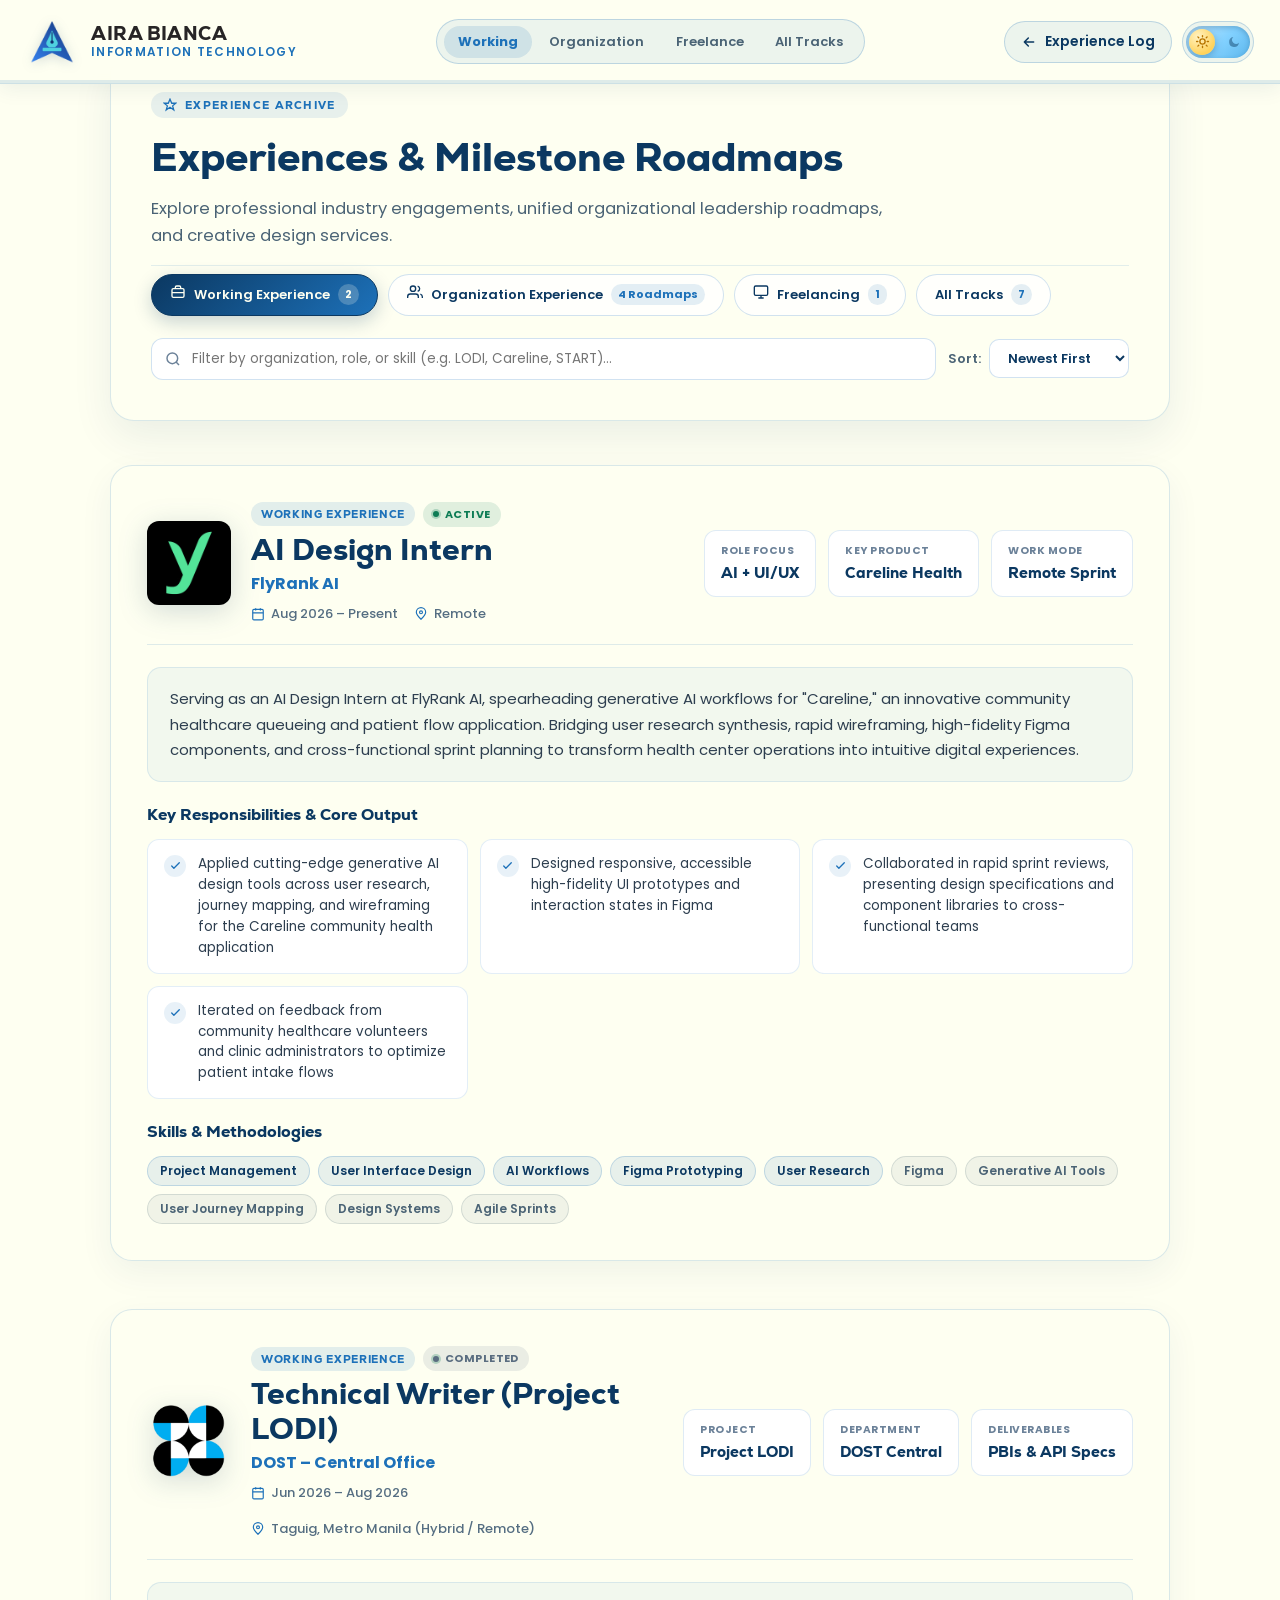
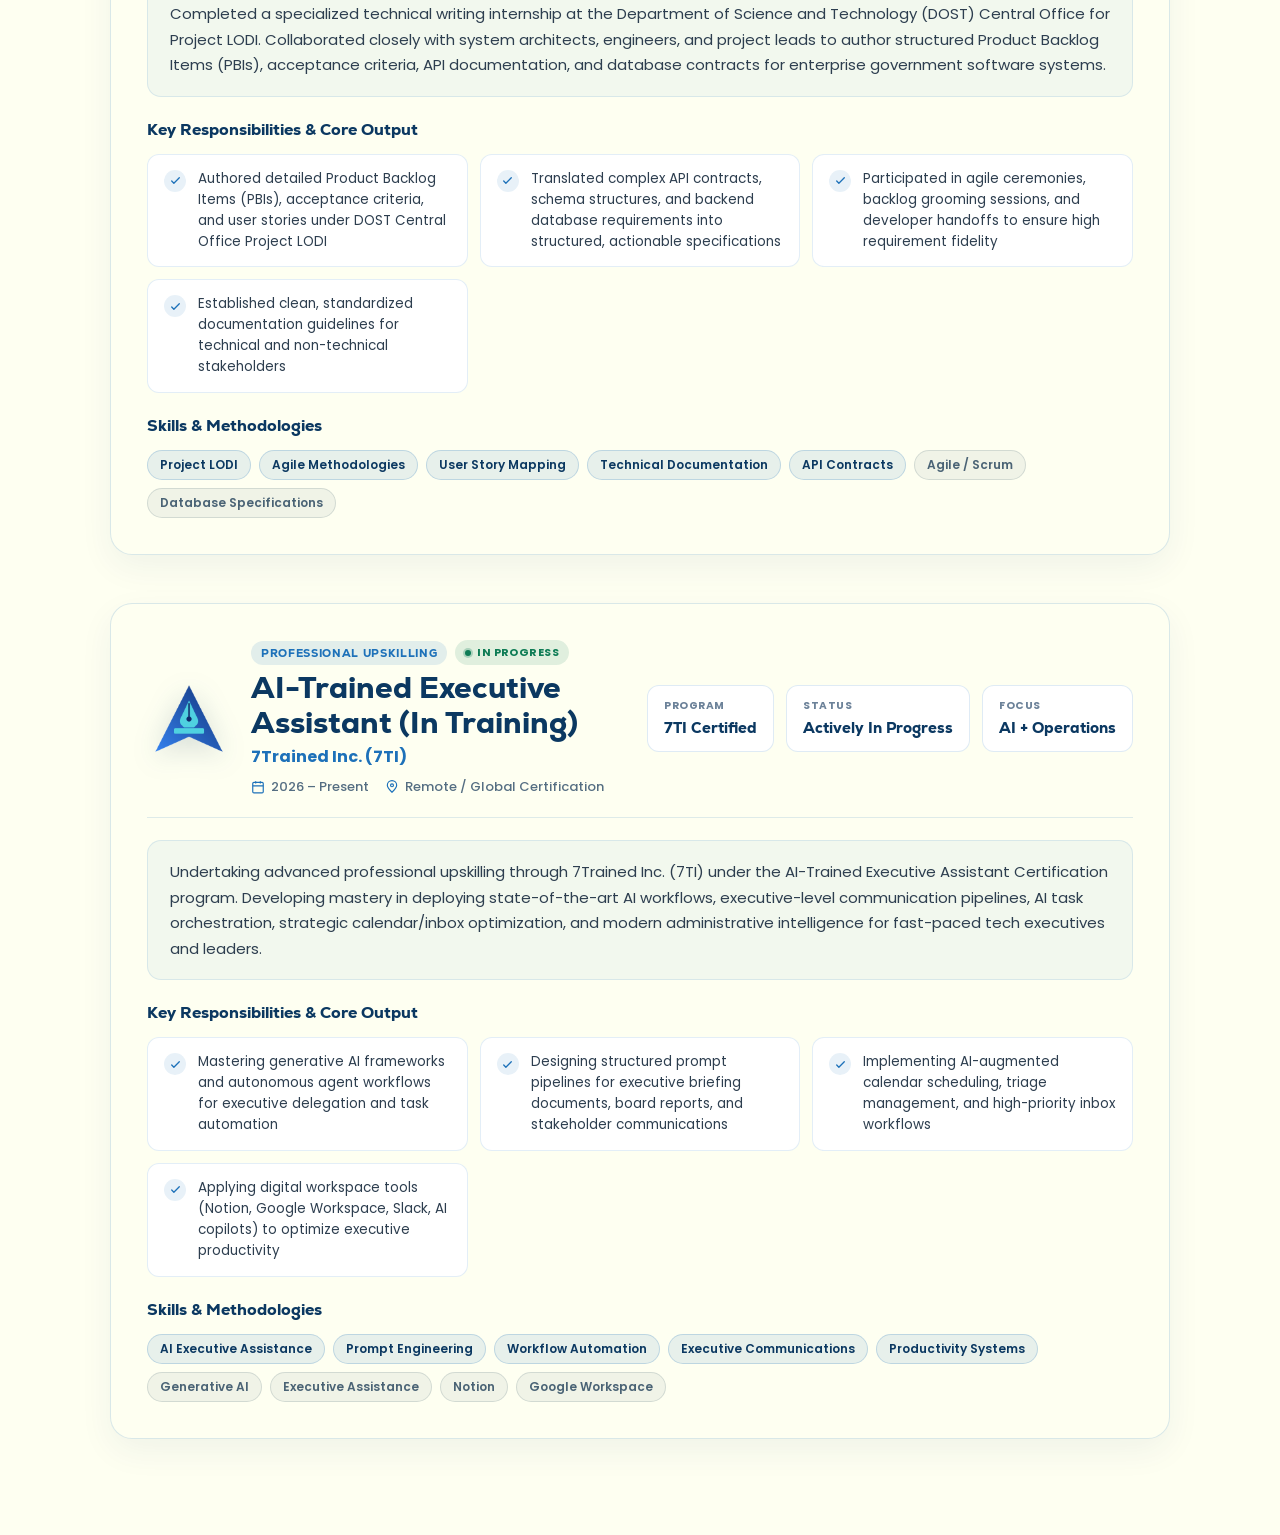
==== commit 15778e1d: "updated data" ====
--- a/experience.html
+++ b/experience.html
@@ -4,7 +4,7 @@
 <head>
     <meta charset="UTF-8" />
     <meta name="viewport" content="width=device-width, initial-scale=1.0" />
-    <title>Experience Dossier — AIRCHIVE | Aira Bianca Ordaniel</title>
+    <title>Experiences &amp; Milestone Roadmaps — AIRCHIVE | Aira Bianca Ordaniel</title>
     <link rel="icon" type="image/png" href="assets/logo-light.png" id="siteFavicon" />
     <link rel="apple-touch-icon" href="assets/logo-light.png" />
     <!-- Apply saved theme immediately to prevent flashing -->
@@ -40,13 +40,8 @@
             </div>
         </a>
 
-        <!-- In-page section navigation -->
-        <nav class="header-nav-capsule pp-section-nav" id="ppSectionNav" aria-label="Experience sections">
-            <a href="#exp-overview" class="pp-sec-link is-active">Overview</a>
-            <a href="#exp-responsibilities" class="pp-sec-link">Responsibilities</a>
-            <a href="#exp-highlights" class="pp-sec-link">Key Impact</a>
-            <a href="#exp-technologies" class="pp-sec-link">Skills &amp; Tools</a>
-        </nav>
+        <!-- In-page section navigation (populated by experience.js) -->
+        <nav class="header-nav-capsule pp-section-nav" id="ppSectionNav" aria-label="Experience track filter"></nav>
 
         <div class="header-controls">
             <a href="index.html#experiences" class="pp-back-btn" id="ppBackBtn">
--- a/style.css
+++ b/style.css
@@ -2612,7 +2612,9 @@
 
 /* Canva-Style Rectangular Gradient Banner ("✦ ORDANIEL | ACADEMIC RECORD & UNIVERSITY-BASED LEADERSHIP") */
 .edu-top-banner {
-  min-width: 48cqw;
+  flex: 1 1 auto;
+  max-width: 100%;
+  min-width: 0;
   height: 3.55cqw;
   background: linear-gradient(90deg,
       rgba(29, 113, 185, 0.36) 0%,
@@ -2623,21 +2625,24 @@
   display: flex;
   align-items: center;
   justify-content: space-between;
-  padding: 0 2.0cqw 0 1.8cqw;
-  gap: 2.2cqw;
+  padding: 0 1.6cqw 0 1.5cqw;
+  gap: 1.4cqw;
   box-shadow: 0 0.3cqw 1.0cqw rgba(11, 56, 97, 0.08);
+  overflow: hidden;
+  box-sizing: border-box;
 }
 
 .edu-banner-brand {
   display: inline-flex;
   align-items: center;
-  gap: 0.65cqw;
+  gap: 0.55cqw;
   font-family: var(--font-poppins);
   font-weight: 600;
-  font-size: 0.92cqw;
+  font-size: 0.9cqw;
   letter-spacing: 0.05em;
   color: #272526;
   white-space: nowrap;
+  flex-shrink: 0;
 }
 
 .edu-banner-star {
@@ -2650,11 +2655,21 @@
 .edu-banner-headline {
   font-family: var(--font-nexa);
   font-weight: 900;
-  font-size: 1.18cqw;
-  letter-spacing: 0.02em;
+  font-size: clamp(0.72rem, 0.96cqw, 1.15cqw);
+  letter-spacing: 0.015em;
   color: #272526;
   text-transform: uppercase;
   white-space: nowrap;
+  overflow: hidden;
+  text-overflow: ellipsis;
+  min-width: 0;
+  flex-shrink: 1;
+  text-align: right;
+}
+
+.certs-page-canvas .edu-banner-headline {
+  font-size: clamp(0.68rem, 0.86cqw, 1.02cqw);
+  letter-spacing: 0.01em;
 }
 
 .edu-main-card {
@@ -4671,295 +4686,339 @@
   transform: translateX(0.4cqw);
 }
 
-/* ---------- EXPERIENCES FOLDER: Creative Interactive Deck ---------- */
+/* ---------- EXPERIENCES FOLDER: 3 Creative Interactive Track Cards ---------- */
 .exp-hint {
   font-size: 0.82cqw;
   color: rgba(254, 255, 241, 0.85);
   font-style: italic;
 }
 
-/* Interactive Filter Bar */
-.exp-filter-bar {
-  display: flex;
-  align-items: center;
-  gap: 0.6cqw;
-  padding: 0.1cqw 0 0.35cqw 0;
-  flex-wrap: wrap;
-  flex-shrink: 0;
-}
-
-.exp-filter-btn {
-  display: inline-flex;
-  align-items: center;
-  gap: 0.4cqw;
-  padding: 0.38cqw 0.95cqw;
-  border-radius: 999px;
-  border: 0.1cqw solid rgba(130, 209, 255, 0.32);
-  background: rgba(11, 56, 97, 0.52);
-  color: var(--bg-cream);
-  font-family: var(--font-poppins);
-  font-size: 0.76cqw;
-  font-weight: 600;
-  cursor: pointer;
-  transition: all 0.25s cubic-bezier(0.22, 1, 0.36, 1);
-  user-select: none;
-}
-
-.exp-filter-btn:hover {
-  background: rgba(29, 113, 185, 0.55);
-  border-color: #82D1FF;
-  transform: translateY(-0.1cqw);
-}
-
-.exp-filter-btn.is-active {
-  background: #FEFFF1;
-  border-color: #FEFFF1;
-  color: #0B3861;
-  box-shadow: 0 0.3cqw 1cqw rgba(7, 28, 52, 0.35);
-}
-
-.exp-filter-count {
-  font-size: 0.68cqw;
-  padding: 0.08cqw 0.42cqw;
-  border-radius: 999px;
-  background: rgba(130, 209, 255, 0.2);
-  color: #82D1FF;
-  font-weight: 700;
-}
-
-.exp-filter-btn.is-active .exp-filter-count {
-  background: rgba(29, 113, 185, 0.16);
-  color: #1D71B9;
-}
-
-/* Cards Grid / Deck */
-.exp-deck {
+.exp-tracks-container {
   flex: 1;
   min-height: 0;
   display: grid;
-  grid-template-columns: repeat(auto-fill, minmax(21cqw, 1fr));
-  gap: 1cqw;
-  overflow-y: auto;
-  padding: 0.2cqw 0.5cqw 1cqw 0.1cqw;
-  scrollbar-width: thin;
-  scrollbar-color: rgba(130, 209, 255, 0.45) transparent;
-}
-
-.exp-card {
+  grid-template-columns: repeat(3, 1fr);
+  gap: 1.3cqw;
+  padding: 0.2cqw 0.2cqw 0.8cqw 0.1cqw;
+}
+
+.exp-track-card {
   position: relative;
   display: flex;
   flex-direction: column;
   gap: 0.65cqw;
-  padding: 1.1cqw 1.25cqw;
-  border-radius: 1.25cqw;
-  background: linear-gradient(155deg, rgba(11, 56, 97, 0.78), rgba(7, 25, 43, 0.58));
-  border: 0.12cqw solid rgba(130, 209, 255, 0.28);
+  padding: 1.25cqw 1.35cqw;
+  border-radius: 1.35cqw;
+  background: linear-gradient(160deg, rgba(11, 56, 97, 0.82), rgba(7, 25, 43, 0.68));
+  border: 0.12cqw solid rgba(130, 209, 255, 0.3);
   color: var(--bg-cream);
   font-family: var(--font-poppins);
   text-decoration: none;
   cursor: pointer;
-  box-shadow: 0 0.6cqw 1.8cqw rgba(7, 28, 52, 0.25);
+  overflow: hidden;
+  box-shadow: 0 0.8cqw 2.2cqw rgba(7, 28, 52, 0.28);
   transition: transform 0.35s cubic-bezier(0.22, 1, 0.36, 1),
               border-color 0.25s ease,
-              box-shadow 0.3s ease,
-              opacity 0.3s ease;
-}
-
-.exp-card:hover,
-.exp-card:focus-visible {
+              box-shadow 0.3s ease;
+}
+
+.exp-track-card:hover,
+.exp-track-card:focus-visible {
   border-color: #82D1FF;
-  transform: translateY(-0.35cqw);
-  box-shadow: 0 1.2cqw 2.5cqw rgba(7, 28, 52, 0.45), 0 0 1.5cqw rgba(130, 209, 255, 0.25);
+  transform: translateY(-0.4cqw);
+  box-shadow: 0 1.4cqw 3cqw rgba(7, 28, 52, 0.5), 0 0 1.6cqw rgba(130, 209, 255, 0.24);
   outline: none;
 }
 
-.exp-deck.is-entering .exp-card {
-  animation: riseIn 0.55s cubic-bezier(0.22, 1, 0.36, 1) backwards;
-  animation-delay: calc(var(--d, 0) * 0.06s);
-}
-
-/* Card Header: Logo + Badges */
-.exp-card-head {
+.exp-tracks-container.is-entering .exp-track-card {
+  animation: riseIn 0.6s cubic-bezier(0.22, 1, 0.36, 1) backwards;
+  animation-delay: calc(var(--d, 0) * 0.08s);
+}
+
+/* Track-specific color accents */
+.exp-track-card--working {
+  --track-accent: #82D1FF;
+}
+
+.exp-track-card--organization {
+  --track-accent: #F4B266;
+  border-color: rgba(244, 178, 102, 0.35);
+}
+.exp-track-card--organization .exp-track-index,
+.exp-track-card--organization .exp-track-tagline,
+.exp-track-card--organization .exp-preview-bullet,
+.exp-track-card--organization .exp-track-cta {
+  color: #F4B266;
+}
+.exp-track-card--organization .exp-track-badge {
+  background: rgba(244, 178, 102, 0.16);
+  color: #FFE6CA;
+  border-color: rgba(244, 178, 102, 0.3);
+}
+.exp-track-card--organization:hover,
+.exp-track-card--organization:focus-visible {
+  border-color: #F4B266;
+  box-shadow: 0 1.4cqw 3cqw rgba(7, 28, 52, 0.5), 0 0 1.6cqw rgba(244, 178, 102, 0.28);
+}
+
+.exp-track-card--freelancing {
+  --track-accent: #3CC3C9;
+  border-color: rgba(60, 195, 201, 0.35);
+}
+.exp-track-card--freelancing .exp-track-index,
+.exp-track-card--freelancing .exp-track-tagline,
+.exp-track-card--freelancing .exp-preview-bullet,
+.exp-track-card--freelancing .exp-track-cta {
+  color: #3CC3C9;
+}
+.exp-track-card--freelancing .exp-track-badge {
+  background: rgba(60, 195, 201, 0.16);
+  color: #D2F7F9;
+  border-color: rgba(60, 195, 201, 0.3);
+}
+.exp-track-card--freelancing:hover,
+.exp-track-card--freelancing:focus-visible {
+  border-color: #3CC3C9;
+  box-shadow: 0 1.4cqw 3cqw rgba(7, 28, 52, 0.5), 0 0 1.6cqw rgba(60, 195, 201, 0.28);
+}
+
+.exp-track-card-shine {
+  position: absolute;
+  top: -40%;
+  right: -30%;
+  width: 140%;
+  height: 140%;
+  background: radial-gradient(circle, rgba(130, 209, 255, 0.12) 0%, transparent 65%);
+  pointer-events: none;
+  transition: opacity 0.3s ease;
+}
+
+.exp-track-card:hover .exp-track-card-shine {
+  opacity: 1;
+}
+
+/* Card Header */
+.exp-track-card-head {
   display: flex;
   align-items: center;
   justify-content: space-between;
-  gap: 0.6cqw;
-}
-
-.exp-card-logo-frame {
-  flex-shrink: 0;
-  width: 2.8cqw;
-  height: 2.8cqw;
-  border-radius: 0.65cqw;
-  background: #FFFFFF;
-  padding: 0.28cqw;
-  display: grid;
-  place-items: center;
-  border: 0.08cqw solid rgba(130, 209, 255, 0.4);
-  box-shadow: 0 0.3cqw 0.8cqw rgba(0, 0, 0, 0.2);
-}
-
-.exp-card-logo {
-  width: 100%;
-  height: 100%;
-  object-fit: contain;
-  border-radius: 0.4cqw;
-}
-
-.exp-card-badges {
-  display: flex;
-  align-items: center;
-  gap: 0.4cqw;
-}
-
-.exp-card-track {
+  gap: 0.5cqw;
+}
+
+.exp-track-index {
+  font-family: var(--font-nexa);
+  font-size: 0.72cqw;
+  font-weight: 900;
+  letter-spacing: 0.12em;
+  color: #82D1FF;
+}
+
+.exp-track-badge {
+  display: inline-flex;
+  align-items: center;
+  gap: 0.35cqw;
   font-size: 0.62cqw;
-  font-weight: 800;
+  font-weight: 700;
   text-transform: uppercase;
   letter-spacing: 0.06em;
   padding: 0.2cqw 0.55cqw;
   border-radius: 999px;
   background: rgba(130, 209, 255, 0.16);
-  color: #82D1FF;
+  color: #BFE5FF;
   border: 0.08cqw solid rgba(130, 209, 255, 0.25);
 }
 
-.exp-card-status {
-  display: inline-flex;
-  align-items: center;
-  gap: 0.3cqw;
-  font-size: 0.62cqw;
-  font-weight: 700;
-  text-transform: uppercase;
-  letter-spacing: 0.06em;
-  padding: 0.2cqw 0.5cqw;
-  border-radius: 999px;
-}
-
-.exp-card-status.is-active {
-  color: #48E59D;
-  background: rgba(72, 229, 157, 0.14);
-  border: 0.08cqw solid rgba(72, 229, 157, 0.3);
-}
-
-.exp-card-status.is-active .exp-card-dot {
-  width: 0.45cqw;
-  height: 0.45cqw;
+.exp-track-badge-dot {
+  width: 0.42cqw;
+  height: 0.42cqw;
   border-radius: 50%;
   background: #48E59D;
-  box-shadow: 0 0 0 0.18cqw rgba(72, 229, 157, 0.3);
-  animation: expDotPulse 2s infinite ease-in-out;
-}
-
-.exp-card-status.is-completed {
-  color: rgba(254, 255, 241, 0.7);
-  background: rgba(254, 255, 241, 0.1);
-}
-
-/* Card Body */
-.exp-card-body {
+  box-shadow: 0 0 0 0.14cqw rgba(72, 229, 157, 0.3);
+}
+
+/* Clustered Logos */
+.exp-track-logo-cluster {
+  display: flex;
+  align-items: center;
+  gap: 0.65cqw;
+  margin: 0.2cqw 0 0.1cqw;
+}
+
+.exp-track-logo-chip {
+  width: 2.85cqw;
+  height: 2.85cqw;
+  border-radius: 0;
+  background: transparent;
+  padding: 0;
+  display: inline-flex;
+  align-items: center;
+  justify-content: center;
+  border: none;
+  box-shadow: none;
+  flex-shrink: 0;
+  cursor: pointer;
+  filter: drop-shadow(0 0.2cqw 0.45cqw rgba(0, 0, 0, 0.45));
+  transition: transform 0.25s cubic-bezier(0.34, 1.56, 0.64, 1), filter 0.25s ease;
+}
+
+.exp-track-card:hover .exp-track-logo-chip {
+  transform: translateY(-0.1cqw);
+}
+
+.exp-track-logo-chip:hover,
+.exp-track-logo-chip:focus-visible {
+  transform: translateY(-0.25cqw) scale(1.18);
+  filter: drop-shadow(0 0.4cqw 0.8cqw rgba(130, 209, 255, 0.65));
+}
+
+.exp-track-logo-chip img {
+  width: 100%;
+  height: 100%;
+  object-fit: contain;
+  display: block;
+}
+
+.exp-track-logo-chip img[src*="flyrank"] {
+  border-radius: 0.55cqw;
+}
+
+/* Body */
+.exp-track-body {
   display: flex;
   flex-direction: column;
-  gap: 0.25cqw;
+  gap: 0.2cqw;
   min-width: 0;
-}
-
-.exp-card-role {
+  margin-top: 0.15cqw;
+}
+
+.exp-track-title {
   font-family: var(--font-nexa);
-  font-size: 1.12cqw;
+  font-size: 1.25cqw;
   font-weight: 900;
-  line-height: 1.22;
+  line-height: 1.15;
   color: #FEFFF1;
+}
+
+.exp-track-tagline {
+  font-size: 0.76cqw;
+  font-weight: 600;
+  color: #82D1FF;
+  line-height: 1.3;
+}
+
+.exp-track-desc {
+  display: none;
+}
+
+/* Preview list */
+.exp-track-preview-list {
+  list-style: none;
+  display: flex;
+  flex-direction: column;
+  gap: 0.4cqw;
+  padding: 0.45cqw 0;
+  border-top: 0.08cqw solid rgba(130, 209, 255, 0.18);
+  border-bottom: 0.08cqw solid rgba(130, 209, 255, 0.18);
+}
+
+.exp-track-preview-list li {
+  display: flex;
+  align-items: center;
+  gap: 0.4cqw;
+  min-width: 0;
+}
+
+.exp-preview-bullet {
+  font-size: 0.65cqw;
+  color: #82D1FF;
+  flex-shrink: 0;
+}
+
+.exp-preview-text {
+  display: flex;
+  align-items: baseline;
+  gap: 0.35cqw;
+  font-size: 0.72cqw;
+  line-height: 1.3;
+  min-width: 0;
   white-space: nowrap;
   overflow: hidden;
   text-overflow: ellipsis;
 }
 
-.exp-card-org {
-  font-size: 0.8cqw;
-  font-weight: 600;
-  color: #82D1FF;
-  line-height: 1.3;
+.exp-preview-name {
+  color: #FEFFF1;
+  font-weight: 700;
+  white-space: nowrap;
+  flex-shrink: 0;
+}
+
+.exp-preview-sep {
+  color: rgba(254, 255, 241, 0.4);
+  font-size: 0.65cqw;
+  flex-shrink: 0;
+}
+
+.exp-preview-role {
+  color: rgba(254, 255, 241, 0.75);
+  font-size: 0.66cqw;
   white-space: nowrap;
   overflow: hidden;
   text-overflow: ellipsis;
 }
 
-.exp-card-period {
-  font-size: 0.7cqw;
-  font-weight: 500;
-  color: rgba(254, 255, 241, 0.75);
-  display: inline-flex;
-  align-items: center;
-  gap: 0.3cqw;
-  margin-top: 0.1cqw;
-}
-
-.exp-card-snippet {
-  font-size: 0.74cqw;
-  line-height: 1.45;
-  color: rgba(254, 255, 241, 0.88);
-  display: -webkit-box;
-  -webkit-line-clamp: 2;
-  -webkit-box-orient: vertical;
-  overflow: hidden;
-  margin: 0.15cqw 0;
-}
-
 /* Tags */
-.exp-card-tags {
+.exp-track-tags {
   display: flex;
   flex-wrap: wrap;
   gap: 0.3cqw;
   margin-top: auto;
-  padding-top: 0.3cqw;
-}
-
-.exp-card-tags span {
-  font-size: 0.64cqw;
+  padding-top: 0.2cqw;
+}
+
+.exp-track-tags span {
+  font-size: 0.62cqw;
   font-weight: 600;
-  padding: 0.12cqw 0.5cqw;
+  padding: 0.12cqw 0.48cqw;
   border-radius: 999px;
   background: rgba(130, 209, 255, 0.14);
   color: #CBE6FF;
   border: 0.06cqw solid rgba(130, 209, 255, 0.2);
 }
 
-/* Card Foot */
-.exp-card-foot {
+/* Foot */
+.exp-track-foot {
   display: flex;
   align-items: center;
   justify-content: space-between;
   padding-top: 0.5cqw;
   border-top: 0.08cqw solid rgba(130, 209, 255, 0.2);
   font-size: 0.72cqw;
-  color: rgba(254, 255, 241, 0.75);
-}
-
-.exp-card-loc {
-  white-space: nowrap;
-  overflow: hidden;
-  text-overflow: ellipsis;
-  max-width: 55%;
-}
-
-.exp-card-cta {
+}
+
+.exp-track-count-pill {
+  font-size: 0.68cqw;
+  font-weight: 700;
+  color: rgba(254, 255, 241, 0.8);
+}
+
+.exp-track-cta {
   display: inline-flex;
   align-items: center;
-  gap: 0.3cqw;
+  gap: 0.35cqw;
   font-size: 0.72cqw;
-  font-weight: 700;
+  font-weight: 800;
   color: #82D1FF;
   transition: transform 0.25s ease;
 }
 
-.exp-card-cta svg {
+.exp-track-cta svg {
   width: 0.85cqw;
   height: 0.85cqw;
   transition: transform 0.25s ease;
 }
 
-.exp-card:hover .exp-card-cta svg {
+.exp-track-card:hover .exp-track-cta svg {
   transform: translateX(0.25cqw);
 }
 
@@ -6307,18 +6366,141 @@
   gap: 1.4cqw;
 }
 
+.exp-topbar-capsules {
+  display: flex;
+  align-items: center;
+  flex-wrap: wrap;
+  gap: 0.7cqw;
+}
+
+.exp-upskill-capsule {
+  display: inline-flex;
+  align-items: center;
+  gap: 0.8cqw;
+  padding: 0.35cqw 1cqw 0.35cqw 0.4cqw;
+  border-radius: 999px;
+  border: 0.12cqw solid rgba(251, 191, 36, 0.5);
+  background: rgba(30, 20, 5, 0.45);
+  color: var(--bg-cream);
+  font-family: var(--font-poppins);
+  box-shadow: 0 0.5cqw 1.4cqw rgba(25, 15, 2, 0.3), inset 0 1px 0 rgba(255, 255, 255, 0.12);
+  cursor: pointer;
+  text-decoration: none;
+  text-align: left;
+  position: relative;
+  overflow: hidden;
+  animation: riseIn 0.6s cubic-bezier(0.22, 1, 0.36, 1) 0.2s backwards;
+  transition: transform 0.28s cubic-bezier(0.34, 1.56, 0.64, 1),
+              box-shadow 0.28s ease,
+              border-color 0.25s ease,
+              background-color 0.25s ease;
+}
+
+.exp-upskill-capsule:hover,
+.exp-upskill-capsule:focus-visible {
+  transform: translateY(-0.16cqw) scale(1.025);
+  border-color: rgba(251, 191, 36, 0.85);
+  background: rgba(45, 28, 6, 0.75);
+  box-shadow: 0 0.8cqw 2.2cqw rgba(25, 15, 2, 0.45), 0 0 1.2cqw rgba(251, 191, 36, 0.38);
+  outline: none;
+}
+
+.exp-upskill-status {
+  display: inline-flex;
+  align-items: center;
+  gap: 0.35cqw;
+  padding: 0.3cqw 0.75cqw;
+  border-radius: 999px;
+  background: #FEFFF1;
+  color: #854D0E;
+  font-size: 0.7cqw;
+  font-weight: 800;
+  letter-spacing: 0.1em;
+  text-transform: uppercase;
+  flex-shrink: 0;
+  box-shadow: 0 2px 6px rgba(0, 0, 0, 0.15);
+}
+
+.exp-upskill-spark {
+  display: inline-block;
+  font-size: 0.75cqw;
+  animation: expSparkPulse 1.8s ease-in-out infinite;
+}
+
+@keyframes expSparkPulse {
+  0%, 100% { transform: scale(1); filter: drop-shadow(0 0 2px #F59E0B); }
+  50% { transform: scale(1.25); filter: drop-shadow(0 0 6px #F59E0B); }
+}
+
+.exp-upskill-text {
+  display: flex;
+  flex-direction: column;
+  line-height: 1.2;
+}
+
+.exp-upskill-text strong {
+  font-size: 0.92cqw;
+  font-weight: 700;
+  color: #FEFFF1;
+  letter-spacing: -0.01em;
+}
+
+.exp-upskill-text span {
+  font-size: 0.73cqw;
+  color: rgba(254, 255, 241, 0.82);
+}
+
+button.exp-ongoing,
 .exp-ongoing {
-  display: flex;
+  display: inline-flex;
   align-items: center;
   gap: 0.9cqw;
-  padding: 0.45cqw 1.2cqw 0.45cqw 0.5cqw;
+  padding: 0.35cqw 1cqw 0.35cqw 0.4cqw;
   border-radius: 999px;
-  border: 0.1cqw solid rgba(130, 209, 255, 0.45);
-  background: rgba(7, 25, 43, 0.35);
+  border: 0.12cqw solid rgba(130, 209, 255, 0.45);
+  background: rgba(7, 25, 43, 0.4);
   color: var(--bg-cream);
   font-family: var(--font-poppins);
-  box-shadow: 0 0.5cqw 1.4cqw rgba(7, 28, 52, 0.25);
+  box-shadow: 0 0.5cqw 1.4cqw rgba(7, 28, 52, 0.25), inset 0 1px 0 rgba(255, 255, 255, 0.12);
+  cursor: pointer;
+  text-align: left;
+  position: relative;
+  overflow: hidden;
   animation: riseIn 0.6s cubic-bezier(0.22, 1, 0.36, 1) 0.15s backwards;
+  transition: transform 0.28s cubic-bezier(0.34, 1.56, 0.64, 1),
+              box-shadow 0.28s ease,
+              border-color 0.25s ease,
+              background-color 0.25s ease;
+}
+
+button.exp-ongoing::before {
+  content: "";
+  position: absolute;
+  inset: -50%;
+  background: conic-gradient(from 0deg, transparent 0%, rgba(34, 197, 94, 0.2) 25%, transparent 50%, rgba(58, 167, 226, 0.25) 75%, transparent 100%);
+  opacity: 0;
+  transition: opacity 0.3s ease;
+  pointer-events: none;
+  animation: expOngoingSpin 5s linear infinite;
+}
+
+button.exp-ongoing:hover::before,
+button.exp-ongoing:focus-visible::before {
+  opacity: 1;
+}
+
+button.exp-ongoing:hover,
+button.exp-ongoing:focus-visible {
+  transform: translateY(-0.16cqw) scale(1.025);
+  border-color: rgba(34, 197, 94, 0.75);
+  background: rgba(9, 34, 60, 0.65);
+  box-shadow: 0 0.8cqw 2.2cqw rgba(7, 28, 52, 0.45), 0 0 1.2cqw rgba(34, 197, 94, 0.38);
+  outline: none;
+}
+
+@keyframes expOngoingSpin {
+  from { transform: rotate(0deg); }
+  to { transform: rotate(360deg); }
 }
 
 .exp-ongoing-status {
@@ -6333,6 +6515,8 @@
   font-weight: 800;
   letter-spacing: 0.12em;
   text-transform: uppercase;
+  flex-shrink: 0;
+  box-shadow: 0 2px 6px rgba(0, 0, 0, 0.15);
 }
 
 .exp-ongoing-dot {
@@ -6341,19 +6525,20 @@
   height: 0.6cqw;
   border-radius: 50%;
   background: #22C55E;
+  flex-shrink: 0;
 }
 
 .exp-ongoing-dot::after {
   content: "";
   position: absolute;
-  inset: 0;
+  inset: -2px;
   border-radius: 50%;
   background: inherit;
   animation: expOngoingPulse 1.6s ease-out infinite;
 }
 
 @keyframes expOngoingPulse {
-  from { transform: scale(1); opacity: 0.7; }
+  from { transform: scale(1); opacity: 0.75; }
   to { transform: scale(2.8); opacity: 0; }
 }
 
@@ -6374,18 +6559,426 @@
 .exp-ongoing-text strong {
   font-size: 0.95cqw;
   font-weight: 700;
+  color: #FEFFF1;
+  letter-spacing: -0.01em;
 }
 
 .exp-ongoing-text span {
   font-size: 0.75cqw;
-  color: rgba(254, 255, 241, 0.78);
+  color: rgba(254, 255, 241, 0.82);
+}
+
+.exp-ongoing-cue {
+  display: inline-flex;
+  align-items: center;
+  gap: 0.25cqw;
+  padding: 0.25cqw 0.7cqw;
+  border-radius: 999px;
+  background: rgba(255, 255, 255, 0.12);
+  border: 0.08cqw solid rgba(255, 255, 255, 0.25);
+  color: #FEFFF1;
+  font-size: 0.66cqw;
+  font-weight: 700;
+  letter-spacing: 0.06em;
+  text-transform: uppercase;
+  margin-left: 0.35cqw;
+  flex-shrink: 0;
+  transition: transform 0.25s ease, background-color 0.25s ease, border-color 0.25s ease, color 0.25s ease;
+}
+
+button.exp-ongoing:hover .exp-ongoing-cue {
+  background: rgba(34, 197, 94, 0.28);
+  border-color: rgba(34, 197, 94, 0.6);
+  color: #A7F3D0;
+  transform: translateX(0.15cqw);
+}
+
+.exp-ongoing-cue svg {
+  width: 0.75cqw;
+  height: 0.75cqw;
+  transition: transform 0.25s ease;
+}
+
+button.exp-ongoing:hover .exp-ongoing-cue svg {
+  transform: translate(1px, -1px);
 }
 
 @media (prefers-reduced-motion: reduce) {
   .exp-ongoing,
-  .exp-ongoing-dot::after {
+  .exp-ongoing-dot::after,
+  button.exp-ongoing::before {
     animation: none;
   }
+}
+
+/* ---------- Ongoing Experience Live Spotlight Modal ---------- */
+.exp-modal {
+  position: fixed;
+  inset: 0;
+  z-index: 9999;
+  display: grid;
+  place-items: center;
+  padding: 24px;
+  visibility: hidden;
+  opacity: 0;
+  transition: opacity 0.3s cubic-bezier(0.16, 1, 0.3, 1), visibility 0.3s ease;
+}
+
+.exp-modal.is-open {
+  visibility: visible;
+  opacity: 1;
+}
+
+.exp-modal-backdrop {
+  position: absolute;
+  inset: 0;
+  background: rgba(3, 14, 26, 0.78);
+  backdrop-filter: blur(10px);
+  -webkit-backdrop-filter: blur(10px);
+  cursor: pointer;
+}
+
+.exp-modal-panel {
+  position: relative;
+  z-index: 2;
+  width: min(94vw, 680px);
+  max-height: 90vh;
+  overflow-y: auto;
+  border-radius: 26px;
+  background: var(--bg-cream, #FEFFF1);
+  border: 1.5px solid rgba(29, 113, 185, 0.25);
+  box-shadow: 0 30px 80px rgba(0, 0, 0, 0.5), 0 0 35px rgba(34, 197, 94, 0.2);
+  padding: 32px 36px;
+  transform: scale(0.94) translateY(12px);
+  transition: transform 0.35s cubic-bezier(0.34, 1.56, 0.64, 1);
+  font-family: var(--font-poppins, 'Poppins', sans-serif);
+}
+
+.exp-modal.is-open .exp-modal-panel {
+  transform: scale(1) translateY(0);
+}
+
+[data-theme="dark"] .exp-modal-panel {
+  background: #0B1D2D;
+  border-color: rgba(130, 209, 255, 0.25);
+  box-shadow: 0 30px 80px rgba(0, 0, 0, 0.75), 0 0 40px rgba(34, 197, 94, 0.25);
+}
+
+.exp-modal-head {
+  display: flex;
+  align-items: center;
+  justify-content: space-between;
+  gap: 16px;
+  margin-bottom: 20px;
+}
+
+.exp-modal-live-badge {
+  display: inline-flex;
+  align-items: center;
+  gap: 8px;
+  padding: 6px 14px;
+  border-radius: 999px;
+  background: rgba(34, 197, 94, 0.12);
+  border: 1px solid rgba(34, 197, 94, 0.35);
+  color: #15803D;
+  font-family: var(--font-nexa, 'Nexa', sans-serif);
+  font-size: 11px;
+  font-weight: 900;
+  letter-spacing: 0.1em;
+  text-transform: uppercase;
+}
+
+[data-theme="dark"] .exp-modal-live-badge {
+  background: rgba(34, 197, 94, 0.18);
+  border-color: rgba(34, 197, 94, 0.45);
+  color: #4ADE80;
+}
+
+.exp-modal-close-btn {
+  display: inline-flex;
+  align-items: center;
+  justify-content: center;
+  width: 36px;
+  height: 36px;
+  border-radius: 50%;
+  border: 1px solid rgba(29, 113, 185, 0.2);
+  background: rgba(29, 113, 185, 0.08);
+  color: #0B3861;
+  cursor: pointer;
+  transition: all 0.25s ease;
+}
+
+.exp-modal-close-btn:hover {
+  background: #0B3861;
+  color: #FEFFF1;
+  transform: rotate(90deg);
+}
+
+[data-theme="dark"] .exp-modal-close-btn {
+  border-color: rgba(130, 209, 255, 0.2);
+  background: rgba(130, 209, 255, 0.1);
+  color: #FEFFF1;
+}
+
+[data-theme="dark"] .exp-modal-close-btn:hover {
+  background: #1D71B9;
+}
+
+.exp-modal-title {
+  font-family: var(--font-nexa, 'Nexa', sans-serif);
+  font-size: clamp(24px, 3.2vw, 32px);
+  font-weight: 900;
+  line-height: 1.15;
+  color: #0B3861;
+  margin: 0 0 6px;
+}
+
+[data-theme="dark"] .exp-modal-title {
+  color: #FEFFF1;
+}
+
+.exp-modal-sub {
+  font-size: 14px;
+  color: #4A6375;
+  margin: 0 0 24px;
+  line-height: 1.5;
+}
+
+[data-theme="dark"] .exp-modal-sub {
+  color: #9BB3C7;
+}
+
+.exp-modal-highlight-card {
+  display: grid;
+  grid-template-columns: repeat(auto-fit, minmax(180px, 1fr));
+  gap: 14px;
+  padding: 18px 20px;
+  border-radius: 18px;
+  background: linear-gradient(135deg, rgba(29, 113, 185, 0.08), rgba(34, 197, 94, 0.08));
+  border: 1px solid rgba(29, 113, 185, 0.2);
+  margin-bottom: 24px;
+}
+
+[data-theme="dark"] .exp-modal-highlight-card {
+  background: linear-gradient(135deg, rgba(29, 113, 185, 0.15), rgba(34, 197, 94, 0.12));
+  border-color: rgba(130, 209, 255, 0.2);
+}
+
+.exp-modal-stat-label {
+  display: block;
+  font-size: 11px;
+  font-weight: 700;
+  text-transform: uppercase;
+  letter-spacing: 0.08em;
+  color: #1D71B9;
+  margin-bottom: 4px;
+}
+
+[data-theme="dark"] .exp-modal-stat-label {
+  color: #82D1FF;
+}
+
+.exp-modal-stat-val {
+  font-size: 14.5px;
+  font-weight: 700;
+  color: #07223D;
+}
+
+[data-theme="dark"] .exp-modal-stat-val {
+  color: #FEFFF1;
+}
+
+.exp-modal-section-h {
+  font-family: var(--font-nexa, 'Nexa', sans-serif);
+  font-size: 13px;
+  font-weight: 900;
+  letter-spacing: 0.08em;
+  text-transform: uppercase;
+  color: #0B3861;
+  margin: 0 0 14px;
+  display: flex;
+  align-items: center;
+  gap: 8px;
+}
+
+[data-theme="dark"] .exp-modal-section-h {
+  color: #82D1FF;
+}
+
+.exp-modal-pipeline {
+  display: flex;
+  flex-direction: column;
+  gap: 10px;
+  margin-bottom: 24px;
+}
+
+.exp-modal-step {
+  display: flex;
+  align-items: flex-start;
+  gap: 14px;
+  padding: 12px 16px;
+  border-radius: 14px;
+  background: rgba(29, 113, 185, 0.04);
+  border: 1px solid rgba(29, 113, 185, 0.12);
+  transition: all 0.25s ease;
+}
+
+[data-theme="dark"] .exp-modal-step {
+  background: rgba(130, 209, 255, 0.05);
+  border-color: rgba(130, 209, 255, 0.12);
+}
+
+.exp-modal-step.is-active {
+  background: rgba(34, 197, 94, 0.08);
+  border-color: rgba(34, 197, 94, 0.35);
+  box-shadow: 0 4px 16px rgba(34, 197, 94, 0.12);
+}
+
+[data-theme="dark"] .exp-modal-step.is-active {
+  background: rgba(34, 197, 94, 0.14);
+  border-color: rgba(34, 197, 94, 0.4);
+}
+
+.exp-modal-step-badge {
+  display: inline-flex;
+  align-items: center;
+  justify-content: center;
+  width: 26px;
+  height: 26px;
+  border-radius: 50%;
+  font-size: 11px;
+  font-weight: 800;
+  flex-shrink: 0;
+  background: rgba(29, 113, 185, 0.15);
+  color: #1D71B9;
+}
+
+.exp-modal-step.is-active .exp-modal-step-badge {
+  background: #22C55E;
+  color: #FFFFFF;
+  box-shadow: 0 0 10px rgba(34, 197, 94, 0.5);
+}
+
+.exp-modal-step.is-done .exp-modal-step-badge {
+  background: rgba(29, 113, 185, 0.2);
+  color: #0B3861;
+}
+
+[data-theme="dark"] .exp-modal-step.is-done .exp-modal-step-badge {
+  color: #82D1FF;
+}
+
+.exp-modal-step-info {
+  flex: 1;
+}
+
+.exp-modal-step-title {
+  display: flex;
+  align-items: center;
+  justify-content: space-between;
+  gap: 10px;
+  font-size: 13.5px;
+  font-weight: 700;
+  color: #07223D;
+  margin-bottom: 3px;
+}
+
+[data-theme="dark"] .exp-modal-step-title {
+  color: #FEFFF1;
+}
+
+.exp-modal-step-tag {
+  font-size: 10.5px;
+  font-weight: 800;
+  text-transform: uppercase;
+  letter-spacing: 0.05em;
+  padding: 2px 8px;
+  border-radius: 999px;
+  background: rgba(0, 0, 0, 0.06);
+  color: #4A6375;
+}
+
+.exp-modal-step.is-active .exp-modal-step-tag {
+  background: rgba(34, 197, 94, 0.2);
+  color: #15803D;
+}
+
+[data-theme="dark"] .exp-modal-step.is-active .exp-modal-step-tag {
+  color: #4ADE80;
+}
+
+.exp-modal-step-desc {
+  font-size: 12.5px;
+  color: #556E82;
+  line-height: 1.45;
+  margin: 0;
+}
+
+[data-theme="dark"] .exp-modal-step-desc {
+  color: #9BB3C7;
+}
+
+.exp-modal-footer {
+  display: flex;
+  align-items: center;
+  justify-content: flex-end;
+  gap: 12px;
+  padding-top: 20px;
+  border-top: 1px solid rgba(29, 113, 185, 0.15);
+}
+
+[data-theme="dark"] .exp-modal-footer {
+  border-top-color: rgba(130, 209, 255, 0.15);
+}
+
+.exp-modal-link-btn {
+  display: inline-flex;
+  align-items: center;
+  gap: 8px;
+  padding: 10px 20px;
+  border-radius: 999px;
+  font-size: 13px;
+  font-weight: 700;
+  background: #0B3861;
+  color: #FEFFF1;
+  text-decoration: none;
+  border: 1px solid #0B3861;
+  cursor: pointer;
+  transition: all 0.25s ease;
+}
+
+.exp-modal-link-btn:hover {
+  background: #1D71B9;
+  border-color: #1D71B9;
+  transform: translateY(-2px);
+  box-shadow: 0 6px 18px rgba(29, 113, 185, 0.3);
+}
+
+.exp-modal-cancel-btn {
+  padding: 10px 18px;
+  border-radius: 999px;
+  font-size: 13px;
+  font-weight: 600;
+  background: transparent;
+  color: #4A6375;
+  border: 1px solid rgba(74, 99, 117, 0.25);
+  cursor: pointer;
+  transition: all 0.2s ease;
+}
+
+.exp-modal-cancel-btn:hover {
+  background: rgba(74, 99, 117, 0.08);
+  color: #07223D;
+}
+
+[data-theme="dark"] .exp-modal-cancel-btn {
+  color: #9BB3C7;
+  border-color: rgba(155, 179, 199, 0.25);
+}
+
+[data-theme="dark"] .exp-modal-cancel-btn:hover {
+  background: rgba(130, 209, 255, 0.1);
+  color: #FEFFF1;
 }
 
 /* ==========================================================================
@@ -6738,6 +7331,14 @@
   border-left: 0.14cqw dashed rgba(11, 56, 97, 0.22);
 }
 
+.vol-ticket-topline {
+  display: flex;
+  align-items: center;
+  justify-content: space-between;
+  gap: 0.3cqw;
+  flex-wrap: wrap;
+}
+
 .vol-ticket-no {
   font-size: 0.6cqw;
   font-weight: 700;
@@ -6746,18 +7347,49 @@
   color: var(--accent);
 }
 
+.vol-ticket-role-pill {
+  display: inline-flex;
+  align-items: center;
+  font-size: 0.55cqw;
+  font-weight: 700;
+  text-transform: uppercase;
+  letter-spacing: 0.05em;
+  padding: 0.1cqw 0.45cqw;
+  border-radius: 999px;
+  background: color-mix(in srgb, var(--accent) 12%, transparent);
+  color: var(--accent);
+  border: 0.06cqw solid color-mix(in srgb, var(--accent) 24%, transparent);
+}
+
 .vol-ticket-role {
   font-family: var(--font-nexa);
   font-weight: 900;
-  font-size: 1.15cqw;
-  line-height: 1.15;
+  font-size: 1.12cqw;
+  line-height: 1.18;
   color: #0B3861;
+  margin-top: 0.1cqw;
 }
 
 .vol-ticket-org {
-  font-size: 0.82cqw;
+  font-size: 0.8cqw;
   font-weight: 600;
   color: #1D64A4;
+  line-height: 1.25;
+}
+
+.vol-ticket-loctime {
+  display: inline-flex;
+  align-items: center;
+  gap: 0.3cqw;
+  font-size: 0.72cqw;
+  font-weight: 500;
+  color: #4A6B82;
+  margin: 0.1cqw 0 0.15cqw;
+}
+
+.vol-ticket-loctime svg {
+  flex-shrink: 0;
+  opacity: 0.85;
 }
 
 .vol-ticket-summary {
--- a/project.css
+++ b/project.css
@@ -106,6 +106,56 @@
 
 [data-theme="dark"] .pp-eyebrow {
   color: #82D1FF;
+}
+
+.pp-title-row {
+  display: flex;
+  align-items: center;
+  gap: clamp(14px, 2vw, 22px);
+  flex-wrap: wrap;
+}
+
+.pp-brand-logo-frame {
+  width: clamp(52px, 5.5vw, 76px);
+  height: clamp(52px, 5.5vw, 76px);
+  border-radius: 0;
+  overflow: visible;
+  background: transparent;
+  border: none;
+  box-shadow: none;
+  display: flex;
+  align-items: center;
+  justify-content: center;
+  flex-shrink: 0;
+  filter: drop-shadow(0 6px 14px rgba(11, 56, 97, 0.16));
+  transition: transform 0.3s cubic-bezier(0.34, 1.56, 0.64, 1), filter 0.3s ease;
+}
+
+.pp-brand-logo-frame:hover {
+  transform: scale(1.08) translateY(-2px);
+  filter: drop-shadow(0 10px 24px rgba(29, 113, 185, 0.28));
+}
+
+.pp-brand-logo-img {
+  width: 100%;
+  height: 100%;
+  object-fit: contain;
+  display: block;
+}
+
+.pp-brand-logo-img[src*="flyrank"] {
+  border-radius: 12px;
+}
+
+[data-theme="dark"] .pp-brand-logo-frame {
+  background: transparent;
+  border: none;
+  box-shadow: none;
+  filter: drop-shadow(0 6px 16px rgba(0, 0, 0, 0.55));
+}
+
+[data-theme="dark"] .pp-brand-logo-frame:hover {
+  filter: drop-shadow(0 10px 24px rgba(130, 209, 255, 0.4));
 }
 
 .pp-title {
--- a/experience.css
+++ b/experience.css
@@ -1,57 +1,449 @@
 /* ==========================================================================
-   AIRCHIVE — Experience Dossier Page Styles (experience.css)
+   AIRCHIVE — Experience & Organization Roadmaps Styles (experience.css)
    ========================================================================== */
 
+/* ---------- Entrance Curtain Support ---------- */
+.pp-curtain.is-lifting,
+.pp-curtain.is-lifted {
+  clip-path: inset(0 0 100% 0);
+  pointer-events: none;
+}
+
+/* ---------- Section Nav Buttons in Header ---------- */
+.pp-section-nav button.pp-sec-link {
+  background: none;
+  border: none;
+  font-family: inherit;
+  font-size: 13px;
+  font-weight: 600;
+  color: #4A6375;
+  padding: 6px 14px;
+  border-radius: 999px;
+  cursor: pointer;
+  transition: all 0.2s ease;
+  white-space: nowrap;
+}
+
+.pp-section-nav button.pp-sec-link:hover {
+  color: #0B3861;
+  background: rgba(29, 113, 185, 0.08);
+}
+
+.pp-section-nav button.pp-sec-link.is-active {
+  color: #1D71B9;
+  background: rgba(29, 113, 185, 0.14);
+  font-weight: 700;
+}
+
+[data-theme="dark"] .pp-section-nav button.pp-sec-link {
+  color: #9BB3C7;
+}
+
+[data-theme="dark"] .pp-section-nav button.pp-sec-link:hover {
+  color: #FEFFF1;
+  background: rgba(130, 209, 255, 0.1);
+}
+
+[data-theme="dark"] .pp-section-nav button.pp-sec-link.is-active {
+  color: #82D1FF;
+  background: rgba(130, 209, 255, 0.16);
+}
+
 .exp-main {
-  width: min(92%, 1020px);
+  width: min(92%, 1060px);
   margin: 0 auto;
-  padding: clamp(32px, 5vw, 64px) 0 clamp(48px, 8vw, 96px);
-}
-
-.exp-dossier {
-  display: flex;
-  flex-direction: column;
-  gap: clamp(32px, 4vw, 54px);
-}
-
-/* ---------- Hero Banner ---------- */
-.exp-hero {
+  padding: clamp(30px, 4vw, 56px) 0 clamp(48px, 8vw, 96px);
+}
+
+.exp-explorer {
+  display: flex;
+  flex-direction: column;
+  gap: clamp(28px, 3.5vw, 44px);
+}
+
+/* ---------- Explorer Hero Header ---------- */
+.exp-explorer-hero {
   position: relative;
   display: flex;
   flex-direction: column;
-  gap: clamp(20px, 2.5vw, 32px);
-  padding: clamp(28px, 4vw, 44px);
+  gap: 16px;
+  padding: clamp(26px, 3.5vw, 40px);
   border-radius: 24px;
   background: var(--bg-cream, #FEFFF1);
   border: 1px solid rgba(29, 113, 185, 0.16);
   box-shadow: 0 16px 40px rgba(11, 56, 97, 0.08);
-  transition: background-color 0.3s ease, border-color 0.3s ease;
-}
-
-[data-theme="dark"] .exp-hero {
+}
+
+[data-theme="dark"] .exp-explorer-hero {
   background: #0B1D2D;
   border-color: rgba(130, 209, 255, 0.18);
   box-shadow: 0 20px 50px rgba(0, 0, 0, 0.4);
 }
 
-.exp-hero-topline {
-  display: flex;
-  align-items: center;
+.exp-explorer-badge {
+  display: inline-flex;
+  align-items: center;
+  gap: 8px;
+  font-family: var(--font-nexa, 'Nexa', sans-serif);
+  font-size: 11px;
+  font-weight: 900;
+  letter-spacing: 0.12em;
+  text-transform: uppercase;
+  color: #1D71B9;
+  background: rgba(29, 113, 185, 0.1);
+  padding: 5px 12px;
+  border-radius: 999px;
+  width: fit-content;
+}
+
+[data-theme="dark"] .exp-explorer-badge {
+  color: #82D1FF;
+  background: rgba(130, 209, 255, 0.14);
+}
+
+.exp-explorer-title {
+  font-family: var(--font-nexa, 'Nexa', sans-serif);
+  font-size: clamp(26px, 3.8vw, 40px);
+  font-weight: 900;
+  line-height: 1.15;
+  color: #0B3861;
+}
+
+[data-theme="dark"] .exp-explorer-title {
+  color: #FEFFF1;
+}
+
+.exp-explorer-lead {
+  font-size: clamp(14.5px, 1.6vw, 16.5px);
+  line-height: 1.6;
+  color: #4A6375;
+  max-width: 740px;
+}
+
+[data-theme="dark"] .exp-explorer-lead {
+  color: #9BB3C7;
+}
+
+/* ---------- Interactive Track Switcher ---------- */
+.exp-track-switcher {
+  display: flex;
   flex-wrap: wrap;
   gap: 10px;
+  padding-top: 8px;
+  border-top: 1px solid rgba(29, 113, 185, 0.12);
+}
+
+[data-theme="dark"] .exp-track-switcher {
+  border-top-color: rgba(130, 209, 255, 0.14);
+}
+
+.exp-switcher-btn {
+  display: inline-flex;
+  align-items: center;
+  gap: 8px;
+  padding: 9px 18px;
+  border-radius: 999px;
+  border: 1px solid rgba(29, 113, 185, 0.2);
+  background: rgba(255, 255, 255, 0.8);
+  color: #0B3861;
+  font-family: var(--font-poppins, sans-serif);
+  font-size: 13px;
+  font-weight: 600;
+  cursor: pointer;
+  transition: all 0.25s cubic-bezier(0.22, 1, 0.36, 1);
+}
+
+[data-theme="dark"] .exp-switcher-btn {
+  background: rgba(14, 37, 58, 0.7);
+  border-color: rgba(130, 209, 255, 0.2);
+  color: #E2F2FF;
+}
+
+.exp-switcher-btn:hover {
+  border-color: #1D71B9;
+  background: #FFFFFF;
+  transform: translateY(-2px);
+  box-shadow: 0 4px 14px rgba(11, 56, 97, 0.08);
+}
+
+[data-theme="dark"] .exp-switcher-btn:hover {
+  border-color: #82D1FF;
+  background: #12304C;
+}
+
+.exp-switcher-btn.is-active {
+  background: linear-gradient(135deg, #0B3861 0%, #1D71B9 100%);
+  border-color: #0B3861;
+  color: #FEFFF1;
+  box-shadow: 0 6px 18px rgba(11, 56, 97, 0.22);
+}
+
+[data-theme="dark"] .exp-switcher-btn.is-active {
+  background: linear-gradient(135deg, #1D71B9 0%, #3AA7E2 100%);
+  border-color: #3AA7E2;
+  color: #0B1D2D;
+  font-weight: 700;
+}
+
+.exp-switcher-count {
+  font-size: 11px;
+  font-weight: 700;
+  padding: 2px 7px;
+  border-radius: 999px;
+  background: rgba(29, 113, 185, 0.12);
+  color: #1D71B9;
+}
+
+.exp-switcher-btn.is-active .exp-switcher-count {
+  background: rgba(254, 255, 241, 0.22);
+  color: #FEFFF1;
+}
+
+[data-theme="dark"] .exp-switcher-btn.is-active .exp-switcher-count {
+  background: rgba(11, 29, 45, 0.25);
+  color: #0B1D2D;
+}
+
+/* ---------- Toolbar: Search + Sort ---------- */
+.exp-toolbar {
+  display: flex;
+  align-items: center;
+  justify-content: space-between;
+  flex-wrap: wrap;
+  gap: 12px;
+  margin-top: 6px;
+}
+
+.exp-search-box {
+  position: relative;
+  flex: 1;
+  min-width: 260px;
+  display: flex;
+  align-items: center;
+}
+
+.exp-search-box svg {
+  position: absolute;
+  left: 14px;
+  color: #6C8299;
+  pointer-events: none;
+}
+
+.exp-search-box input {
+  width: 100%;
+  padding: 10px 38px 10px 40px;
+  border-radius: 12px;
+  border: 1px solid rgba(29, 113, 185, 0.2);
+  background: #FFFFFF;
+  color: #0B3861;
+  font-family: inherit;
+  font-size: 13.5px;
+  transition: border-color 0.2s ease, box-shadow 0.2s ease;
+}
+
+[data-theme="dark"] .exp-search-box input {
+  background: #0E253A;
+  border-color: rgba(130, 209, 255, 0.2);
+  color: #FEFFF1;
+}
+
+.exp-search-box input:focus {
+  outline: none;
+  border-color: #1D71B9;
+  box-shadow: 0 0 0 3px rgba(29, 113, 185, 0.15);
+}
+
+[data-theme="dark"] .exp-search-box input:focus {
+  border-color: #82D1FF;
+  box-shadow: 0 0 0 3px rgba(130, 209, 255, 0.2);
+}
+
+.exp-search-clear {
+  position: absolute;
+  right: 12px;
+  background: none;
+  border: none;
+  font-size: 18px;
+  line-height: 1;
+  color: #6C8299;
+  cursor: pointer;
+}
+
+.exp-sort-box {
+  display: flex;
+  align-items: center;
+  gap: 8px;
+  font-size: 13px;
+  font-weight: 600;
+  color: #4A6375;
+}
+
+[data-theme="dark"] .exp-sort-box {
+  color: #9BB3C7;
+}
+
+.exp-sort-select {
+  padding: 8px 14px;
+  border-radius: 10px;
+  border: 1px solid rgba(29, 113, 185, 0.2);
+  background: #FFFFFF;
+  color: #0B3861;
+  font-family: inherit;
+  font-size: 13px;
+  font-weight: 600;
+  cursor: pointer;
+}
+
+[data-theme="dark"] .exp-sort-select {
+  background: #0E253A;
+  border-color: rgba(130, 209, 255, 0.2);
+  color: #FEFFF1;
+}
+
+/* ---------- Items Stage ---------- */
+.exp-items-stage {
+  display: flex;
+  flex-direction: column;
+  gap: clamp(30px, 4vw, 48px);
+}
+
+/* ==========================================================================
+   ORGANIZATION DOSSIER & INTERACTIVE ROADMAP
+   ========================================================================== */
+@keyframes expCardEnter {
+  from {
+    opacity: 0;
+    transform: translateY(16px);
+  }
+  to {
+    opacity: 1;
+    transform: translateY(0);
+  }
+}
+
+.exp-org-dossier,
+.exp-standard-dossier {
+  animation: expCardEnter 0.4s cubic-bezier(0.22, 1, 0.36, 1) both;
+}
+
+.exp-org-dossier {
+  display: flex;
+  flex-direction: column;
+  gap: 24px;
+  padding: clamp(24px, 3.5vw, 36px);
+  border-radius: 22px;
+  background: var(--bg-cream, #FEFFF1);
+  border: 1px solid rgba(29, 113, 185, 0.16);
+  box-shadow: 0 12px 34px rgba(11, 56, 97, 0.06);
+  transition: transform 0.3s ease, border-color 0.3s ease, box-shadow 0.3s ease;
+}
+
+[data-theme="dark"] .exp-org-dossier {
+  background: #0B1D2D;
+  border-color: rgba(130, 209, 255, 0.16);
+  box-shadow: 0 16px 40px rgba(0, 0, 0, 0.35);
+}
+
+.exp-org-dossier.is-highlighted {
+  border-color: #82D1FF;
+  box-shadow: 0 0 0 4px rgba(130, 209, 255, 0.3), 0 20px 50px rgba(11, 56, 97, 0.2);
+}
+
+/* Org Header */
+.exp-org-head {
+  display: flex;
+  flex-direction: column;
+  gap: 18px;
+  padding-bottom: 20px;
+  border-bottom: 1px solid rgba(29, 113, 185, 0.14);
+}
+
+[data-theme="dark"] .exp-org-head {
+  border-bottom-color: rgba(130, 209, 255, 0.16);
+}
+
+.exp-org-identity {
+  display: flex;
+  align-items: center;
+  gap: 22px;
+}
+
+@media (max-width: 680px) {
+  .exp-org-identity {
+    flex-direction: column;
+    align-items: flex-start;
+  }
+}
+
+.exp-org-logo-frame {
+  flex-shrink: 0;
+  width: clamp(68px, 8.5vw, 84px);
+  height: clamp(68px, 8.5vw, 84px);
+  border-radius: 0;
+  overflow: visible;
+  padding: 0;
+  display: flex;
+  align-items: center;
+  justify-content: center;
+  background: transparent;
+  border: none;
+  box-shadow: none;
+  filter: drop-shadow(0 6px 14px rgba(11, 56, 97, 0.18));
+  transition: transform 0.3s cubic-bezier(0.34, 1.56, 0.64, 1), filter 0.3s ease;
+}
+
+.exp-org-logo-frame:hover {
+  transform: scale(1.08) translateY(-2px);
+  filter: drop-shadow(0 10px 22px rgba(29, 113, 185, 0.3));
+}
+
+[data-theme="dark"] .exp-org-logo-frame {
+  background: transparent;
+  border: none;
+  box-shadow: none;
+  filter: drop-shadow(0 6px 16px rgba(0, 0, 0, 0.55));
+}
+
+[data-theme="dark"] .exp-org-logo-frame:hover {
+  filter: drop-shadow(0 10px 24px rgba(130, 209, 255, 0.4));
+}
+
+.exp-org-logo {
+  width: 100%;
+  height: 100%;
+  object-fit: contain;
+  display: block;
+}
+
+.exp-org-logo[src*="flyrank"] {
+  border-radius: 12px;
+}
+
+.exp-org-titles {
+  flex: 1;
+  display: flex;
+  flex-direction: column;
+  gap: 5px;
+}
+
+.exp-org-topline {
+  display: flex;
+  align-items: center;
+  flex-wrap: wrap;
+  gap: 8px;
+  margin-bottom: 2px;
 }
 
 .exp-track-pill {
   display: inline-flex;
   align-items: center;
-  gap: 8px;
-  padding: 6px 14px;
+  font-family: var(--font-nexa, 'Nexa', sans-serif);
+  font-size: 11px;
+  font-weight: 800;
+  text-transform: uppercase;
+  letter-spacing: 0.06em;
+  padding: 4px 10px;
   border-radius: 999px;
-  font-family: var(--font-nexa, 'Nexa', sans-serif);
-  font-size: 12px;
-  font-weight: 800;
-  letter-spacing: 0.06em;
-  text-transform: uppercase;
   color: #1D71B9;
   background: rgba(29, 113, 185, 0.12);
 }
@@ -59,25 +451,18 @@
 [data-theme="dark"] .exp-track-pill {
   color: #82D1FF;
   background: rgba(130, 209, 255, 0.14);
-}
-
-.exp-track-dot {
-  width: 7px;
-  height: 7px;
-  border-radius: 50%;
-  background: currentColor;
 }
 
 .exp-status-pill {
   display: inline-flex;
   align-items: center;
-  gap: 7px;
-  padding: 5px 12px;
+  gap: 6px;
+  padding: 4px 10px;
   border-radius: 999px;
   font-size: 11px;
   font-weight: 700;
+  letter-spacing: 0.04em;
   text-transform: uppercase;
-  letter-spacing: 0.05em;
 }
 
 .exp-status-pill.is-active {
@@ -90,23 +475,18 @@
   background: rgba(72, 229, 157, 0.14);
 }
 
-.exp-status-pill.is-active .exp-status-dot {
-  width: 7px;
-  height: 7px;
+.exp-status-dot {
+  width: 6px;
+  height: 6px;
   border-radius: 50%;
-  background: #0E7C55;
-  box-shadow: 0 0 0 3px rgba(14, 124, 85, 0.25);
+  background: currentColor;
+  box-shadow: 0 0 0 2px rgba(14, 124, 85, 0.25);
   animation: expPulseDot 2s infinite ease-in-out;
-}
-
-[data-theme="dark"] .exp-status-pill.is-active .exp-status-dot {
-  background: #48E59D;
-  box-shadow: 0 0 0 3px rgba(72, 229, 157, 0.3);
 }
 
 @keyframes expPulseDot {
   0%, 100% { transform: scale(1); opacity: 1; }
-  50% { transform: scale(1.25); opacity: 0.7; }
+  50% { transform: scale(1.3); opacity: 0.65; }
 }
 
 .exp-status-pill.is-completed {
@@ -119,170 +499,373 @@
   background: rgba(160, 179, 198, 0.14);
 }
 
-.exp-type-pill {
+.exp-org-title {
+  font-family: var(--font-nexa, 'Nexa', sans-serif);
+  font-size: clamp(22px, 3vw, 32px);
+  font-weight: 900;
+  line-height: 1.15;
+  color: #0B3861;
+}
+
+[data-theme="dark"] .exp-org-title {
+  color: #FEFFF1;
+}
+
+.exp-org-role {
+  font-size: clamp(15px, 1.8vw, 18px);
+  font-weight: 700;
+  color: #1D71B9;
+}
+
+[data-theme="dark"] .exp-org-role {
+  color: #82D1FF;
+}
+
+.exp-org-meta {
+  display: flex;
+  flex-wrap: wrap;
+  gap: 16px;
+  margin-top: 4px;
+}
+
+.exp-org-meta span {
+  display: inline-flex;
+  align-items: center;
+  gap: 6px;
+  font-size: 13px;
+  font-weight: 500;
+  color: #556E82;
+}
+
+[data-theme="dark"] .exp-org-meta span {
+  color: #9BB3C7;
+}
+
+.exp-org-meta svg {
+  color: #1D71B9;
+}
+
+[data-theme="dark"] .exp-org-meta svg {
+  color: #82D1FF;
+}
+
+.exp-org-summary-box {
+  display: flex;
+  flex-direction: column;
+  gap: 10px;
+}
+
+.exp-org-summary {
+  font-size: 14.5px;
+  line-height: 1.65;
+  color: #2D3E4F;
+}
+
+[data-theme="dark"] .exp-org-summary {
+  color: #D2E2F2;
+}
+
+.exp-org-tags {
+  display: flex;
+  flex-wrap: wrap;
+  gap: 8px;
+}
+
+.exp-skill-chip {
+  padding: 5px 12px;
+  border-radius: 999px;
   font-size: 12px;
   font-weight: 600;
+  color: #0B3861;
+  background: rgba(29, 113, 185, 0.1);
+  border: 1px solid rgba(29, 113, 185, 0.2);
+}
+
+[data-theme="dark"] .exp-skill-chip {
+  color: #82D1FF;
+  background: rgba(130, 209, 255, 0.12);
+  border-color: rgba(130, 209, 255, 0.22);
+}
+
+.exp-skill-chip--alt {
   color: #4A6375;
-  padding: 4px 10px;
-  border-radius: 6px;
   background: rgba(74, 99, 117, 0.08);
-}
-
-[data-theme="dark"] .exp-type-pill {
-  color: #9BB3C7;
-  background: rgba(155, 179, 199, 0.1);
-}
-
-/* Identity row: Logo + Headings */
-.exp-hero-identity {
-  display: flex;
-  align-items: center;
-  gap: clamp(20px, 3vw, 36px);
-}
-
-@media (max-width: 640px) {
-  .exp-hero-identity {
-    flex-direction: column;
-    align-items: flex-start;
-  }
-}
-
-.exp-logo-frame {
-  flex-shrink: 0;
-  width: clamp(74px, 10vw, 100px);
-  height: clamp(74px, 10vw, 100px);
-  border-radius: 20px;
-  overflow: hidden;
-  padding: 10px;
+  border-color: rgba(74, 99, 117, 0.18);
+}
+
+[data-theme="dark"] .exp-skill-chip--alt {
+  color: #C0D6E8;
+  background: rgba(192, 214, 232, 0.1);
+  border-color: rgba(192, 214, 232, 0.2);
+}
+
+/* ---------- Roadmap Visual Section ---------- */
+.exp-roadmap-section {
+  display: flex;
+  flex-direction: column;
+  gap: 16px;
+}
+
+.exp-roadmap-header {
+  display: flex;
+  align-items: center;
+  gap: 10px;
+}
+
+.exp-roadmap-icon {
+  width: 32px;
+  height: 32px;
+  border-radius: 50%;
   display: grid;
   place-items: center;
+  background: rgba(29, 113, 185, 0.12);
+  color: #1D71B9;
+}
+
+[data-theme="dark"] .exp-roadmap-icon {
+  background: rgba(130, 209, 255, 0.16);
+  color: #82D1FF;
+}
+
+.exp-roadmap-title {
+  font-family: var(--font-nexa, 'Nexa', sans-serif);
+  font-size: clamp(16px, 2vw, 19px);
+  font-weight: 900;
+  color: #0B3861;
+}
+
+[data-theme="dark"] .exp-roadmap-title {
+  color: #FEFFF1;
+}
+
+.exp-roadmap-count {
+  margin-left: auto;
+  font-size: 12px;
+  font-weight: 700;
+  text-transform: uppercase;
+  letter-spacing: 0.05em;
+  padding: 3px 9px;
+  border-radius: 999px;
+  background: rgba(29, 113, 185, 0.1);
+  color: #1D71B9;
+}
+
+[data-theme="dark"] .exp-roadmap-count {
+  background: rgba(130, 209, 255, 0.14);
+  color: #82D1FF;
+}
+
+/* Timeline Layout */
+.exp-roadmap-timeline {
+  position: relative;
+  display: flex;
+  flex-direction: column;
+  gap: 18px;
+  padding-left: 6px;
+}
+
+.exp-roadmap-node {
+  position: relative;
+  display: flex;
+  gap: 18px;
+  cursor: pointer;
+  outline: none;
+}
+
+.exp-node-indicator {
+  position: relative;
+  display: flex;
+  flex-direction: column;
+  align-items: center;
+  flex-shrink: 0;
+}
+
+.exp-node-num {
+  width: 32px;
+  height: 32px;
+  border-radius: 50%;
+  display: grid;
+  place-items: center;
+  font-family: var(--font-nexa, 'Nexa', sans-serif);
+  font-size: 12px;
+  font-weight: 900;
+  color: #1D71B9;
   background: #FFFFFF;
-  border: 2px solid rgba(29, 113, 185, 0.18);
-  box-shadow: 0 10px 24px rgba(11, 56, 97, 0.12);
-}
-
-[data-theme="dark"] .exp-logo-frame {
+  border: 2px solid #1D71B9;
+  box-shadow: 0 4px 10px rgba(29, 113, 185, 0.18);
+  transition: all 0.25s ease;
+  z-index: 2;
+}
+
+[data-theme="dark"] .exp-node-num {
   background: #0E253A;
-  border-color: rgba(130, 209, 255, 0.25);
-  box-shadow: 0 10px 24px rgba(0, 0, 0, 0.35);
-}
-
-.exp-hero-logo {
-  width: 100%;
-  height: 100%;
-  object-fit: contain;
-  border-radius: 12px;
-}
-
-.exp-hero-headings {
+  border-color: #82D1FF;
+  color: #82D1FF;
+  box-shadow: 0 4px 10px rgba(0, 0, 0, 0.3);
+}
+
+.exp-roadmap-node.is-active .exp-node-num,
+.exp-roadmap-node:hover .exp-node-num {
+  background: #1D71B9;
+  color: #FEFFF1;
+  transform: scale(1.1);
+}
+
+[data-theme="dark"] .exp-roadmap-node.is-active .exp-node-num,
+[data-theme="dark"] .exp-roadmap-node:hover .exp-node-num {
+  background: #82D1FF;
+  color: #0B1D2D;
+}
+
+.exp-node-line {
+  position: absolute;
+  top: 32px;
+  bottom: -22px;
+  width: 2px;
+  background: linear-gradient(180deg, #1D71B9, rgba(29, 113, 185, 0.15));
+  z-index: 1;
+}
+
+.exp-roadmap-node:last-child .exp-node-line {
+  display: none;
+}
+
+[data-theme="dark"] .exp-node-line {
+  background: linear-gradient(180deg, #82D1FF, rgba(130, 209, 255, 0.15));
+}
+
+/* Node Content Card */
+.exp-node-card {
   flex: 1;
-  display: flex;
-  flex-direction: column;
-  gap: 6px;
-}
-
-.exp-hero-role {
-  font-family: var(--font-nexa, 'Nexa', sans-serif);
-  font-size: clamp(26px, 3.8vw, 42px);
-  font-weight: 900;
-  line-height: 1.15;
-  color: #0B3861;
-}
-
-[data-theme="dark"] .exp-hero-role {
-  color: #FEFFF1;
-}
-
-.exp-hero-org {
-  font-size: clamp(16px, 2vw, 20px);
-  font-weight: 600;
-  color: #1D71B9;
-  line-height: 1.3;
-}
-
-[data-theme="dark"] .exp-hero-org {
-  color: #82D1FF;
-}
-
-.exp-hero-meta {
-  display: flex;
-  flex-wrap: wrap;
-  gap: 16px;
-  margin-top: 6px;
-}
-
-.exp-meta-item {
-  display: inline-flex;
-  align-items: center;
-  gap: 6px;
-  font-size: 13.5px;
-  font-weight: 500;
-  color: #4A6375;
-}
-
-[data-theme="dark"] .exp-meta-item {
-  color: #9BB3C7;
-}
-
-.exp-meta-item svg {
-  color: #1D71B9;
-}
-
-[data-theme="dark"] .exp-meta-item svg {
-  color: #82D1FF;
-}
-
-/* Callout */
-.exp-headline-callout {
-  padding: 16px 20px;
-  border-radius: 14px;
-  border-left: 4px solid #1D71B9;
-  background: rgba(29, 113, 185, 0.06);
-}
-
-[data-theme="dark"] .exp-headline-callout {
-  border-left-color: #82D1FF;
-  background: rgba(130, 209, 255, 0.08);
-}
-
-.exp-headline-text {
-  font-size: clamp(14px, 1.6vw, 17px);
-  font-weight: 500;
-  font-style: italic;
-  line-height: 1.55;
-  color: #0B3861;
-}
-
-[data-theme="dark"] .exp-headline-text {
-  color: #E2F2FF;
-}
-
-/* Metrics Grid */
-.exp-metrics-grid {
-  display: grid;
-  grid-template-columns: repeat(auto-fit, minmax(180px, 1fr));
-  gap: 14px;
-  margin-top: 8px;
-}
-
-.exp-metric-card {
-  padding: 14px 18px;
-  border-radius: 14px;
+  padding: 18px 22px;
+  border-radius: 16px;
   background: #FFFFFF;
-  border: 1px solid rgba(29, 113, 185, 0.12);
-  display: flex;
-  flex-direction: column;
-  gap: 4px;
-  box-shadow: 0 4px 12px rgba(11, 56, 97, 0.04);
-}
-
-[data-theme="dark"] .exp-metric-card {
+  border: 1px solid rgba(29, 113, 185, 0.14);
+  box-shadow: 0 4px 14px rgba(11, 56, 97, 0.04);
+  display: flex;
+  flex-direction: column;
+  gap: 10px;
+  transition: all 0.25s cubic-bezier(0.22, 1, 0.36, 1);
+}
+
+[data-theme="dark"] .exp-node-card {
   background: #0E253A;
   border-color: rgba(130, 209, 255, 0.15);
   box-shadow: none;
 }
 
-.exp-metric-label {
+.exp-roadmap-node:hover .exp-node-card,
+.exp-roadmap-node.is-active .exp-node-card {
+  border-color: #1D71B9;
+  transform: translateX(4px);
+  box-shadow: 0 8px 22px rgba(11, 56, 97, 0.1);
+}
+
+[data-theme="dark"] .exp-roadmap-node:hover .exp-node-card,
+[data-theme="dark"] .exp-roadmap-node.is-active .exp-node-card {
+  border-color: #82D1FF;
+  box-shadow: 0 8px 24px rgba(0, 0, 0, 0.35);
+}
+
+.exp-node-head {
+  display: flex;
+  align-items: flex-start;
+  justify-content: space-between;
+  flex-wrap: wrap;
+  gap: 8px;
+}
+
+.exp-node-title-group {
+  display: flex;
+  flex-direction: column;
+  gap: 2px;
+}
+
+.exp-node-role {
+  font-family: var(--font-nexa, 'Nexa', sans-serif);
+  font-size: 15px;
+  font-weight: 900;
+  color: #0B3861;
+}
+
+[data-theme="dark"] .exp-node-role {
+  color: #FEFFF1;
+}
+
+.exp-node-initiative {
+  font-size: 13px;
+  font-weight: 600;
+  color: #1D71B9;
+}
+
+[data-theme="dark"] .exp-node-initiative {
+  color: #82D1FF;
+}
+
+.exp-node-badges {
+  display: flex;
+  align-items: center;
+  gap: 8px;
+}
+
+.exp-node-period {
+  font-size: 12px;
+  font-weight: 600;
+  color: #6C8299;
+}
+
+[data-theme="dark"] .exp-node-period {
+  color: #8CA4BC;
+}
+
+.exp-node-status {
+  font-size: 10.5px;
+  font-weight: 700;
+  text-transform: uppercase;
+  letter-spacing: 0.05em;
+  padding: 2px 7px;
+  border-radius: 999px;
+}
+
+.exp-node-status.is-active {
+  color: #0E7C55;
+  background: rgba(14, 124, 85, 0.12);
+}
+
+[data-theme="dark"] .exp-node-status.is-active {
+  color: #48E59D;
+  background: rgba(72, 229, 157, 0.14);
+}
+
+.exp-node-status.is-completed {
+  color: #6C8299;
+  background: rgba(108, 130, 153, 0.12);
+}
+
+[data-theme="dark"] .exp-node-status.is-completed {
+  color: #9BB3C7;
+  background: rgba(155, 179, 199, 0.14);
+}
+
+.exp-node-desc {
+  font-size: 13.5px;
+  line-height: 1.6;
+  color: #2D3E4F;
+}
+
+[data-theme="dark"] .exp-node-desc {
+  color: #D2E2F2;
+}
+
+/* Deliverables */
+.exp-node-deliverables {
+  display: flex;
+  flex-direction: column;
+  gap: 6px;
+  margin-top: 4px;
+}
+
+.exp-deliverables-label {
   font-size: 11px;
   font-weight: 700;
   text-transform: uppercase;
@@ -290,13 +873,433 @@
   color: #6C8299;
 }
 
+[data-theme="dark"] .exp-deliverables-label {
+  color: #8CA4BC;
+}
+
+.exp-deliverables-chips {
+  display: flex;
+  flex-wrap: wrap;
+  gap: 6px;
+}
+
+.exp-deliv-chip {
+  display: inline-flex;
+  align-items: center;
+  gap: 5px;
+  font-size: 11.5px;
+  font-weight: 600;
+  color: #0B3861;
+  background: rgba(29, 113, 185, 0.08);
+  border: 1px solid rgba(29, 113, 185, 0.16);
+  padding: 3px 9px;
+  border-radius: 6px;
+}
+
+[data-theme="dark"] .exp-deliv-chip {
+  color: #D2E2F2;
+  background: rgba(130, 209, 255, 0.1);
+  border-color: rgba(130, 209, 255, 0.2);
+}
+
+.exp-deliv-chip svg {
+  width: 12px;
+  height: 12px;
+  color: #1D71B9;
+}
+
+[data-theme="dark"] .exp-deliv-chip svg {
+  color: #82D1FF;
+}
+
+.exp-node-link-wrap {
+  margin-top: 6px;
+}
+
+.exp-node-link {
+  display: inline-flex;
+  align-items: center;
+  gap: 6px;
+  font-size: 12.5px;
+  font-weight: 700;
+  color: #1D71B9;
+  text-decoration: none;
+  transition: transform 0.2s ease, color 0.2s ease;
+}
+
+.exp-node-link:hover {
+  color: #0B3861;
+  transform: translateX(3px);
+}
+
+[data-theme="dark"] .exp-node-link {
+  color: #82D1FF;
+}
+
+[data-theme="dark"] .exp-node-link:hover {
+  color: #BFE5FF;
+}
+
+.exp-node-link svg {
+  width: 14px;
+  height: 14px;
+}
+
+/* Connected Portfolio Showcases Foot */
+.exp-org-foot {
+  display: flex;
+  flex-direction: column;
+  gap: 14px;
+  padding-top: 24px;
+  border-top: 1px dashed rgba(29, 113, 185, 0.22);
+}
+
+[data-theme="dark"] .exp-org-foot {
+  border-top-color: rgba(130, 209, 255, 0.2);
+}
+
+.exp-foot-header {
+  display: flex;
+  align-items: center;
+  justify-content: space-between;
+  gap: 12px;
+}
+
+.exp-foot-label {
+  display: inline-flex;
+  align-items: center;
+  gap: 8px;
+  font-family: var(--font-nexa, 'Nexa', sans-serif);
+  font-size: 11.5px;
+  font-weight: 900;
+  text-transform: uppercase;
+  letter-spacing: 0.12em;
+  color: #1D71B9;
+}
+
+.exp-foot-label::before {
+  content: '';
+  display: inline-block;
+  width: 7px;
+  height: 7px;
+  border-radius: 50%;
+  background: #1D71B9;
+  box-shadow: 0 0 10px rgba(29, 113, 185, 0.7);
+  animation: expPulseDot 2.4s ease-in-out infinite;
+}
+
+[data-theme="dark"] .exp-foot-label {
+  color: #82D1FF;
+}
+
+[data-theme="dark"] .exp-foot-label::before {
+  background: #82D1FF;
+  box-shadow: 0 0 10px rgba(130, 209, 255, 0.9);
+}
+
+.exp-foot-count {
+  font-family: var(--font-poppins, 'Poppins', sans-serif);
+  font-size: 11px;
+  font-weight: 600;
+  color: #556E82;
+  background: rgba(29, 113, 185, 0.08);
+  padding: 3px 10px;
+  border-radius: 999px;
+  border: 1px solid rgba(29, 113, 185, 0.15);
+}
+
+[data-theme="dark"] .exp-foot-count {
+  color: #9BB3C7;
+  background: rgba(130, 209, 255, 0.12);
+  border-color: rgba(130, 209, 255, 0.18);
+}
+
+.exp-foot-links {
+  display: flex;
+  flex-wrap: wrap;
+  align-items: center;
+  gap: 12px;
+}
+
+.exp-foot-pill {
+  position: relative;
+  display: inline-flex;
+  align-items: center;
+  gap: 10px;
+  padding: 8px 18px;
+  border-radius: 999px;
+  max-width: 100%;
+  width: auto;
+  min-height: 42px;
+  max-height: 44px;
+  flex: 0 0 auto;
+  font-family: var(--font-poppins, 'Poppins', sans-serif);
+  font-size: 13px;
+  font-weight: 600;
+  color: #0B3861;
+  background: rgba(29, 113, 185, 0.06);
+  border: 1px solid rgba(29, 113, 185, 0.22);
+  text-decoration: none;
+  cursor: pointer;
+  box-sizing: border-box;
+  overflow: hidden;
+  white-space: nowrap;
+  transition: transform 0.3s cubic-bezier(0.22, 1, 0.36, 1),
+              background-color 0.25s ease,
+              border-color 0.25s ease,
+              box-shadow 0.3s ease,
+              color 0.25s ease;
+  box-shadow: 0 2px 8px rgba(11, 56, 97, 0.04);
+}
+
+.exp-foot-pill::before {
+  content: '';
+  position: absolute;
+  inset: 0;
+  border-radius: inherit;
+  background: linear-gradient(135deg, rgba(29, 113, 185, 0.14), rgba(58, 167, 226, 0.22));
+  opacity: 0;
+  transition: opacity 0.3s ease;
+  z-index: 0;
+}
+
+.exp-foot-pill > * {
+  position: relative;
+  z-index: 1;
+}
+
+.exp-foot-pill:hover {
+  color: #07223D;
+  border-color: #1D71B9;
+  transform: translateY(-2px);
+  box-shadow: 0 8px 22px rgba(29, 113, 185, 0.2);
+}
+
+.exp-foot-pill:hover::before {
+  opacity: 1;
+}
+
+.exp-foot-pill-ic {
+  display: inline-flex;
+  align-items: center;
+  justify-content: center;
+  width: 24px !important;
+  height: 24px !important;
+  min-width: 24px !important;
+  max-width: 24px !important;
+  border-radius: 50%;
+  background: rgba(29, 113, 185, 0.12);
+  color: #1D71B9;
+  flex: 0 0 24px !important;
+  transition: transform 0.3s cubic-bezier(0.34, 1.56, 0.64, 1), background-color 0.25s ease, color 0.25s ease;
+}
+
+.exp-foot-pill:hover .exp-foot-pill-ic {
+  transform: scale(1.1) rotate(4deg);
+  background: #1D71B9;
+  color: #FEFFF1;
+}
+
+.exp-foot-pill-ic svg {
+  width: 13px !important;
+  height: 13px !important;
+  min-width: 13px !important;
+  max-width: 13px !important;
+  flex-shrink: 0;
+  display: block;
+}
+
+.exp-foot-pill-text {
+  letter-spacing: -0.01em;
+  white-space: nowrap;
+  font-size: 13px;
+  font-weight: 600;
+  line-height: 1;
+}
+
+.exp-foot-pill-arrow {
+  display: inline-flex;
+  align-items: center;
+  justify-content: center;
+  width: 14px !important;
+  height: 14px !important;
+  min-width: 14px !important;
+  max-width: 14px !important;
+  flex: 0 0 14px !important;
+  color: #1D71B9;
+  transition: transform 0.3s cubic-bezier(0.22, 1, 0.36, 1);
+}
+
+.exp-foot-pill-arrow svg,
+.exp-foot-pill svg.exp-link-arrow {
+  width: 14px !important;
+  height: 14px !important;
+  min-width: 14px !important;
+  max-width: 14px !important;
+  max-height: 14px !important;
+  flex-shrink: 0;
+  display: block;
+}
+
+.exp-foot-pill:hover .exp-foot-pill-arrow {
+  transform: translateX(4px);
+}
+
+[data-theme="dark"] .exp-foot-pill {
+  color: #E2F1FC;
+  background: rgba(130, 209, 255, 0.07);
+  border-color: rgba(130, 209, 255, 0.22);
+  box-shadow: 0 3px 12px rgba(0, 0, 0, 0.3);
+}
+
+[data-theme="dark"] .exp-foot-pill::before {
+  background: linear-gradient(135deg, rgba(130, 209, 255, 0.2), rgba(60, 195, 201, 0.25));
+}
+
+[data-theme="dark"] .exp-foot-pill:hover {
+  color: #FEFFF1;
+  border-color: #82D1FF;
+  box-shadow: 0 8px 26px rgba(0, 0, 0, 0.55), 0 0 16px rgba(130, 209, 255, 0.28);
+}
+
+[data-theme="dark"] .exp-foot-pill-ic {
+  background: rgba(130, 209, 255, 0.16);
+  color: #82D1FF;
+}
+
+[data-theme="dark"] .exp-foot-pill:hover .exp-foot-pill-ic {
+  background: #82D1FF;
+  color: #07223D;
+}
+
+[data-theme="dark"] .exp-foot-pill-arrow {
+  color: #82D1FF;
+}
+
+@keyframes expPulseDot {
+  0%, 100% {
+    transform: scale(1);
+    opacity: 0.8;
+  }
+  50% {
+    transform: scale(1.35);
+    opacity: 1;
+  }
+}
+
+/* ==========================================================================
+   STANDARD WORKING & FREELANCE DOSSIER
+   ========================================================================== */
+.exp-standard-dossier {
+  display: flex;
+  flex-direction: column;
+  gap: 22px;
+  padding: clamp(24px, 3.5vw, 36px);
+  border-radius: 22px;
+  background: var(--bg-cream, #FEFFF1);
+  border: 1px solid rgba(29, 113, 185, 0.16);
+  box-shadow: 0 12px 34px rgba(11, 56, 97, 0.06);
+}
+
+[data-theme="dark"] .exp-standard-dossier {
+  background: #0B1D2D;
+  border-color: rgba(130, 209, 255, 0.16);
+  box-shadow: 0 16px 40px rgba(0, 0, 0, 0.35);
+}
+
+.exp-std-head {
+  display: flex;
+  align-items: center;
+  justify-content: space-between;
+  flex-wrap: wrap;
+  gap: 20px;
+  padding-bottom: 20px;
+  border-bottom: 1px solid rgba(29, 113, 185, 0.14);
+}
+
+[data-theme="dark"] .exp-std-head {
+  border-bottom-color: rgba(130, 209, 255, 0.16);
+}
+
+.exp-std-identity {
+  display: flex;
+  align-items: center;
+  gap: 20px;
+  flex: 1;
+}
+
+@media (max-width: 640px) {
+  .exp-std-identity {
+    flex-direction: column;
+    align-items: flex-start;
+  }
+}
+
+.exp-std-titles {
+  display: flex;
+  flex-direction: column;
+  gap: 4px;
+}
+
+.exp-std-role {
+  font-family: var(--font-nexa, 'Nexa', sans-serif);
+  font-size: clamp(22px, 3vw, 30px);
+  font-weight: 900;
+  line-height: 1.15;
+  color: #0B3861;
+}
+
+[data-theme="dark"] .exp-std-role {
+  color: #FEFFF1;
+}
+
+.exp-std-org {
+  font-size: 16px;
+  font-weight: 700;
+  color: #1D71B9;
+}
+
+[data-theme="dark"] .exp-std-org {
+  color: #82D1FF;
+}
+
+/* Metrics Grid */
+.exp-metrics-grid {
+  display: flex;
+  flex-wrap: wrap;
+  gap: 12px;
+}
+
+.exp-metric-card {
+  padding: 12px 16px;
+  border-radius: 12px;
+  background: #FFFFFF;
+  border: 1px solid rgba(29, 113, 185, 0.14);
+  display: flex;
+  flex-direction: column;
+  gap: 3px;
+}
+
+[data-theme="dark"] .exp-metric-card {
+  background: #0E253A;
+  border-color: rgba(130, 209, 255, 0.16);
+}
+
+.exp-metric-label {
+  font-size: 10.5px;
+  font-weight: 700;
+  text-transform: uppercase;
+  letter-spacing: 0.05em;
+  color: #6C8299;
+}
+
 [data-theme="dark"] .exp-metric-label {
   color: #8CA4BC;
 }
 
 .exp-metric-val {
   font-family: var(--font-nexa, 'Nexa', sans-serif);
-  font-size: 17px;
+  font-size: 15px;
   font-weight: 900;
   color: #0B3861;
 }
@@ -305,145 +1308,91 @@
   color: #82D1FF;
 }
 
-/* ---------- Sections ---------- */
-.exp-section {
-  display: flex;
-  flex-direction: column;
-  gap: 18px;
-}
-
-.exp-section-header {
-  display: flex;
-  align-items: baseline;
-  gap: 12px;
-  border-bottom: 2px solid rgba(29, 113, 185, 0.15);
-  padding-bottom: 10px;
-}
-
-[data-theme="dark"] .exp-section-header {
-  border-bottom-color: rgba(130, 209, 255, 0.18);
-}
-
-.exp-section-num {
-  font-family: var(--font-nexa, 'Nexa', sans-serif);
-  font-size: 14px;
-  font-weight: 900;
-  color: #1D71B9;
-  letter-spacing: 0.05em;
-}
-
-[data-theme="dark"] .exp-section-num {
-  color: #82D1FF;
-}
-
-.exp-section-title {
-  font-family: var(--font-nexa, 'Nexa', sans-serif);
-  font-size: clamp(20px, 2.5vw, 24px);
-  font-weight: 900;
-  color: #0B3861;
-}
-
-[data-theme="dark"] .exp-section-title {
-  color: #FEFFF1;
-}
-
-/* Body / Context Card */
+.exp-std-body {
+  display: flex;
+  flex-direction: column;
+  gap: 20px;
+}
+
 .exp-body-card {
-  padding: clamp(20px, 3vw, 32px);
-  border-radius: 18px;
-  background: var(--bg-cream, #FEFFF1);
+  padding: 18px 22px;
+  border-radius: 14px;
+  background: rgba(29, 113, 185, 0.05);
   border: 1px solid rgba(29, 113, 185, 0.12);
-  display: flex;
-  flex-direction: column;
-  gap: 14px;
-  box-shadow: 0 8px 24px rgba(11, 56, 97, 0.05);
 }
 
 [data-theme="dark"] .exp-body-card {
-  background: #0B1D2D;
+  background: rgba(130, 209, 255, 0.06);
   border-color: rgba(130, 209, 255, 0.14);
-  box-shadow: none;
 }
 
 .exp-lead-paragraph {
-  font-size: clamp(15px, 1.7vw, 17px);
-  line-height: 1.75;
+  font-size: 15px;
+  line-height: 1.7;
   color: #2D3E4F;
-  font-weight: 400;
 }
 
 [data-theme="dark"] .exp-lead-paragraph {
   color: #D2E2F2;
 }
 
-.exp-sub-paragraph {
-  font-size: 14.5px;
-  line-height: 1.65;
-  color: #4A6375;
-}
-
-[data-theme="dark"] .exp-sub-paragraph {
-  color: #9BB3C7;
-}
-
-/* Duties Grid */
+.exp-block-title {
+  font-family: var(--font-nexa, 'Nexa', sans-serif);
+  font-size: 16px;
+  font-weight: 900;
+  color: #0B3861;
+  margin-bottom: 12px;
+}
+
+[data-theme="dark"] .exp-block-title {
+  color: #FEFFF1;
+}
+
 .exp-duties-grid {
   display: grid;
-  grid-template-columns: repeat(auto-fit, minmax(300px, 1fr));
-  gap: 16px;
+  grid-template-columns: repeat(auto-fit, minmax(280px, 1fr));
+  gap: 12px;
 }
 
 .exp-duty-item {
   display: flex;
-  gap: 14px;
-  padding: 18px 20px;
-  border-radius: 16px;
-  background: var(--bg-cream, #FEFFF1);
+  gap: 12px;
+  padding: 14px 16px;
+  border-radius: 12px;
+  background: #FFFFFF;
   border: 1px solid rgba(29, 113, 185, 0.12);
-  transition: transform 0.25s ease, border-color 0.25s ease, box-shadow 0.25s ease;
-}
-
-.exp-duty-item:hover {
-  transform: translateY(-2px);
-  border-color: #1D71B9;
-  box-shadow: 0 8px 20px rgba(11, 56, 97, 0.08);
 }
 
 [data-theme="dark"] .exp-duty-item {
-  background: #0B1D2D;
+  background: #0E253A;
   border-color: rgba(130, 209, 255, 0.14);
-}
-
-[data-theme="dark"] .exp-duty-item:hover {
-  border-color: #82D1FF;
-  box-shadow: 0 8px 20px rgba(0, 0, 0, 0.3);
 }
 
 .exp-duty-check {
   flex-shrink: 0;
-  width: 26px;
-  height: 26px;
+  width: 22px;
+  height: 22px;
   border-radius: 50%;
   display: grid;
   place-items: center;
-  background: rgba(29, 113, 185, 0.12);
+  background: rgba(29, 113, 185, 0.1);
   color: #1D71B9;
   margin-top: 1px;
 }
 
 [data-theme="dark"] .exp-duty-check {
-  background: rgba(130, 209, 255, 0.15);
+  background: rgba(130, 209, 255, 0.14);
   color: #82D1FF;
 }
 
 .exp-duty-check svg {
-  width: 15px;
-  height: 15px;
+  width: 13px;
+  height: 13px;
 }
 
 .exp-duty-text p {
-  font-size: 14.5px;
-  line-height: 1.6;
+  font-size: 13.5px;
+  line-height: 1.55;
   color: #2D3E4F;
 }
 
@@ -451,195 +1400,43 @@
   color: #D2E2F2;
 }
 
-/* Skills Chips */
 .exp-tags-container {
   display: flex;
   flex-wrap: wrap;
-  gap: 10px;
-}
-
-.exp-skill-chip {
-  padding: 8px 16px;
-  border-radius: 999px;
-  font-size: 13.5px;
-  font-weight: 600;
-  color: #0B3861;
-  background: rgba(29, 113, 185, 0.1);
-  border: 1px solid rgba(29, 113, 185, 0.2);
-  transition: transform 0.2s ease, background-color 0.2s ease;
-}
-
-.exp-skill-chip:hover {
-  transform: translateY(-2px);
-  background: rgba(29, 113, 185, 0.16);
-}
-
-[data-theme="dark"] .exp-skill-chip {
-  color: #82D1FF;
-  background: rgba(130, 209, 255, 0.12);
-  border-color: rgba(130, 209, 255, 0.24);
-}
-
-.exp-skill-chip--alt {
-  color: #4A6375;
-  background: rgba(74, 99, 117, 0.08);
-  border-color: rgba(74, 99, 117, 0.18);
-}
-
-[data-theme="dark"] .exp-skill-chip--alt {
-  color: #C0D6E8;
-  background: rgba(192, 214, 232, 0.1);
-  border-color: rgba(192, 214, 232, 0.2);
-}
-
-/* Related Links */
-.exp-links-grid {
-  display: grid;
-  grid-template-columns: repeat(auto-fit, minmax(280px, 1fr));
+  gap: 8px;
+}
+
+/* Empty State */
+.exp-empty-state {
+  display: flex;
+  flex-direction: column;
+  align-items: center;
+  text-align: center;
   gap: 14px;
-}
-
-.exp-link-card {
-  display: flex;
-  align-items: center;
-  gap: 12px;
-  padding: 16px 20px;
-  border-radius: 16px;
+  padding: 60px 24px;
+  border-radius: 20px;
   background: var(--bg-cream, #FEFFF1);
-  border: 1px solid rgba(29, 113, 185, 0.14);
-  text-decoration: none;
-  color: inherit;
-  transition: transform 0.25s ease, border-color 0.25s ease, box-shadow 0.25s ease;
-}
-
-.exp-link-card:hover {
-  transform: translateX(4px);
-  border-color: #1D71B9;
-  box-shadow: 0 8px 20px rgba(11, 56, 97, 0.08);
-}
-
-[data-theme="dark"] .exp-link-card {
+  border: 1px dashed rgba(29, 113, 185, 0.3);
+  color: #6C8299;
+}
+
+[data-theme="dark"] .exp-empty-state {
   background: #0B1D2D;
-  border-color: rgba(130, 209, 255, 0.16);
-}
-
-[data-theme="dark"] .exp-link-card:hover {
-  border-color: #82D1FF;
-}
-
-.exp-link-type {
-  font-size: 10px;
-  font-weight: 800;
-  letter-spacing: 0.08em;
-  padding: 4px 8px;
-  border-radius: 6px;
-  background: rgba(29, 113, 185, 0.1);
-  color: #1D71B9;
-}
-
-[data-theme="dark"] .exp-link-type {
-  background: rgba(130, 209, 255, 0.14);
-  color: #82D1FF;
-}
-
-.exp-link-title {
-  flex: 1;
-  font-size: 14.5px;
-  font-weight: 600;
-  color: #0B3861;
-}
-
-[data-theme="dark"] .exp-link-title {
+  border-color: rgba(130, 209, 255, 0.25);
+  color: #8CA4BC;
+}
+
+.exp-empty-state h3 {
+  font-family: var(--font-nexa, 'Nexa', sans-serif);
+  font-size: 20px;
+  font-weight: 900;
+  color: #0B3861;
+}
+
+[data-theme="dark"] .exp-empty-state h3 {
   color: #FEFFF1;
 }
 
-.exp-link-arrow {
-  display: grid;
-  place-items: center;
-  color: #1D71B9;
-}
-
-[data-theme="dark"] .exp-link-arrow {
-  color: #82D1FF;
-}
-
-.exp-link-arrow svg {
-  width: 18px;
-  height: 18px;
-}
-
-/* Bottom Pagination */
-.exp-bottom-nav {
-  display: grid;
-  grid-template-columns: 1fr 1fr;
-  gap: 20px;
-  margin-top: 24px;
-  padding-top: 24px;
-  border-top: 1px solid rgba(29, 113, 185, 0.15);
-}
-
-@media (max-width: 600px) {
-  .exp-bottom-nav {
-    grid-template-columns: 1fr;
-  }
-}
-
-.exp-nav-card {
-  padding: 20px 24px;
-  border-radius: 18px;
-  background: var(--bg-cream, #FEFFF1);
-  border: 1px solid rgba(29, 113, 185, 0.14);
-  text-decoration: none;
-  color: inherit;
-  display: flex;
-  flex-direction: column;
-  gap: 4px;
-  transition: transform 0.25s ease, border-color 0.25s ease, box-shadow 0.25s ease;
-}
-
-.exp-nav-card:hover {
-  transform: translateY(-3px);
-  border-color: #1D71B9;
-  box-shadow: 0 10px 25px rgba(11, 56, 97, 0.1);
-}
-
-[data-theme="dark"] .exp-nav-card {
-  background: #0B1D2D;
-  border-color: rgba(130, 209, 255, 0.16);
-}
-
-[data-theme="dark"] .exp-nav-card:hover {
-  border-color: #82D1FF;
-}
-
-.exp-nav-dir {
-  font-size: 11.5px;
-  font-weight: 700;
-  text-transform: uppercase;
-  letter-spacing: 0.05em;
-  color: #1D71B9;
-}
-
-[data-theme="dark"] .exp-nav-dir {
-  color: #82D1FF;
-}
-
-.exp-nav-title {
-  font-family: var(--font-nexa, 'Nexa', sans-serif);
-  font-size: 17px;
-  font-weight: 900;
-  color: #0B3861;
-}
-
-[data-theme="dark"] .exp-nav-title {
-  color: #FEFFF1;
-}
-
-.exp-nav-org {
-  font-size: 13px;
-  color: #6C8299;
-}
-
-[data-theme="dark"] .exp-nav-org {
-  color: #8CA4BC;
-}
+.exp-empty-state p {
+  font-size: 14px;
+}
